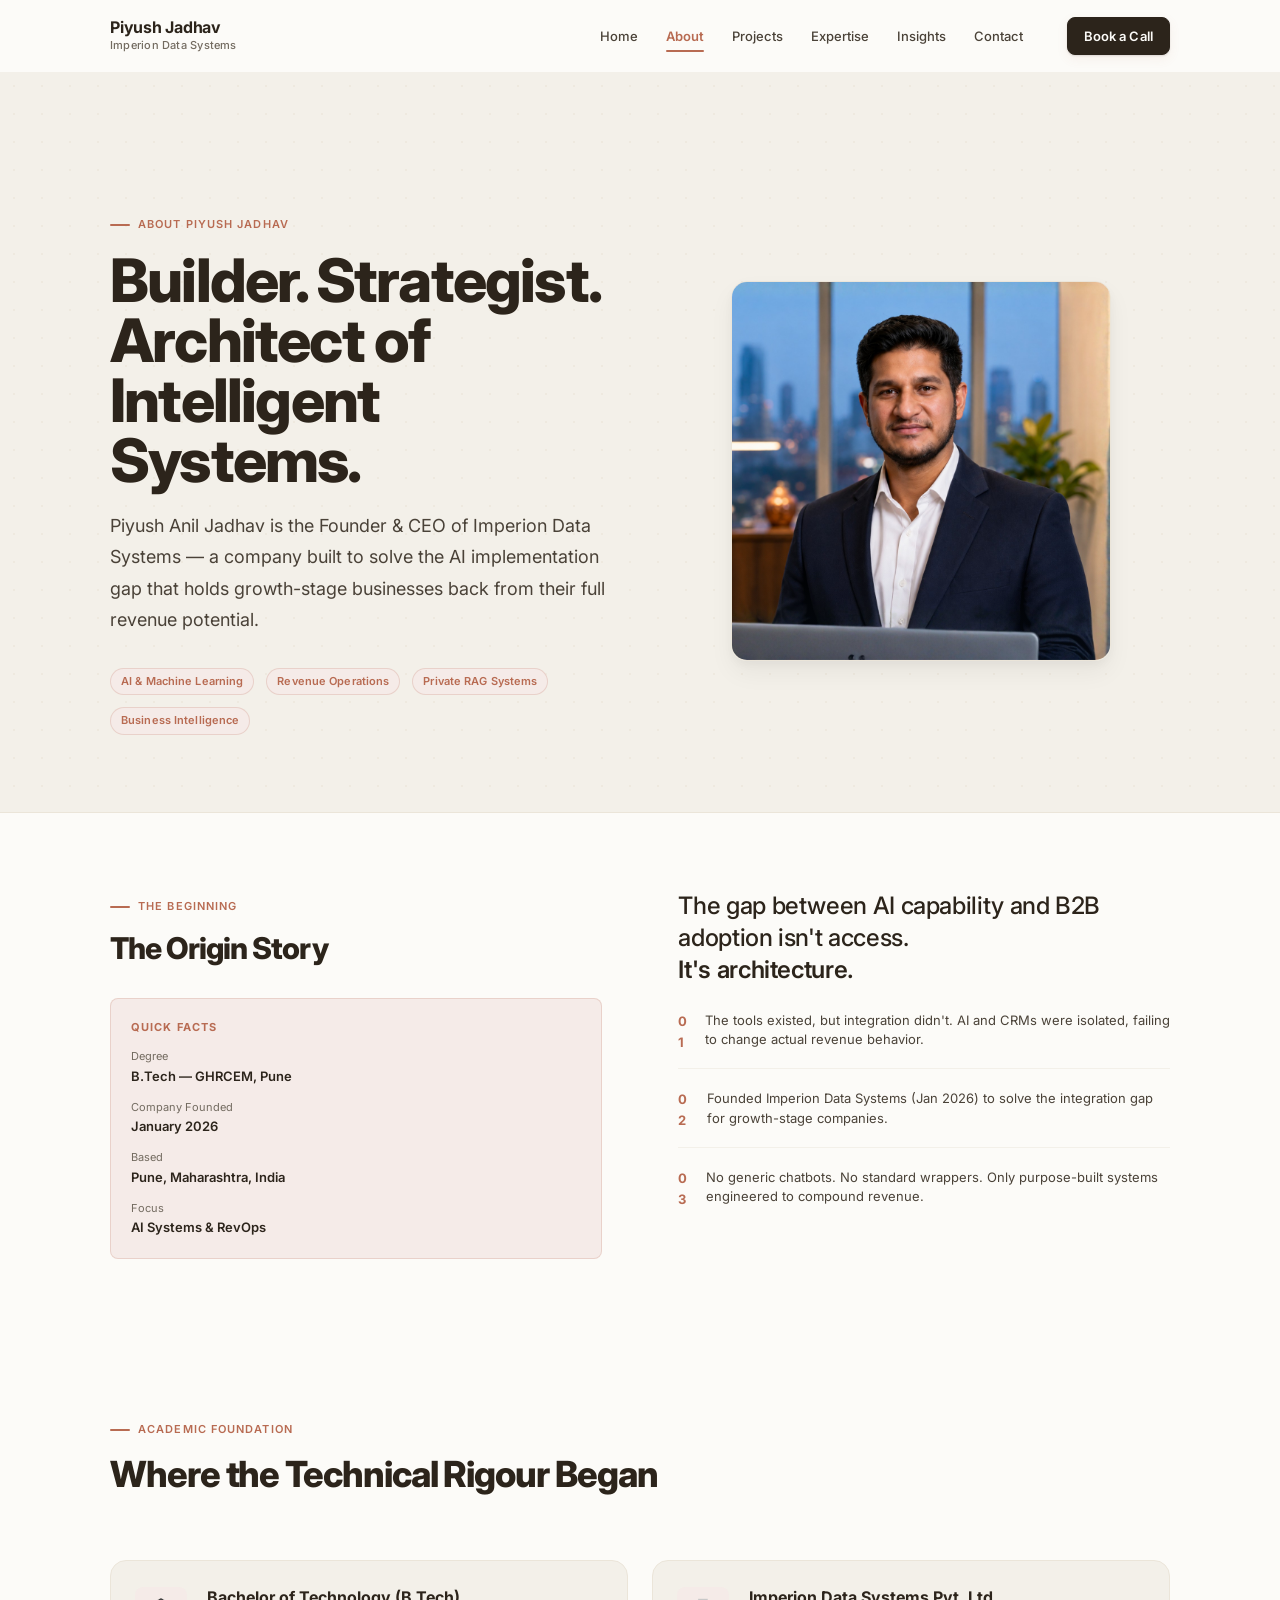
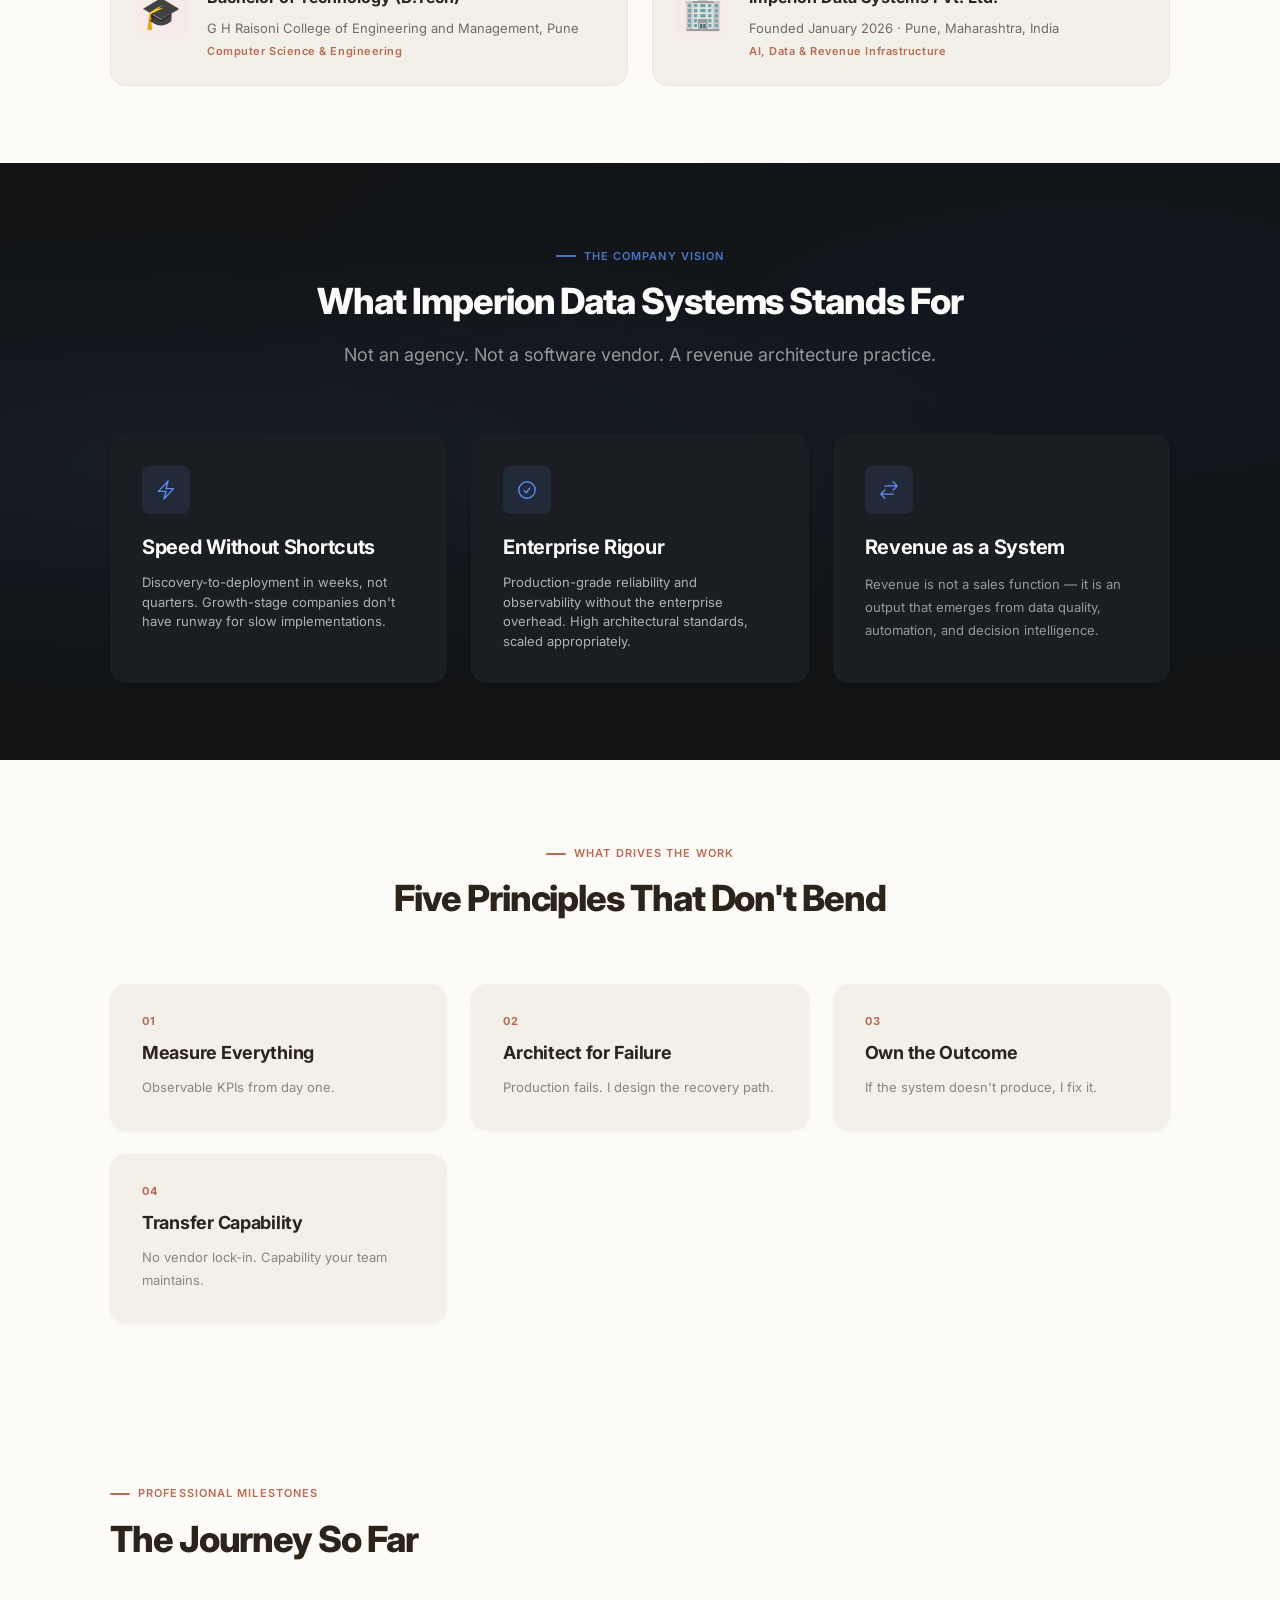
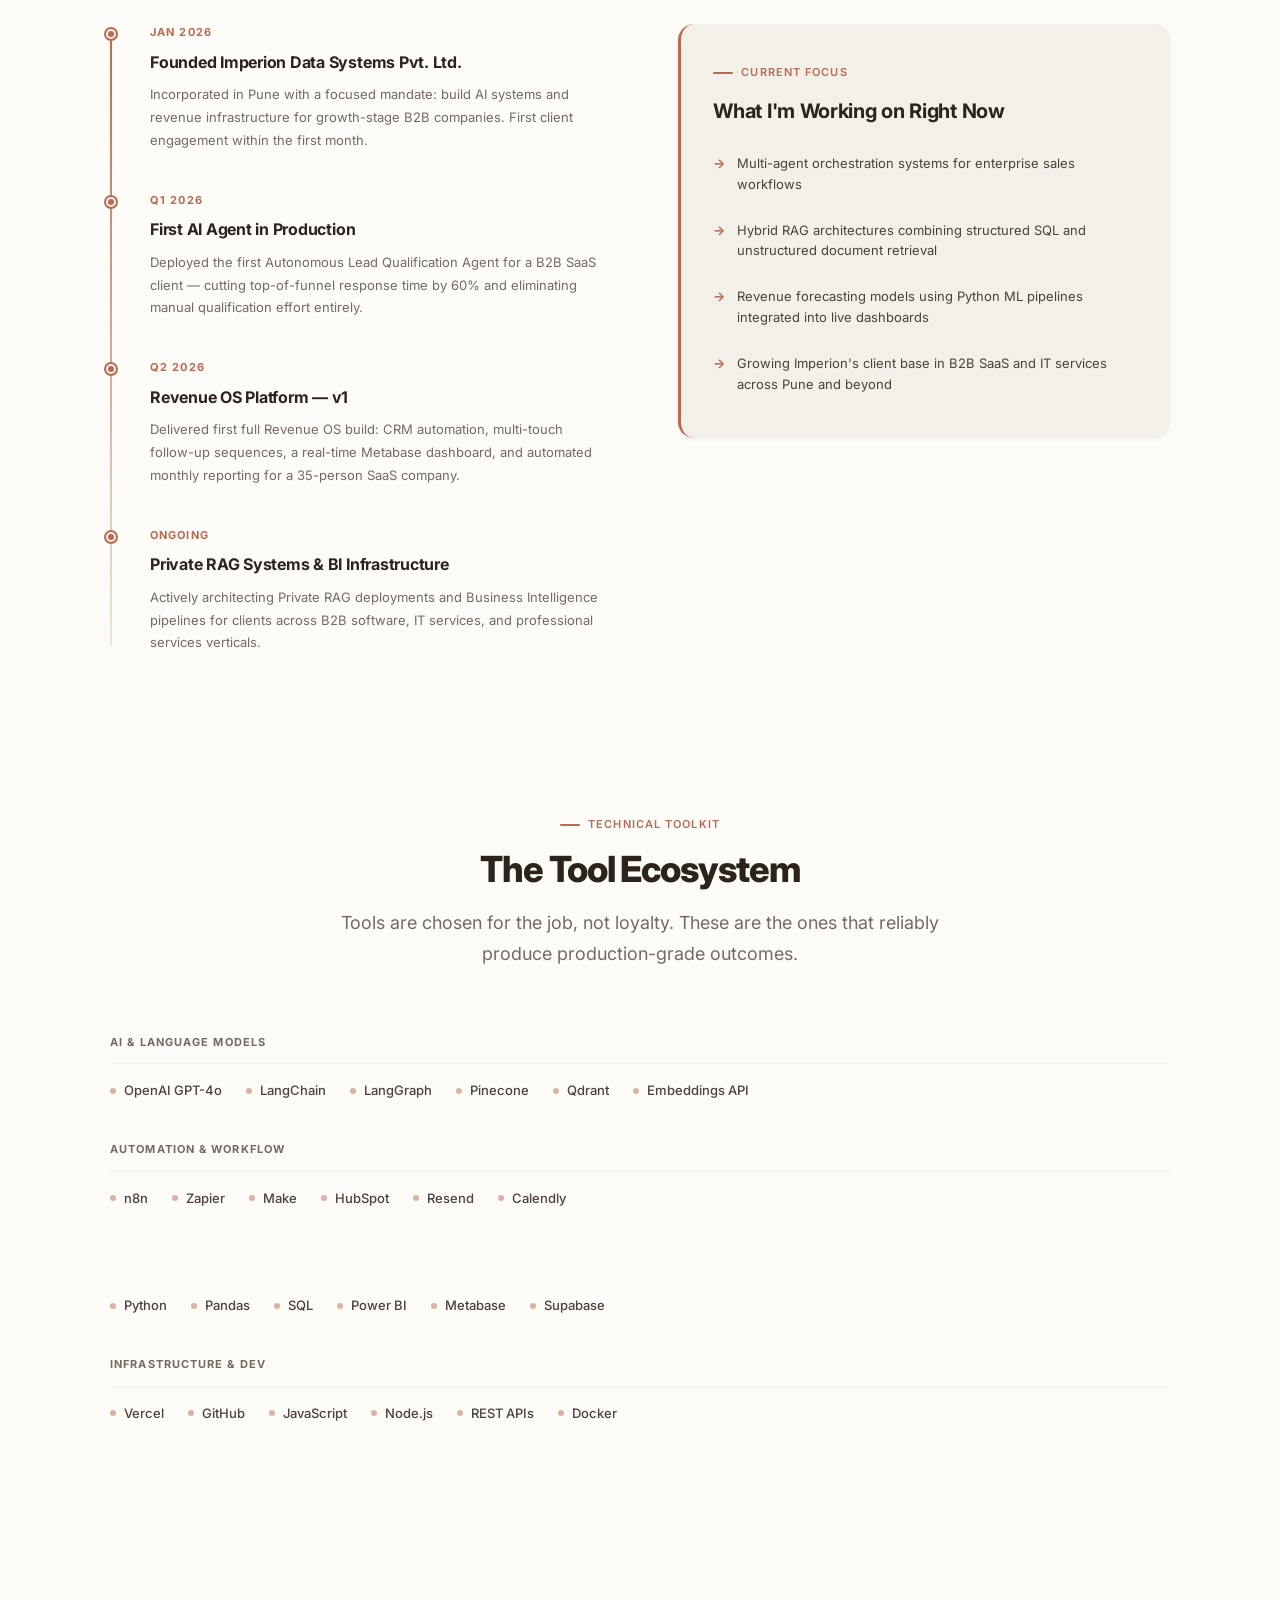
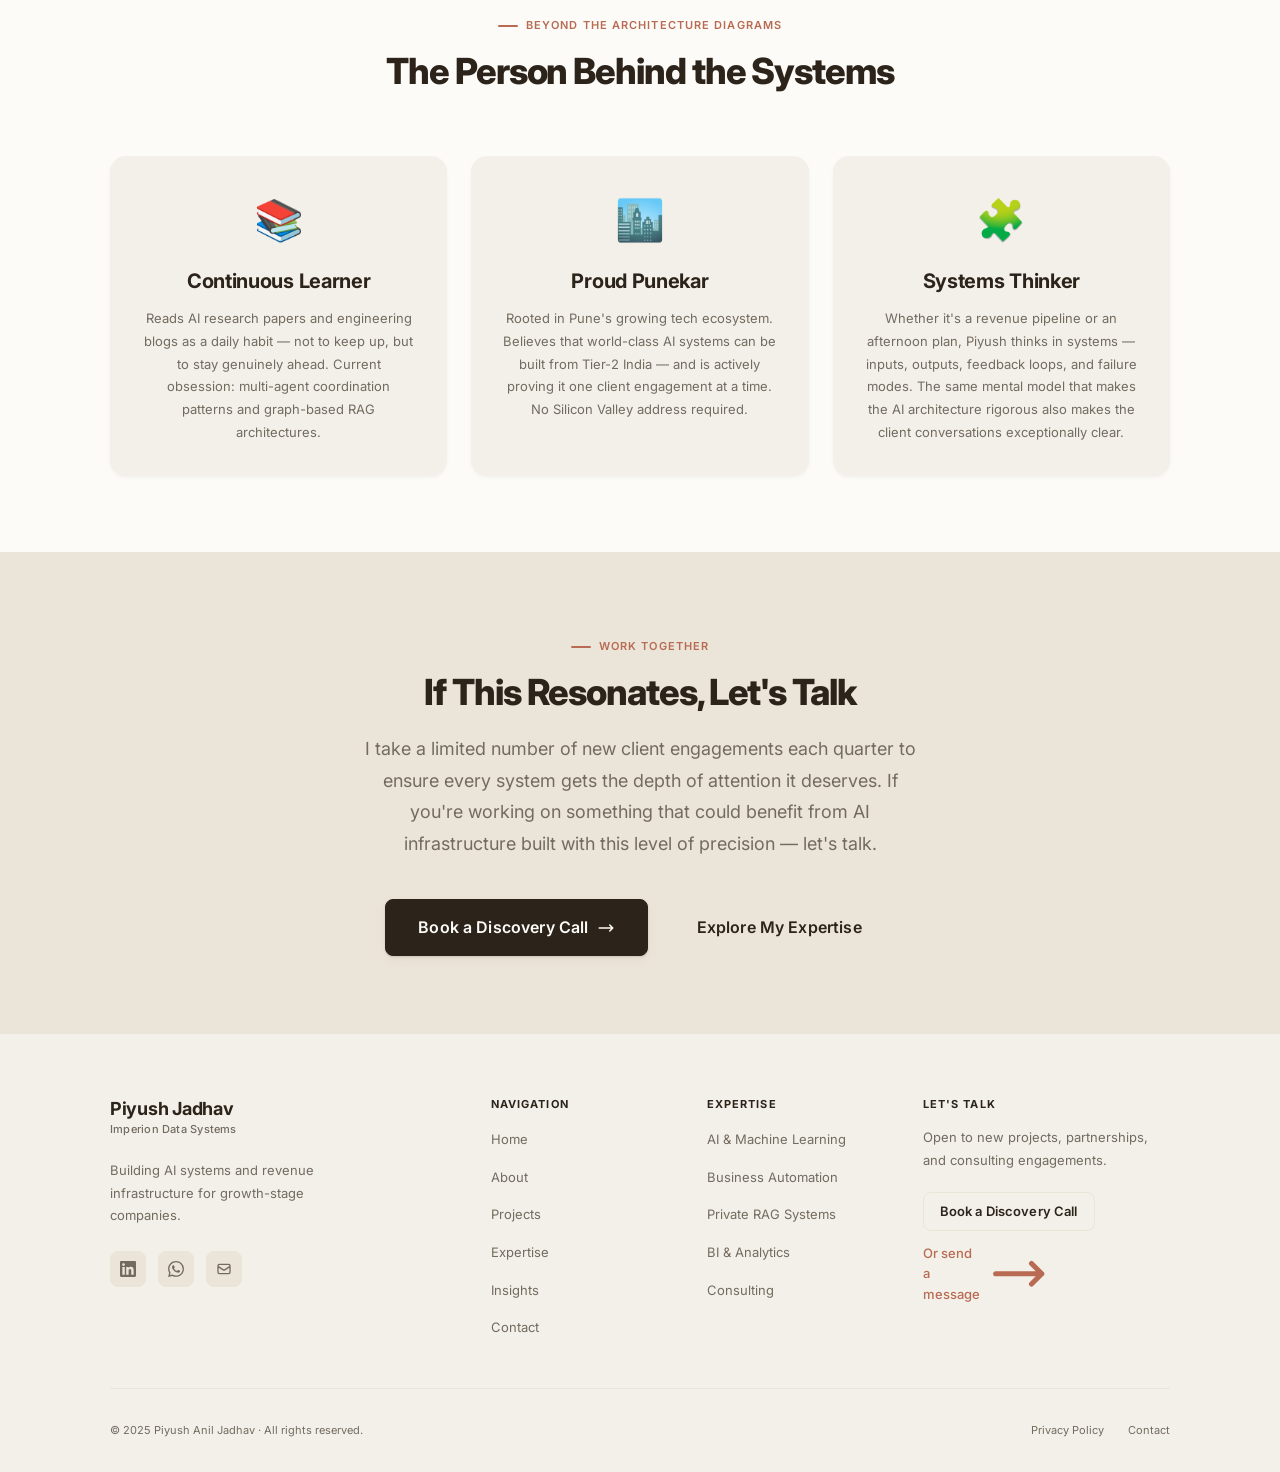
==== about.html @ f4332993 "Initial commit" ====
<!DOCTYPE html>
<html lang="en">
<head>
  <meta charset="UTF-8">
  <meta name="viewport" content="width=device-width, initial-scale=1.0">

  <!-- SEO -->
  <title>About Piyush Jadhav — Founder, Builder, AI Architect | Imperion Data Systems</title>
  <meta name="description" content="Learn about Piyush Anil Jadhav — his journey from B.Tech at GH Raisoni to founding Imperion Data Systems in Pune. His vision, values, and the story behind building AI systems for real business outcomes.">
  <link rel="canonical" href="https://piyushjadhav.com/about">

  <!-- Open Graph -->
  <meta property="og:type"        content="website">
  <meta property="og:title"       content="About Piyush Jadhav — Founder, Builder, AI Architect">
  <meta property="og:description" content="The story behind Imperion Data Systems. Piyush Jadhav's journey, vision, and professional milestones.">
  <meta property="og:image"       content="https://piyushjadhav.com/assets/images/og-image.webp">
  <meta property="og:url"         content="https://piyushjadhav.com/about">

  <!-- Twitter Card -->
  <meta name="twitter:card"        content="summary_large_image">
  <meta name="twitter:title"       content="About Piyush Jadhav — Founder, Builder, AI Architect">
  <meta name="twitter:description" content="The story behind Imperion Data Systems and Piyush Jadhav's journey in AI and revenue systems.">
  <meta name="twitter:image"       content="https://piyushjadhav.com/assets/images/og-image.webp">

  <!-- Structured Data — Person -->
  <script type="application/ld+json">
  {
    "@context": "https://schema.org",
    "@type": "Person",
    "name": "Piyush Anil Jadhav",
    "jobTitle": "Founder & CEO",
    "worksFor": {
      "@type": "Organization",
      "name": "Imperion Data Systems Pvt. Ltd."
    },
    "alumniOf": {
      "@type": "EducationalOrganization",
      "name": "G H Raisoni College of Engineering and Management, Pune"
    },
    "url": "https://piyushjadhav.com/about"
  }
  </script>

  <!-- Google Analytics 4 -->
  <script async src="https://www.googletagmanager.com/gtag/js?id=G-XXXXXXXXXX"></script>
  <script>
    window.dataLayer = window.dataLayer || [];
    function gtag(){dataLayer.push(arguments);}
    gtag('js', new Date());
    gtag('config', 'G-XXXXXXXXXX');
  </script>

  

  <!-- Google Fonts -->
  <link rel="preconnect" href="https://fonts.googleapis.com">
  <link rel="preconnect" href="https://fonts.gstatic.com" crossorigin>
  <link href="https://fonts.googleapis.com/css2?family=Inter:wght@400;500;600;700;800&display=swap" rel="stylesheet">

  <!-- Styles -->
  <link rel="stylesheet" href="assets/css/styles.css">
</head>
<body id="page-about">

  <!-- ═══════════════════════════════════════════════════════
       SITE HEADER / NAVIGATION
  ═══════════════════════════════════════════════════════ -->
  <header class="site-header" id="site-header" role="banner">
    <div class="container">
      <nav class="nav" aria-label="Main navigation">

        <a href="index.html" class="nav-logo" aria-label="Piyush Jadhav — Home">
          <span class="nav-logo-name">Piyush Jadhav</span>
          <span class="nav-logo-company">Imperion Data Systems</span>
        </a>

        <div class="nav-menu" id="nav-menu">
          <ul class="nav-links" role="list">
            <li><a href="index.html"     class="nav-link">Home</a></li>
            <li><a href="about.html"     class="nav-link">About</a></li>
            <li><a href="projects.html"  class="nav-link">Projects</a></li>
            <li><a href="expertise.html" class="nav-link">Expertise</a></li>
            <li><a href="insights.html"  class="nav-link">Insights</a></li>
            <li><a href="contact.html"   class="nav-link">Contact</a></li>
          </ul>
          <div class="nav-actions">
            
            <a href="https://calendly.com/info-imperiondatasystem/discovery-call" target="_blank" rel="noopener noreferrer" class="btn btn-primary btn-sm">Book a Call</a>
          </div>
        </div>

        <div class="nav-mobile-controls">
          
          <button class="hamburger" id="hamburger" aria-label="Open navigation menu" aria-expanded="false" aria-controls="nav-overlay" type="button">
            <span class="hamburger-line"></span>
            <span class="hamburger-line"></span>
            <span class="hamburger-line"></span>
          </button>
        </div>

      </nav>
    </div>

    <div class="nav-overlay" id="nav-overlay" role="dialog" aria-modal="true" aria-label="Navigation menu">
      <ul class="nav-overlay-links" role="list">
        <li><a href="index.html"     class="nav-overlay-link">Home</a></li>
        <li><a href="about.html"     class="nav-overlay-link">About</a></li>
        <li><a href="projects.html"  class="nav-overlay-link">Projects</a></li>
        <li><a href="expertise.html" class="nav-overlay-link">Expertise</a></li>
        <li><a href="insights.html"  class="nav-overlay-link">Insights</a></li>
        <li><a href="contact.html"   class="nav-overlay-link">Contact</a></li>
      </ul>
      <div class="nav-overlay-actions">
        <a href="https://calendly.com/info-imperiondatasystem/discovery-call" target="_blank" rel="noopener noreferrer" class="btn btn-primary w-full" style="justify-content: center;">Book a Discovery Call</a>
        <a href="contact.html" class="btn btn-outline w-full" style="justify-content: center;">Send a Message</a>
        <div class="nav-overlay-social">
          <a href="#LINKEDIN_PLACEHOLDER" target="_blank" rel="noopener noreferrer" class="social-link" aria-label="LinkedIn">
            <svg xmlns="http://www.w3.org/2000/svg" viewBox="0 0 24 24" fill="currentColor" aria-hidden="true"><path d="M20.447 20.452h-3.554v-5.569c0-1.328-.027-3.037-1.852-3.037-1.853 0-2.136 1.445-2.136 2.939v5.667H9.351V9h3.414v1.561h.046c.477-.9 1.637-1.85 3.37-1.85 3.601 0 4.267 2.37 4.267 5.455v6.286zM5.337 7.433a2.062 2.062 0 0 1-2.063-2.065 2.064 2.064 0 1 1 2.063 2.065zm1.782 13.019H3.555V9h3.564v11.452zM22.225 0H1.771C.792 0 0 .774 0 1.729v20.542C0 23.227.792 24 1.771 24h20.451C23.2 24 24 23.227 24 22.271V1.729C24 .774 23.2 0 22.222 0h.003z"/></svg>
          </a>
          <a href="https://wa.me/918308755482" target="_blank" rel="noopener noreferrer" class="social-link" aria-label="WhatsApp">
            <svg xmlns="http://www.w3.org/2000/svg" viewBox="0 0 24 24" fill="currentColor" aria-hidden="true"><path d="M17.472 14.382c-.297-.149-1.758-.867-2.03-.967-.273-.099-.471-.148-.67.15-.197.297-.767.966-.94 1.164-.173.199-.347.223-.644.075-.297-.15-1.255-.463-2.39-1.475-.883-.788-1.48-1.761-1.653-2.059-.173-.297-.018-.458.13-.606.134-.133.298-.347.446-.52.149-.174.198-.298.298-.497.099-.198.05-.371-.025-.52-.075-.149-.669-1.612-.916-2.207-.242-.579-.487-.5-.669-.51-.173-.008-.371-.01-.57-.01-.198 0-.52.074-.792.372-.272.297-1.04 1.016-1.04 2.479 0 1.462 1.065 2.875 1.213 3.074.149.198 2.096 3.2 5.077 4.487.709.306 1.262.489 1.694.625.712.227 1.36.195 1.871.118.571-.085 1.758-.719 2.006-1.413.248-.694.248-1.289.173-1.413-.074-.124-.272-.198-.57-.347m-5.421 7.403h-.004a9.87 9.87 0 0 1-5.031-1.378l-.361-.214-3.741.982.998-3.648-.235-.374a9.86 9.86 0 0 1-1.51-5.26c.001-5.45 4.436-9.884 9.888-9.884 2.64 0 5.122 1.03 6.988 2.898a9.825 9.825 0 0 1 2.893 6.994c-.003 5.45-4.437 9.884-9.885 9.884m8.413-18.297A11.815 11.815 0 0 0 12.05 0C5.495 0 .16 5.335.157 11.892c0 2.096.547 4.142 1.588 5.945L.057 24l6.305-1.654a11.882 11.882 0 0 0 5.683 1.448h.005c6.554 0 11.89-5.335 11.893-11.893a11.821 11.821 0 0 0-3.48-8.413Z"/></svg>
          </a>
          <a href="mailto:PLACEHOLDER@imperiondata.com" class="social-link" aria-label="Email">
            <svg xmlns="http://www.w3.org/2000/svg" fill="none" viewBox="0 0 24 24" stroke="currentColor" stroke-width="2" aria-hidden="true"><path stroke-linecap="round" stroke-linejoin="round" d="M3 8l7.89 5.26a2 2 0 002.22 0L21 8M5 19h14a2 2 0 002-2V7a2 2 0 00-2-2H5a2 2 0 00-2 2v10a2 2 0 002 2z"/></svg>
          </a>
        </div>
      </div>
    </div>
  </header>


  <!-- ═══════════════════════════════════════════════════════
       MAIN CONTENT — ABOUT PAGE
  ═══════════════════════════════════════════════════════ -->
  <main class="page-main" id="main-content">

    <!-- §1 ─ ABOUT HERO ──────────────────────────────────── -->
    <section class="page-hero" id="about-hero" aria-labelledby="about-hero-heading">
      <div class="hero-bg-grid" aria-hidden="true"></div>
      <div class="container hero-content">
        <div class="split" style="align-items: center; gap: clamp(2.5rem, 5vw, 5rem);">
          <div class="reveal" style="flex: 1.2;">
            <span class="eyebrow">About Piyush Jadhav</span>
            <h1 class="display-heading" id="about-hero-heading">
              Builder. Strategist.<br>Architect of Intelligent Systems.
            </h1>
            <p style="font-size: var(--text-lg); color: var(--clr-text-body); line-height: var(--leading-relaxed); max-width: 54ch; margin-top: var(--space-5);">
              Piyush Anil Jadhav is the Founder &amp; CEO of Imperion Data Systems — a company built to solve the AI implementation gap that holds growth-stage businesses back from their full revenue potential.
            </p>
            <div style="display: flex; gap: var(--space-3); flex-wrap: wrap; margin-top: var(--space-8);">
              <span class="tag tag-accent">AI &amp; Machine Learning</span>
              <span class="tag tag-accent">Revenue Operations</span>
              <span class="tag tag-accent">Private RAG Systems</span>
              <span class="tag tag-accent">Business Intelligence</span>
            </div>
          </div>
          <div class="reveal-right" style="display: flex; justify-content: center; flex-shrink: 0;">
            <div class="founder-photo-about">
              <img
                src="founder_piyush.webp"
                alt="Piyush Anil Jadhav, Founder and CEO of Imperion Data Systems"
                style="width: 100%; height: auto; display: block; object-fit: cover; object-position: top center;"
                width="380"
                height="460"
                loading="eager"
              >
            </div>
          </div>
        </div>
      </div>
    </section>
    <!-- END §1 ABOUT HERO -->


    <!-- §2 ─ ORIGIN STORY ────────────────────────────────── -->
    <section class="section" id="origin-story" aria-labelledby="origin-heading">
      <div class="container">
        <div class="split" style="align-items: flex-start; gap: clamp(3rem, 6vw, 7rem);">

          <div class="reveal" style="flex: 0 0 220px; display: flex; flex-direction: column; gap: var(--space-8);">
            <div>
              <span class="eyebrow">The Beginning</span>
              <h2 class="section-heading" id="origin-heading" style="font-size: var(--text-3xl);">The Origin Story</h2>
            </div>
            <div style="background-color: var(--clr-accent-light); border: 1px solid var(--clr-accent-border); border-radius: var(--radius-md); padding: var(--space-5);">
              <div style="font-size: var(--text-xs); font-weight: var(--weight-bold); text-transform: uppercase; letter-spacing: var(--tracking-wider); color: var(--clr-accent); margin-bottom: var(--space-3);">Quick Facts</div>
              <div style="display: flex; flex-direction: column; gap: var(--space-3);">
                <div><div style="font-size: var(--text-xs); color: var(--clr-text-muted);">Degree</div><div style="font-size: var(--text-sm); font-weight: var(--weight-semibold); color: var(--clr-text-primary);">B.Tech — GHRCEM, Pune</div></div>
                <div><div style="font-size: var(--text-xs); color: var(--clr-text-muted);">Company Founded</div><div style="font-size: var(--text-sm); font-weight: var(--weight-semibold); color: var(--clr-text-primary);">January 2026</div></div>
                <div><div style="font-size: var(--text-xs); color: var(--clr-text-muted);">Based</div><div style="font-size: var(--text-sm); font-weight: var(--weight-semibold); color: var(--clr-text-primary);">Pune, Maharashtra, India</div></div>
                <div><div style="font-size: var(--text-xs); color: var(--clr-text-muted);">Focus</div><div style="font-size: var(--text-sm); font-weight: var(--weight-semibold); color: var(--clr-text-primary);">AI Systems &amp; RevOps</div></div>
              </div>
            </div>
          </div>

          <div class="reveal-right" style="flex: 1;">
            <h3 style="font-size: var(--text-2xl); font-weight: var(--weight-medium); margin-bottom: var(--space-6); line-height: var(--leading-snug); color: var(--clr-text-primary);">
              The gap between AI capability and B2B adoption isn't access. <br><strong>It's architecture.</strong>
            </h3>
            <ul style="list-style: none; padding: 0; display: flex; flex-direction: column; gap: var(--space-5);">
              <li style="display: flex; gap: var(--space-4); align-items: flex-start; padding-bottom: var(--space-4); border-bottom: 1px solid var(--clr-border-subtle);">
                <span style="color: var(--clr-accent); font-weight: var(--weight-bold); font-size: var(--text-sm);">01</span>
                <span style="font-size: var(--text-sm); color: var(--clr-text-body); line-height: 1.5;">The tools existed, but integration didn't. AI and CRMs were isolated, failing to change actual revenue behavior.</span>
              </li>
              <li style="display: flex; gap: var(--space-4); align-items: flex-start; padding-bottom: var(--space-4); border-bottom: 1px solid var(--clr-border-subtle);">
                <span style="color: var(--clr-accent); font-weight: var(--weight-bold); font-size: var(--text-sm);">02</span>
                <span style="font-size: var(--text-sm); color: var(--clr-text-body); line-height: 1.5;">Founded Imperion Data Systems (Jan 2026) to solve the integration gap for growth-stage companies.</span>
              </li>
              <li style="display: flex; gap: var(--space-4); align-items: flex-start;">
                <span style="color: var(--clr-accent); font-weight: var(--weight-bold); font-size: var(--text-sm);">03</span>
                <span style="font-size: var(--text-sm); color: var(--clr-text-body); line-height: 1.5;">No generic chatbots. No standard wrappers. Only purpose-built systems engineered to compound revenue.</span>
              </li>
            </ul>
          </div>

        </div>
      </div>
    </section>
    <!-- END §2 ORIGIN STORY -->


    <!-- §3 ─ ACADEMIC FOUNDATION ─────────────────────────── -->
    <section class="section" id="education" aria-labelledby="education-heading">
      <div class="container">
        <div class="section-header reveal">
          <span class="eyebrow">Academic Foundation</span>
          <h2 class="section-heading" id="education-heading">Where the Technical Rigour Began</h2>
        </div>
        <div class="grid grid-2" style="margin-top: var(--space-10);">
          <div class="credential-card reveal reveal-delay-1">
            <div class="credential-icon">🎓</div>
            <div>
              <div class="credential-name">Bachelor of Technology (B.Tech)</div>
              <div class="credential-issuer">G H Raisoni College of Engineering and Management, Pune</div>
              <div class="credential-year">Computer Science &amp; Engineering</div>
            </div>
          </div>
          <div class="credential-card reveal reveal-delay-2">
            <div class="credential-icon">🏢</div>
            <div>
              <div class="credential-name">Imperion Data Systems Pvt. Ltd.</div>
              <div class="credential-issuer">Founded January 2026 &middot; Pune, Maharashtra, India</div>
              <div class="credential-year">AI, Data &amp; Revenue Infrastructure</div>
            </div>
          </div>
        </div>
      </div>
    </section>
    <!-- END §3 ACADEMIC FOUNDATION -->


    <!-- §4 ─ IMPERION VISION ─────────────────────────────── -->
    <section class="section section-dark" id="imperion-vision" aria-labelledby="vision-heading">
      <div class="container" style="position: relative; z-index: 1;">
        <div class="section-header centered reveal">
          <span class="eyebrow">The Company Vision</span>
          <h2 class="section-heading" id="vision-heading" style="color: #FCFBF9;">What Imperion Data Systems Stands For</h2>
          <p class="section-subheading" style="color: rgba(255,255,255,0.55);">Not an agency. Not a software vendor. A revenue architecture practice.</p>
        </div>
        <div class="grid grid-3" style="margin-top: var(--space-12);">
          <div class="card card-dark reveal reveal-delay-1">
            <div class="card-icon" aria-hidden="true" style="background-color: rgba(91,141,239,0.12); color: #5B8DEF;">
              <svg xmlns="http://www.w3.org/2000/svg" fill="none" viewBox="0 0 24 24" stroke="currentColor" stroke-width="1.5"><path stroke-linecap="round" stroke-linejoin="round" d="M3.75 13.5l10.5-11.25L12 10.5h8.25L9.75 21.75 12 13.5H3.75z"/></svg>
            </div>
            <h3 class="card-title" style="color: #FCFBF9;">Speed Without Shortcuts</h3>
            <p class="card-body" style="color: rgba(255,255,255,0.65); font-size: var(--text-sm); line-height: 1.5;">
              Discovery-to-deployment in weeks, not quarters. Growth-stage companies don't have runway for slow implementations.
            </p>
          </div>
          <div class="card card-dark reveal reveal-delay-2">
            <div class="card-icon" aria-hidden="true" style="background-color: rgba(91,141,239,0.12); color: #5B8DEF;">
              <svg xmlns="http://www.w3.org/2000/svg" fill="none" viewBox="0 0 24 24" stroke="currentColor" stroke-width="1.5"><path stroke-linecap="round" stroke-linejoin="round" d="M9 12.75L11.25 15 15 9.75M21 12a9 9 0 11-18 0 9 9 0 0118 0z"/></svg>
            </div>
            <h3 class="card-title" style="color: #FCFBF9;">Enterprise Rigour</h3>
            <p class="card-body" style="color: rgba(255,255,255,0.65); font-size: var(--text-sm); line-height: 1.5;">
              Production-grade reliability and observability without the enterprise overhead. High architectural standards, scaled appropriately.
            </p>
          </div>
          <div class="card card-dark reveal reveal-delay-3">
            <div class="card-icon" aria-hidden="true" style="background-color: rgba(91,141,239,0.12); color: #5B8DEF;">
              <svg xmlns="http://www.w3.org/2000/svg" fill="none" viewBox="0 0 24 24" stroke="currentColor" stroke-width="1.5"><path stroke-linecap="round" stroke-linejoin="round" d="M7.5 21L3 16.5m0 0L7.5 12M3 16.5h13.5m0-13.5L21 7.5m0 0L16.5 12M21 7.5H7.5"/></svg>
            </div>
            <h3 class="card-title" style="color: #FCFBF9;">Revenue as a System</h3>
            <p class="card-body" style="color: rgba(255,255,255,0.55);">
              Revenue is not a sales function — it is an output that emerges from data quality, automation, and decision intelligence.
            </p>
          </div>
        </div>
      </div>
    </section>
    <!-- END §4 IMPERION VISION -->


    <!-- §5 ─ CORE VALUES ─────────────────────────────────── -->
    <section class="section" id="values" aria-labelledby="values-heading">
      <div class="container">
        <div class="section-header centered reveal">
          <span class="eyebrow">What Drives the Work</span>
          <h2 class="section-heading" id="values-heading">Five Principles That Don't Bend</h2>
        </div>
        <div class="grid grid-auto" style="margin-top: var(--space-12);">
          <div class="diff-card reveal reveal-delay-1">
            <div class="diff-number">01</div>
            <h3 class="diff-title">Measure Everything</h3>
            <p class="diff-desc" style="font-size: var(--text-sm); opacity: 0.8;">Observable KPIs from day one.</p>
          </div>
          <div class="diff-card reveal reveal-delay-2">
            <div class="diff-number">02</div>
            <h3 class="diff-title">Architect for Failure</h3>
            <p class="diff-desc" style="font-size: var(--text-sm); opacity: 0.8;">Production fails. I design the recovery path.</p>
          </div>
          <div class="diff-card reveal reveal-delay-3">
            <div class="diff-number">03</div>
            <h3 class="diff-title">Own the Outcome</h3>
            <p class="diff-desc" style="font-size: var(--text-sm); opacity: 0.8;">If the system doesn't produce, I fix it.</p>
          </div>
          <div class="diff-card reveal reveal-delay-4">
            <div class="diff-number">04</div>
            <h3 class="diff-title">Transfer Capability</h3>
            <p class="diff-desc" style="font-size: var(--text-sm); opacity: 0.8;">No vendor lock-in. Capability your team maintains.</p>
          </div>
        </div>
      </div>
    </section>
    <!-- END §5 CORE VALUES -->


    <!-- §6 ─ TIMELINE ────────────────────────────────────── -->
    <section class="section" id="timeline" aria-labelledby="timeline-heading">
      <div class="container">
        <div class="section-header reveal">
          <span class="eyebrow">Professional Milestones</span>
          <h2 class="section-heading" id="timeline-heading">The Journey So Far</h2>
        </div>
        <div class="split" style="gap: clamp(3rem, 6vw, 8rem); align-items: flex-start; margin-top: var(--space-12);">
          <div class="reveal" style="flex: 1;">
            <div class="timeline">
              <div class="timeline-item">
                <span class="timeline-dot" aria-hidden="true"></span>
                <div class="timeline-date">Jan 2026</div>
                <div class="timeline-title">Founded Imperion Data Systems Pvt. Ltd.</div>
                <p class="timeline-desc">Incorporated in Pune with a focused mandate: build AI systems and revenue infrastructure for growth-stage B2B companies. First client engagement within the first month.</p>
              </div>
              <div class="timeline-item">
                <span class="timeline-dot" aria-hidden="true"></span>
                <div class="timeline-date">Q1 2026</div>
                <div class="timeline-title">First AI Agent in Production</div>
                <p class="timeline-desc">Deployed the first Autonomous Lead Qualification Agent for a B2B SaaS client — cutting top-of-funnel response time by 60% and eliminating manual qualification effort entirely.</p>
              </div>
              <div class="timeline-item">
                <span class="timeline-dot" aria-hidden="true"></span>
                <div class="timeline-date">Q2 2026</div>
                <div class="timeline-title">Revenue OS Platform — v1</div>
                <p class="timeline-desc">Delivered first full Revenue OS build: CRM automation, multi-touch follow-up sequences, a real-time Metabase dashboard, and automated monthly reporting for a 35-person SaaS company.</p>
              </div>
              <div class="timeline-item">
                <span class="timeline-dot" aria-hidden="true"></span>
                <div class="timeline-date">Ongoing</div>
                <div class="timeline-title">Private RAG Systems &amp; BI Infrastructure</div>
                <p class="timeline-desc">Actively architecting Private RAG deployments and Business Intelligence pipelines for clients across B2B software, IT services, and professional services verticals.</p>
              </div>
            </div>
          </div>
          <div class="reveal-right" style="flex: 1;">
            <div class="card card-accented" style="border-left-color: var(--clr-accent);">
              <span class="eyebrow">Current Focus</span>
              <h3 class="card-title">What I'm Working on Right Now</h3>
              <ul style="list-style: none; margin-top: var(--space-4);">
                <li style="display: flex; align-items: flex-start; gap: var(--space-3); padding: var(--space-3) 0; border-bottom: 1px solid var(--clr-border-subtle); font-size: var(--text-sm); color: var(--clr-text-body);">
                  <span style="color: var(--clr-accent); font-weight: var(--weight-bold);">→</span>
                  Multi-agent orchestration systems for enterprise sales workflows
                </li>
                <li style="display: flex; align-items: flex-start; gap: var(--space-3); padding: var(--space-3) 0; border-bottom: 1px solid var(--clr-border-subtle); font-size: var(--text-sm); color: var(--clr-text-body);">
                  <span style="color: var(--clr-accent); font-weight: var(--weight-bold);">→</span>
                  Hybrid RAG architectures combining structured SQL and unstructured document retrieval
                </li>
                <li style="display: flex; align-items: flex-start; gap: var(--space-3); padding: var(--space-3) 0; border-bottom: 1px solid var(--clr-border-subtle); font-size: var(--text-sm); color: var(--clr-text-body);">
                  <span style="color: var(--clr-accent); font-weight: var(--weight-bold);">→</span>
                  Revenue forecasting models using Python ML pipelines integrated into live dashboards
                </li>
                <li style="display: flex; align-items: flex-start; gap: var(--space-3); padding: var(--space-3) 0; font-size: var(--text-sm); color: var(--clr-text-body);">
                  <span style="color: var(--clr-accent); font-weight: var(--weight-bold);">→</span>
                  Growing Imperion's client base in B2B SaaS and IT services across Pune and beyond
                </li>
              </ul>
            </div>
          </div>
        </div>
      </div>
    </section>
    <!-- END §6 TIMELINE -->


    <!-- §7 ─ SKILLS & TOOL ECOSYSTEM ─────────────────────── -->
    <section class="section" id="skills" aria-labelledby="skills-heading">
      <div class="container">
        <div class="section-header centered reveal">
          <span class="eyebrow">Technical Toolkit</span>
          <h2 class="section-heading" id="skills-heading">The Tool Ecosystem</h2>
          <p class="section-subheading">Tools are chosen for the job, not loyalty. These are the ones that reliably produce production-grade outcomes.</p>
        </div>
        <div style="margin-top: var(--space-12);">

          <div class="tech-group-heading reveal">AI &amp; Language Models</div>
          <div class="tech-grid reveal">
            <div class="tech-item"><div class="tech-item-icon">🤖</div><div class="tech-item-name">OpenAI GPT-4o</div></div>
            <div class="tech-item"><div class="tech-item-icon">🦜</div><div class="tech-item-name">LangChain</div></div>
            <div class="tech-item"><div class="tech-item-icon">🔗</div><div class="tech-item-name">LangGraph</div></div>
            <div class="tech-item"><div class="tech-item-icon">📌</div><div class="tech-item-name">Pinecone</div></div>
            <div class="tech-item"><div class="tech-item-icon">🌲</div><div class="tech-item-name">Qdrant</div></div>
            <div class="tech-item"><div class="tech-item-icon">🧠</div><div class="tech-item-name">Embeddings API</div></div>
          </div>

          <div class="tech-group-heading reveal">Automation &amp; Workflow</div>
          <div class="tech-grid reveal">
            <div class="tech-item"><div class="tech-item-icon">⚙️</div><div class="tech-item-name">n8n</div></div>
            <div class="tech-item"><div class="tech-item-icon">🔄</div><div class="tech-item-name">Zapier</div></div>
            <div class="tech-item"><div class="tech-item-icon">🧩</div><div class="tech-item-name">Make</div></div>
            <div class="tech-item"><div class="tech-item-icon">📮</div><div class="tech-item-name">HubSpot</div></div>
            <div class="tech-item"><div class="tech-item-icon">📧</div><div class="tech-item-name">Resend</div></div>
            <div class="tech-item"><div class="tech-item-icon">📅</div><div class="tech-item-name">Calendly</div></div>
          </div>

          <div class="tech-group-heading reveal">Data &amp; Analytics</div>
          <div class="tech-grid reveal">
            <div class="tech-item"><div class="tech-item-icon">🐍</div><div class="tech-item-name">Python</div></div>
            <div class="tech-item"><div class="tech-item-icon">🐼</div><div class="tech-item-name">Pandas</div></div>
            <div class="tech-item"><div class="tech-item-icon">🗃️</div><div class="tech-item-name">SQL</div></div>
            <div class="tech-item"><div class="tech-item-icon">📊</div><div class="tech-item-name">Power BI</div></div>
            <div class="tech-item"><div class="tech-item-icon">📈</div><div class="tech-item-name">Metabase</div></div>
            <div class="tech-item"><div class="tech-item-icon">🐘</div><div class="tech-item-name">Supabase</div></div>
          </div>

          <div class="tech-group-heading reveal">Infrastructure &amp; Dev</div>
          <div class="tech-grid reveal">
            <div class="tech-item"><div class="tech-item-icon">▲</div><div class="tech-item-name">Vercel</div></div>
            <div class="tech-item"><div class="tech-item-icon">🐙</div><div class="tech-item-name">GitHub</div></div>
            <div class="tech-item"><div class="tech-item-icon">🟨</div><div class="tech-item-name">JavaScript</div></div>
            <div class="tech-item"><div class="tech-item-icon">⚡</div><div class="tech-item-name">Node.js</div></div>
            <div class="tech-item"><div class="tech-item-icon">🌐</div><div class="tech-item-name">REST APIs</div></div>
            <div class="tech-item"><div class="tech-item-icon">🐋</div><div class="tech-item-name">Docker</div></div>
          </div>

        </div>
      </div>
    </section>
    <!-- END §7 SKILLS -->


    <!-- §8 ─ BEYOND WORK (Humanizing) ───────────────────── -->
    <section class="section" id="beyond-work" aria-labelledby="beyond-heading">
      <div class="container">
        <div class="section-header centered reveal">
          <span class="eyebrow">Beyond the Architecture Diagrams</span>
          <h2 class="section-heading" id="beyond-heading">The Person Behind the Systems</h2>
        </div>
        <div class="grid grid-3" style="margin-top: var(--space-12);">
          <div class="card reveal reveal-delay-1" style="text-align: center;">
            <div style="font-size: 2.5rem; margin-bottom: var(--space-4);">📚</div>
            <h3 class="card-title">Continuous Learner</h3>
            <p class="card-body">Reads AI research papers and engineering blogs as a daily habit — not to keep up, but to stay genuinely ahead. Current obsession: multi-agent coordination patterns and graph-based RAG architectures.</p>
          </div>
          <div class="card reveal reveal-delay-2" style="text-align: center;">
            <div style="font-size: 2.5rem; margin-bottom: var(--space-4);">🏙️</div>
            <h3 class="card-title">Proud Punekar</h3>
            <p class="card-body">Rooted in Pune's growing tech ecosystem. Believes that world-class AI systems can be built from Tier-2 India — and is actively proving it one client engagement at a time. No Silicon Valley address required.</p>
          </div>
          <div class="card reveal reveal-delay-3" style="text-align: center;">
            <div style="font-size: 2.5rem; margin-bottom: var(--space-4);">🧩</div>
            <h3 class="card-title">Systems Thinker</h3>
            <p class="card-body">Whether it's a revenue pipeline or an afternoon plan, Piyush thinks in systems — inputs, outputs, feedback loops, and failure modes. The same mental model that makes the AI architecture rigorous also makes the client conversations exceptionally clear.</p>
          </div>
        </div>
      </div>
    </section>
    <!-- END §8 BEYOND WORK -->


    <!-- §9 ─ ABOUT CTA ───────────────────────────────────── -->
    <section class="section cta-section" id="about-cta" aria-labelledby="about-cta-heading">
      <div class="container" style="text-align: center; max-width: 680px; margin: 0 auto;">
        <div class="reveal">
          <span class="eyebrow" style="justify-content: center;">Work Together</span>
          <h2 class="section-heading" id="about-cta-heading">If This Resonates, Let's Talk</h2>
          <p style="font-size: var(--text-lg); color: var(--clr-text-muted); line-height: var(--leading-relaxed); max-width: 52ch; margin: var(--space-5) auto var(--space-10);">
            I take a limited number of new client engagements each quarter to ensure every system gets the depth of attention it deserves. If you're working on something that could benefit from AI infrastructure built with this level of precision — let's talk.
          </p>
          <div style="display: flex; gap: var(--space-4); justify-content: center; flex-wrap: wrap;">
            <a href="https://calendly.com/info-imperiondatasystem/discovery-call" target="_blank" rel="noopener noreferrer" class="btn btn-primary btn-lg btn-arrow" id="about-cta-book">
              Book a Discovery Call
              <svg xmlns="http://www.w3.org/2000/svg" fill="none" viewBox="0 0 24 24" stroke="currentColor" stroke-width="2" width="18" height="18" aria-hidden="true"><path stroke-linecap="round" stroke-linejoin="round" d="M17 8l4 4m0 0l-4 4m4-4H3"/></svg>
            </a>
            <a href="expertise.html" class="btn btn-outline btn-lg">Explore My Expertise</a>
          </div>
        </div>
      </div>
    </section>
    <!-- END §9 ABOUT CTA -->

  </main>


  <!-- ═══════════════════════════════════════════════════════
       SITE FOOTER
  ═══════════════════════════════════════════════════════ -->
  <footer class="site-footer" id="site-footer" role="contentinfo">
    <div class="container">
      <div class="footer-grid">
        <div class="footer-brand">
          <a href="index.html" class="footer-logo" aria-label="Piyush Jadhav — Home">
            <span class="footer-logo-name">Piyush Jadhav</span>
            <span class="footer-logo-company">Imperion Data Systems</span>
          </a>
          <p class="footer-tagline">Building AI systems and revenue infrastructure for growth-stage companies.</p>
          <div class="footer-social">
            <a href="#LINKEDIN_PLACEHOLDER" target="_blank" rel="noopener noreferrer" class="social-link" aria-label="LinkedIn">
              <svg xmlns="http://www.w3.org/2000/svg" viewBox="0 0 24 24" fill="currentColor" aria-hidden="true"><path d="M20.447 20.452h-3.554v-5.569c0-1.328-.027-3.037-1.852-3.037-1.853 0-2.136 1.445-2.136 2.939v5.667H9.351V9h3.414v1.561h.046c.477-.9 1.637-1.85 3.37-1.85 3.601 0 4.267 2.37 4.267 5.455v6.286zM5.337 7.433a2.062 2.062 0 0 1-2.063-2.065 2.064 2.064 0 1 1 2.063 2.065zm1.782 13.019H3.555V9h3.564v11.452zM22.225 0H1.771C.792 0 0 .774 0 1.729v20.542C0 23.227.792 24 1.771 24h20.451C23.2 24 24 23.227 24 22.271V1.729C24 .774 23.2 0 22.222 0h.003z"/></svg>
            </a>
            <a href="https://wa.me/918308755482" target="_blank" rel="noopener noreferrer" class="social-link" aria-label="WhatsApp">
              <svg xmlns="http://www.w3.org/2000/svg" viewBox="0 0 24 24" fill="currentColor" aria-hidden="true"><path d="M17.472 14.382c-.297-.149-1.758-.867-2.03-.967-.273-.099-.471-.148-.67.15-.197.297-.767.966-.94 1.164-.173.199-.347.223-.644.075-.297-.15-1.255-.463-2.39-1.475-.883-.788-1.48-1.761-1.653-2.059-.173-.297-.018-.458.13-.606.134-.133.298-.347.446-.52.149-.174.198-.298.298-.497.099-.198.05-.371-.025-.52-.075-.149-.669-1.612-.916-2.207-.242-.579-.487-.5-.669-.51-.173-.008-.371-.01-.57-.01-.198 0-.52.074-.792.372-.272.297-1.04 1.016-1.04 2.479 0 1.462 1.065 2.875 1.213 3.074.149.198 2.096 3.2 5.077 4.487.709.306 1.262.489 1.694.625.712.227 1.36.195 1.871.118.571-.085 1.758-.719 2.006-1.413.248-.694.248-1.289.173-1.413-.074-.124-.272-.198-.57-.347m-5.421 7.403h-.004a9.87 9.87 0 0 1-5.031-1.378l-.361-.214-3.741.982.998-3.648-.235-.374a9.86 9.86 0 0 1-1.51-5.26c.001-5.45 4.436-9.884 9.888-9.884 2.64 0 5.122 1.03 6.988 2.898a9.825 9.825 0 0 1 2.893 6.994c-.003 5.45-4.437 9.884-9.885 9.884m8.413-18.297A11.815 11.815 0 0 0 12.05 0C5.495 0 .16 5.335.157 11.892c0 2.096.547 4.142 1.588 5.945L.057 24l6.305-1.654a11.882 11.882 0 0 0 5.683 1.448h.005c6.554 0 11.89-5.335 11.893-11.893a11.821 11.821 0 0 0-3.48-8.413Z"/></svg>
            </a>
            <a href="mailto:PLACEHOLDER@imperiondata.com" class="social-link" aria-label="Email">
              <svg xmlns="http://www.w3.org/2000/svg" fill="none" viewBox="0 0 24 24" stroke="currentColor" stroke-width="2" aria-hidden="true"><path stroke-linecap="round" stroke-linejoin="round" d="M3 8l7.89 5.26a2 2 0 002.22 0L21 8M5 19h14a2 2 0 002-2V7a2 2 0 00-2-2H5a2 2 0 00-2 2v10a2 2 0 002 2z"/></svg>
            </a>
          </div>
        </div>
        <div class="footer-nav-col">
          <h3 class="footer-col-heading">Navigation</h3>
          <ul class="footer-links" role="list">
            <li><a href="index.html">Home</a></li>
            <li><a href="about.html">About</a></li>
            <li><a href="projects.html">Projects</a></li>
            <li><a href="expertise.html">Expertise</a></li>
            <li><a href="insights.html">Insights</a></li>
            <li><a href="contact.html">Contact</a></li>
          </ul>
        </div>
        <div class="footer-expertise-col">
          <h3 class="footer-col-heading">Expertise</h3>
          <ul class="footer-links" role="list">
            <li><a href="expertise.html#ai-ml">AI &amp; Machine Learning</a></li>
            <li><a href="expertise.html#automation">Business Automation</a></li>
            <li><a href="expertise.html#rag">Private RAG Systems</a></li>
            <li><a href="expertise.html#bi">BI &amp; Analytics</a></li>
            <li><a href="expertise.html#consulting">Consulting</a></li>
          </ul>
        </div>
        <div class="footer-cta-col">
          <h3 class="footer-col-heading">Let's Talk</h3>
          <p class="footer-cta-text">Open to new projects, partnerships, and consulting engagements.</p>
          <a href="https://calendly.com/info-imperiondatasystem/discovery-call" target="_blank" rel="noopener noreferrer" class="btn btn-outline btn-sm">Book a Discovery Call</a>
          <a href="contact.html" class="footer-contact-link">Or send a message <svg xmlns="http://www.w3.org/2000/svg" fill="none" viewBox="0 0 24 24" stroke="currentColor" stroke-width="2" aria-hidden="true"><path stroke-linecap="round" stroke-linejoin="round" d="M17 8l4 4m0 0l-4 4m4-4H3"/></svg></a>
        </div>
      </div>
      <div class="footer-bottom">
        <p class="footer-copyright">&copy; 2025 Piyush Anil Jadhav &middot; All rights reserved.</p>
        <div class="footer-legal">
          <a href="#">Privacy Policy</a>
          <a href="contact.html">Contact</a>
        </div>
      </div>
    </div>
  </footer>

  <div class="toast toast-success" id="toast-success" role="status" aria-live="polite">
    <svg xmlns="http://www.w3.org/2000/svg" fill="none" viewBox="0 0 24 24" stroke="#16A34A" stroke-width="2" width="20" height="20" aria-hidden="true"><path stroke-linecap="round" stroke-linejoin="round" d="M5 13l4 4L19 7"/></svg>
    <span class="toast-message"></span>
  </div>
  <div class="toast toast-error" id="toast-error" role="alert" aria-live="assertive">
    <svg xmlns="http://www.w3.org/2000/svg" fill="none" viewBox="0 0 24 24" stroke="#DC2626" stroke-width="2" width="20" height="20" aria-hidden="true"><path stroke-linecap="round" stroke-linejoin="round" d="M6 18L18 6M6 6l12 12"/></svg>
    <span class="toast-message"></span>
  </div>

  <script src="assets/js/nav.js" defer></script>
  <script src="assets/js/animations.js" defer></script>
</body>
</html>
---- assets/css/styles.css ----
/* ============================================================
   PIYUSH JADHAV — Personal Brand Website
   Master Stylesheet — v1.0
   ============================================================

   TABLE OF CONTENTS
   ─────────────────
   §1  Custom Properties (Design Tokens)
   §2  CSS Reset
   §3  Base Styles
   §4  Typography Scale
   §5  Layout Utilities
   §6  Button System
   §7  Card Component
   §8  Tag / Badge Component
   §9  Form Elements
   §10 Navigation
   §11 Footer
   §12 Scroll Reveal Animations
   §13 Utility Classes
   §14 Responsive Breakpoints
   ============================================================ */


/* ============================================================
   §1  CUSTOM PROPERTIES — DESIGN TOKENS
   ============================================================ */

:root {

  /* Warm Earthy Theme */
  --clr-bg:              #FCFBF8;
  --clr-surface:         #F3F0E9;
  --clr-surface-alt:     #EBE5D9;
  --clr-surface-raised:  #F3F0E9;
  --clr-border:          #EBE5D9;
  --clr-border-subtle:   #F3F0E9;

  --clr-text-primary:    #2C241B;
  --clr-text-body:       #4A4238;
  --clr-text-muted:      #736B60;
  --clr-text-placeholder:#A69F93;
  --clr-text-on-accent:  #FCFBF8;

  /* Warm Terracotta Accent */
  --clr-accent:          #B86B52;
  --clr-accent-hover:    #96543E;
  --clr-accent-mid:      #D48D75;
  --clr-accent-light:    #F5EBE8;
  --clr-accent-glow:     rgba(184, 107, 82, 0.08);
  --clr-accent-border:   rgba(184, 107, 82, 0.20);

  --clr-cta:             #2C241B;
  --clr-cta-hover:       #1A150F;
  --clr-cta-text:        #FCFBF8;

  --clr-dark-hero:       #111315;
  --clr-dark-surface:    #1A1D21;
  --clr-dark-border:     rgba(255, 255, 255, 0.06);

  --clr-success:         #2F7C4E;
  --clr-success-bg:      #EEF6F0;
  --clr-error:           #A83232;
  --clr-error-bg:        #FCEEEE;

  /* --- TYPOGRAPHY --- */
  --font-sans:    'Inter', system-ui, -apple-system, sans-serif;

  --text-xs:      0.6875rem;   /* 11px */
  --text-sm:      0.8125rem;   /* 13px */
  --text-base:    1rem;        /* 16px */
  --text-lg:      1.125rem;    /* 18px */
  --text-xl:      1.25rem;     /* 20px */
  --text-2xl:     1.5rem;      /* 24px */
  --text-3xl:     1.875rem;    /* 30px */
  --text-4xl:     2.25rem;     /* 36px */
  --text-5xl:     3rem;        /* 48px */
  --text-6xl:     3.75rem;     /* 60px */
  --text-7xl:     4.5rem;      /* 72px */

  --leading-none:     1;
  --leading-tight:    1.15;
  --leading-snug:     1.35;
  --leading-normal:   1.6;
  --leading-relaxed:  1.75;

  --tracking-tight:   -0.03em;
  --tracking-snug:    -0.015em;
  --tracking-normal:  0;
  --tracking-wide:    0.05em;
  --tracking-wider:   0.1em;

  --weight-regular:   400;
  --weight-medium:    500;
  --weight-semibold:  600;
  --weight-bold:      700;
  --weight-extrabold: 800;

  /* --- SPACING (Increased for whitespace) --- */
  --space-1:   0.25rem;
  --space-2:   0.5rem;
  --space-3:   0.75rem;
  --space-4:   1rem;
  --space-5:   1.25rem;
  --space-6:   1.5rem;
  --space-8:   2rem;
  --space-10:  2.5rem;
  --space-12:  3rem;
  --space-14:  3.5rem;
  --space-16:  4rem;
  --space-20:  5rem;
  --space-24:  6rem;
  --space-28:  7rem;
  --space-32:  8rem;

  /* --- SHADOWS (Extremely subtle/minimal) --- */
  --shadow-xs:     0 1px 2px rgba(0, 0, 0, 0.02);
  --shadow-sm:     0 2px 4px rgba(0, 0, 0, 0.03), 0 1px 2px rgba(0, 0, 0, 0.02);
  --shadow-md:     0 4px 8px rgba(0, 0, 0, 0.04), 0 2px 4px rgba(0, 0, 0, 0.02);
  --shadow-lg:     0 12px 24px rgba(0, 0, 0, 0.05), 0 4px 8px rgba(0, 0, 0, 0.03);
  --shadow-xl:     0 24px 48px rgba(0, 0, 0, 0.06), 0 8px 16px rgba(0, 0, 0, 0.04);
  --shadow-accent: 0 4px 16px rgba(74, 107, 117, 0.10);
  --shadow-nav:    0 1px 0 var(--clr-border), 0 4px 16px rgba(0, 0, 0, 0.03);

  /* --- BORDER RADIUS (Rounded/premium edges) --- */
  --radius-sm:   4px;
  --radius-md:   8px;
  --radius-lg:   16px;
  --radius-xl:   24px;
  --radius-2xl:  32px;
  --radius-full: 9999px;

  /* --- TRANSITIONS --- */
  --ease-out:       cubic-bezier(0.16, 1, 0.3, 1);
  --ease-in-out:    cubic-bezier(0.4, 0, 0.2, 1);
  --ease-spring:    cubic-bezier(0.34, 1.56, 0.64, 1);

  --duration-fast:  150ms;
  --duration-base:  250ms;
  --duration-slow:  400ms;
  --duration-theme: 350ms;

  --transition-fast:  var(--duration-fast) var(--ease-out);
  --transition-base:  var(--duration-base) var(--ease-out);
  --transition-slow:  var(--duration-slow) var(--ease-out);

  /* --- LAYOUT --- */
  --container-max:   1140px;
  --container-pad:   clamp(1.5rem, 5vw, 2.5rem); /* Increased side padding */
  --nav-height:      72px;
  --section-pad:     clamp(5rem, 10vw, 8rem); /* Increased vertical whitespace */
  --section-pad-sm:  clamp(3rem, 6vw, 5rem);
}




/* ============================================================
   §2  CSS RESET
   ============================================================ */

*,
*::before,
*::after {
  box-sizing: border-box;
  margin: 0;
  padding: 0;
}

html {
  font-size: 16px;
  scroll-behavior: smooth;
  -webkit-text-size-adjust: 100%;
  tab-size: 4;
}

html,
body {
  margin: 0;
  padding: 0;
  width: 100%;
  min-height: 100vh;
  overflow-x: hidden;
}

body {
  min-height: 100vh;
  line-height: var(--leading-normal);
  font-family: var(--font-sans);
  font-weight: var(--weight-regular);
  color: var(--clr-text-body);
  background-color: var(--clr-bg);
  -webkit-font-smoothing: antialiased;
  -moz-osx-font-smoothing: grayscale;
  transition:
    background-color var(--duration-theme) var(--ease-in-out),
    color var(--duration-theme) var(--ease-in-out);
}

img,
video,
svg {
  display: block;
  max-width: 100%;
}

img {
  height: auto;
}

input,
button,
textarea,
select {
  font: inherit;
  color: inherit;
}

button {
  cursor: pointer;
  border: none;
  background: none;
}

a {
  color: inherit;
  text-decoration: none;
}

ul,
ol {
  list-style: none;
}

h1, h2, h3, h4, h5, h6 {
  font-weight: var(--weight-bold);
  line-height: var(--leading-tight);
  color: var(--clr-text-primary);
  letter-spacing: var(--tracking-snug);
}

p {
  color: var(--clr-text-body);
  line-height: var(--leading-relaxed);
}

strong {
  font-weight: var(--weight-semibold);
  color: var(--clr-text-primary);
}

::selection {
  background-color: var(--clr-accent-light);
  color: var(--clr-accent);
}

[data-theme="dark"] ::selection {
  background-color: var(--clr-accent-light);
  color: var(--clr-accent-hover);
}

/* Focus visible */
:focus-visible {
  outline: 2px solid var(--clr-accent);
  outline-offset: 3px;
  border-radius: var(--radius-sm);
}


/* ============================================================
   §3  BASE STYLES
   ============================================================ */

/* Smooth color transitions for all themed elements */
*,
*::before,
*::after {
  transition-property: background-color, border-color, color, box-shadow;
  transition-duration: var(--duration-theme);
  transition-timing-function: var(--ease-in-out);
}

/* But NOT for transitions that should remain fast/responsive */
a,
button,
.btn,
.card,
.nav-link,
.theme-toggle,
.hamburger,
.hamburger-line {
  transition-property: background-color, border-color, color, box-shadow,
                       transform, opacity, width, height;
  transition-duration: var(--duration-base);
  transition-timing-function: var(--ease-out);
}


/* ============================================================
   §4  TYPOGRAPHY SCALE
   ============================================================ */

.text-xs      { font-size: var(--text-xs); }
.text-sm      { font-size: var(--text-sm); }
.text-base    { font-size: var(--text-base); }
.text-lg      { font-size: var(--text-lg); }
.text-xl      { font-size: var(--text-xl); }
.text-2xl     { font-size: var(--text-2xl); }
.text-3xl     { font-size: var(--text-3xl); }
.text-4xl     { font-size: var(--text-4xl); }
.text-5xl     { font-size: var(--text-5xl); }
.text-6xl     { font-size: var(--text-6xl); }

.font-regular   { font-weight: var(--weight-regular); }
.font-medium    { font-weight: var(--weight-medium); }
.font-semibold  { font-weight: var(--weight-semibold); }
.font-bold      { font-weight: var(--weight-bold); }
.font-extrabold { font-weight: var(--weight-extrabold); }

.leading-tight   { line-height: var(--leading-tight); }
.leading-snug    { line-height: var(--leading-snug); }
.leading-normal  { line-height: var(--leading-normal); }
.leading-relaxed { line-height: var(--leading-relaxed); }

.tracking-tight  { letter-spacing: var(--tracking-tight); }
.tracking-normal { letter-spacing: var(--tracking-normal); }
.tracking-wide   { letter-spacing: var(--tracking-wide); }
.tracking-wider  { letter-spacing: var(--tracking-wider); }

/* Eyebrow label — used above H1s throughout the site */
.eyebrow {
  display: inline-flex;
  align-items: center;
  gap: var(--space-2);
  font-size: var(--text-xs);
  font-weight: var(--weight-semibold);
  letter-spacing: var(--tracking-wider);
  text-transform: uppercase;
  color: var(--clr-accent);
  margin-bottom: var(--space-4);
}

.eyebrow::before {
  content: '';
  display: inline-block;
  width: 20px;
  height: 2px;
  background-color: var(--clr-accent);
  border-radius: var(--radius-full);
}

/* Section heading pattern */
.section-heading {
  font-size: clamp(var(--text-3xl), 4vw, var(--text-4xl));
  font-weight: var(--weight-extrabold);
  letter-spacing: var(--tracking-tight);
  color: var(--clr-text-primary);
  line-height: var(--leading-tight);
}

.section-subheading {
  font-size: clamp(var(--text-base), 1.5vw, var(--text-lg));
  color: var(--clr-text-muted);
  line-height: var(--leading-relaxed);
  margin-top: var(--space-4);
  max-width: 60ch;
}

/* Display — for hero H1s */
.display-heading {
  font-size: clamp(var(--text-4xl), 5.5vw, var(--text-6xl));
  font-weight: var(--weight-extrabold);
  letter-spacing: var(--tracking-tight);
  line-height: var(--leading-none);
  color: var(--clr-text-primary);
}

/* Prose content (about page, insights) */
.prose {
  max-width: 68ch;
  font-size: var(--text-lg);
  line-height: var(--leading-relaxed);
  color: var(--clr-text-body);
}

.prose p + p {
  margin-top: var(--space-5);
}


/* ============================================================
   §5  LAYOUT UTILITIES
   ============================================================ */

/* Container */
.container {
  width: 100%;
  max-width: var(--container-max);
  margin-left: auto;
  margin-right: auto;
  padding-left: var(--container-pad);
  padding-right: var(--container-pad);
}

/* Section wrappers */
.section {
  padding-top: var(--section-pad);
  padding-bottom: var(--section-pad);
}

.section-sm {
  padding-top: var(--section-pad-sm);
  padding-bottom: var(--section-pad-sm);
}

/* Section header group — heading + subheading */
.section-header {
  margin-bottom: clamp(2.5rem, 5vw, 4rem);
}

.section-header.centered {
  text-align: center;
}

.section-header.centered .section-subheading {
  margin-left: auto;
  margin-right: auto;
}

/* Grid helpers */
.grid {
  display: grid;
  gap: var(--space-6);
}

.grid > * {
  min-width: 0;
  word-break: break-word;
}

.grid-2 {
  grid-template-columns: repeat(2, 1fr);
}

.grid-3 {
  grid-template-columns: repeat(3, 1fr);
}

.grid-4 {
  grid-template-columns: repeat(4, 1fr);
}

.grid-auto {
  grid-template-columns: repeat(auto-fill, minmax(280px, 1fr));
}

/* Flex helpers */
.flex         { display: flex; }
.flex > *     { min-width: 0; }
.flex-col     { flex-direction: column; }
.items-center { align-items: center; }
.items-start  { align-items: flex-start; }
.justify-between { justify-content: space-between; }
.justify-center  { justify-content: center; }
.flex-wrap    { flex-wrap: wrap; }
.gap-2        { gap: var(--space-2); }
.gap-3        { gap: var(--space-3); }
.gap-4        { gap: var(--space-4); }
.gap-6        { gap: var(--space-6); }
.gap-8        { gap: var(--space-8); }

/* Split layout — two columns, specific to hero/about sections */
.split {
  display: grid;
  grid-template-columns: 1fr 1fr;
  gap: clamp(2rem, 5vw, 5rem);
  align-items: center;
}

.split > * {
  min-width: 0;
  word-break: break-word;
}

.split-55-45 {
  grid-template-columns: 55fr 45fr;
}

.split-45-55 {
  grid-template-columns: 45fr 55fr;
}


/* ============================================================
   §6  BUTTON SYSTEM
   ============================================================ */

.btn {
  display: inline-flex;
  align-items: center;
  justify-content: center;
  gap: var(--space-2);
  padding: 0.75rem 1.5rem;
  font-size: var(--text-sm);
  font-weight: var(--weight-semibold);
  letter-spacing: 0.01em;
  border-radius: var(--radius-md);
  border: 1.5px solid transparent;
  text-decoration: none;
  white-space: nowrap;
  cursor: pointer;
  transition:
    background-color var(--transition-base),
    border-color var(--transition-base),
    color var(--transition-base),
    transform var(--transition-fast),
    box-shadow var(--transition-base);
  position: relative;
  overflow: hidden;
}

.btn:active {
  transform: translateY(1px) scale(0.98);
}

/* Primary button */
.btn-primary {
  background-color: var(--clr-cta);
  border-color: var(--clr-cta);
  color: var(--clr-cta-text);
  box-shadow: 0 1px 2px rgba(0,0,0,0.12), 0 4px 12px var(--clr-accent-glow);
}

.btn-primary:hover {
  background-color: var(--clr-cta-hover);
  border-color: var(--clr-cta-hover);
  box-shadow: 0 2px 4px rgba(0,0,0,0.16), 0 8px 24px var(--clr-accent-glow);
  transform: translateY(-1px);
}

/* Outline button */
.btn-outline {
  background-color: transparent;
  border-color: var(--clr-border);
  color: var(--clr-text-primary);
}

.btn-outline:hover {
  background-color: var(--clr-surface-alt);
  border-color: var(--clr-accent-border);
  color: var(--clr-accent);
  transform: translateY(-1px);
}

/* Ghost button */
.btn-ghost {
  background-color: transparent;
  border-color: transparent;
  color: var(--clr-accent);
  padding-left: var(--space-2);
  padding-right: var(--space-2);
}

.btn-ghost:hover {
  background-color: var(--clr-accent-light);
  color: var(--clr-accent-hover);
}

/* Outline on dark (used on dark sections/hero) */
.btn-outline-light {
  background-color: transparent;
  border-color: rgba(255, 255, 255, 0.30);
  color: #FCFBF9;
}

.btn-outline-light:hover {
  background-color: rgba(255, 255, 255, 0.10);
  border-color: rgba(255, 255, 255, 0.60);
  transform: translateY(-1px);
}

/* Sizes */
.btn-sm {
  padding: 0.5rem 1rem;
  font-size: var(--text-sm);
  border-radius: var(--radius-md);
}

.btn-lg {
  padding: 0.9rem 2rem;
  font-size: var(--text-base);
}

.btn-xl {
  padding: 1.1rem 2.5rem;
  font-size: var(--text-lg);
}

/* Arrow icon helper */
.btn-arrow {
  display: inline-flex;
  align-items: center;
  gap: var(--space-2);
}

.btn-arrow svg {
  transition: transform var(--transition-base);
}

.btn-arrow:hover svg {
  transform: translateX(3px);
}


/* ============================================================
   §7  CARD COMPONENT
   ============================================================ */

.card {
  background-color: var(--clr-surface);
  border: 0;
  border-radius: var(--radius-lg);
  padding: var(--space-8);
  box-shadow: var(--shadow-sm);
  transition:
    box-shadow var(--transition-base),
    background-color var(--transition-base),
    transform var(--transition-base);
}

.card-sm {
  padding: var(--space-6);
}

.card-lg {
  padding: clamp(2rem, 4vw, 3rem);
}

/* Hover lift — used on interactive cards */
.card-hover:hover {
  box-shadow: var(--shadow-md);
  background-color: var(--clr-surface);
  transform: translateY(-4px);
}

/* Bordered accent — left border style */
.card-accented {
  border-left: 3px solid var(--clr-accent);
}

/* Filled card — uses surface-alt */
.card-filled {
  background-color: var(--clr-surface-alt);
  border: 0;
}

/* Dark card — for use inside dark sections */
.card-dark {
  background-color: var(--clr-dark-surface);
  border: 0;
  color: var(--clr-text-on-accent);
}

/* Card header */
.card-icon {
  width: 48px;
  height: 48px;
  background-color: var(--clr-accent-light);
  border-radius: var(--radius-md);
  display: flex;
  align-items: center;
  justify-content: center;
  margin-bottom: var(--space-5);
  color: var(--clr-accent);
  flex-shrink: 0;
}

.card-icon svg {
  width: 22px;
  height: 22px;
}

.card-icon.card-icon-lg {
  width: 64px;
  height: 64px;
  border-radius: var(--radius-lg);
}

.card-icon.card-icon-lg svg {
  width: 30px;
  height: 30px;
}

.card-title {
  font-size: var(--text-xl);
  font-weight: var(--weight-bold);
  color: var(--clr-text-primary);
  margin-bottom: var(--space-3);
  line-height: var(--leading-snug);
  letter-spacing: var(--tracking-snug);
}

.card-body {
  font-size: var(--text-sm);
  color: var(--clr-text-muted);
  line-height: var(--leading-relaxed);
}

.card-body + .card-tags {
  margin-top: var(--space-5);
}

.card-footer {
  margin-top: var(--space-6);
  padding-top: var(--space-6);
  border-top: 1px solid var(--clr-border);
  display: flex;
  align-items: center;
  justify-content: space-between;
}

/* Stat card */
.stat-card {
  text-align: center;
  padding: var(--space-8) var(--space-6);
}

.stat-number {
  font-size: clamp(var(--text-4xl), 5vw, var(--text-5xl));
  font-weight: var(--weight-extrabold);
  color: var(--clr-text-primary);
  letter-spacing: var(--tracking-tight);
  line-height: 1;
  display: block;
}

.stat-label {
  font-size: var(--text-sm);
  color: var(--clr-text-muted);
  margin-top: var(--space-2);
  font-weight: var(--weight-medium);
}


/* ============================================================
   §8  TAG / BADGE COMPONENT
   ============================================================ */

.tag {
  display: inline-flex;
  align-items: center;
  padding: 0.25rem 0.625rem;
  font-size: var(--text-xs);
  font-weight: var(--weight-semibold);
  border-radius: var(--radius-full);
  background-color: var(--clr-surface-alt);
  color: var(--clr-text-muted);
  border: 1px solid var(--clr-border);
  letter-spacing: 0.01em;
  white-space: nowrap;
  transition: background-color var(--transition-base), color var(--transition-base);
}

.tag-accent {
  background-color: var(--clr-accent-light);
  color: var(--clr-accent);
  border-color: var(--clr-accent-border);
}

.tag-dark {
  background-color: rgba(255,255,255,0.10);
  color: rgba(255,255,255,0.80);
  border-color: rgba(255,255,255,0.15);
}

.tags-row {
  display: flex;
  flex-wrap: wrap;
  gap: var(--space-2);
}

/* Badge — more prominent, for categories */
.badge {
  display: inline-flex;
  align-items: center;
  gap: var(--space-1);
  padding: 0.25rem 0.75rem;
  font-size: var(--text-xs);
  font-weight: var(--weight-bold);
  letter-spacing: var(--tracking-wide);
  text-transform: uppercase;
  border-radius: var(--radius-full);
  background-color: var(--clr-accent-light);
  color: var(--clr-accent);
}

.badge::before {
  content: '';
  display: inline-block;
  width: 6px;
  height: 6px;
  border-radius: 50%;
  background-color: var(--clr-accent);
  animation: pulse-dot 2s ease-in-out infinite;
}

@keyframes pulse-dot {
  0%, 100% { opacity: 1; transform: scale(1); }
  50%       { opacity: 0.5; transform: scale(0.85); }
}


/* ============================================================
   §9  FORM ELEMENTS
   ============================================================ */

.form-group {
  display: flex;
  flex-direction: column;
  gap: var(--space-2);
}

.form-label {
  font-size: var(--text-sm);
  font-weight: var(--weight-semibold);
  color: var(--clr-text-primary);
}

.form-label .required {
  color: var(--clr-error);
  margin-left: 2px;
}

.form-input,
.form-textarea,
.form-select {
  width: 100%;
  padding: 0.75rem 1rem;
  font-size: var(--text-base);
  font-family: var(--font-sans);
  color: var(--clr-text-primary);
  background-color: var(--clr-surface);
  border: 1.5px solid var(--clr-border);
  border-radius: var(--radius-md);
  outline: none;
  transition:
    border-color var(--transition-base),
    box-shadow var(--transition-base),
    background-color var(--transition-base);
  -webkit-appearance: none;
  appearance: none;
}

.form-input::placeholder,
.form-textarea::placeholder {
  color: var(--clr-text-placeholder);
}

.form-input:hover,
.form-textarea:hover {
  border-color: var(--clr-accent-border);
}

.form-input:focus,
.form-textarea:focus,
.form-select:focus {
  border-color: var(--clr-accent);
  box-shadow: 0 0 0 3px var(--clr-accent-glow);
  outline: none;
}

.form-textarea {
  resize: vertical;
  min-height: 140px;
  line-height: var(--leading-relaxed);
}

.form-select {
  background-image: url("data:image/svg+xml,%3Csvg xmlns='http://www.w3.org/2000/svg' fill='none' viewBox='0 0 24 24' stroke='%236B7897'%3E%3Cpath stroke-linecap='round' stroke-linejoin='round' stroke-width='2' d='M19 9l-7 7-7-7'/%3E%3C/svg%3E");
  background-repeat: no-repeat;
  background-position: right 12px center;
  background-size: 16px;
  padding-right: 2.5rem;
  cursor: pointer;
}

/* Honeypot field — hidden from humans, visible to bots */
.form-honeypot {
  position: absolute;
  left: -9999px;
  top: -9999px;
  opacity: 0;
  pointer-events: none;
  tabindex: -1;
}

/* Error state */
.form-input.is-error,
.form-textarea.is-error {
  border-color: var(--clr-error);
  box-shadow: 0 0 0 3px rgba(220, 38, 38, 0.10);
}

.form-error-msg {
  font-size: var(--text-xs);
  color: var(--clr-error);
  margin-top: var(--space-1);
}

/* Toast notifications */
.toast {
  position: fixed;
  bottom: 2rem;
  right: 2rem;
  z-index: 9999;
  padding: var(--space-4) var(--space-6);
  background-color: var(--clr-surface);
  border: 1px solid var(--clr-border);
  border-radius: var(--radius-lg);
  box-shadow: var(--shadow-xl);
  font-size: var(--text-sm);
  font-weight: var(--weight-medium);
  display: flex;
  align-items: center;
  gap: var(--space-3);
  transform: translateY(8px);
  opacity: 0;
  pointer-events: none;
  transition:
    transform var(--transition-base),
    opacity var(--transition-base);
  max-width: 380px;
}

.toast.is-visible {
  transform: translateY(0);
  opacity: 1;
  pointer-events: auto;
}

.toast-success {
  border-left: 3px solid var(--clr-success);
}

.toast-error {
  border-left: 3px solid var(--clr-error);
}


/* ============================================================
   §10 NAVIGATION
   ============================================================ */

.site-header {
  position: fixed;
  top: 0;
  left: 0;
  right: 0;
  z-index: 1000;
  height: var(--nav-height);
  background-color: transparent;
  transition:
    background-color var(--duration-theme) var(--ease-in-out),
    box-shadow var(--transition-base),
    height var(--transition-slow);
}

/* Scrolled state — added via JS */
.site-header.is-scrolled {
  background-color: var(--clr-bg);
  box-shadow: 0 1px 0 var(--clr-border), 0 4px 12px rgba(0, 0, 0, 0.03);
}

.site-header {
  --nav-text: var(--clr-text-body);
  --nav-text-hover: var(--clr-text-primary);
  --nav-logo-sub: var(--clr-text-muted);
  --nav-toggle-bg: var(--clr-surface-alt);
  --nav-toggle-bg-hover: var(--clr-accent-light);
  --nav-active-color: var(--clr-accent);
}



/* Inner nav row */
.nav {
  display: flex;
  align-items: center;
  justify-content: space-between;
  height: var(--nav-height);
  gap: var(--space-8);
}

/* Logo */
.nav-logo {
  display: flex;
  flex-direction: column;
  text-decoration: none;
  flex-shrink: 0;
  transition: opacity var(--transition-base);
}

.nav-logo:hover {
  opacity: 0.80;
}

.nav-logo-name {
  font-size: var(--text-base);
  font-weight: var(--weight-bold);
  color: var(--nav-text-hover, var(--clr-text-primary));
  letter-spacing: var(--tracking-snug);
  line-height: 1.2;
  transition: color var(--duration-theme) var(--ease-in-out);
}

.nav-logo-company {
  font-size: var(--text-xs);
  color: var(--nav-logo-sub, var(--clr-text-muted));
  letter-spacing: 0.02em;
  font-weight: var(--weight-medium);
  transition: color var(--duration-theme) var(--ease-in-out);
}

/* Nav menu (links + actions) */
.nav-menu {
  display: flex;
  align-items: center;
  gap: var(--space-8);
  flex: 1;
  justify-content: flex-end;
}

/* Links list */
.nav-links {
  display: flex;
  align-items: center;
  gap: var(--space-1);
  list-style: none;
}

.nav-link {
  display: inline-flex;
  align-items: center;
  padding: 0.375rem 0.75rem;
  font-size: var(--text-sm);
  font-weight: var(--weight-medium);
  color: var(--nav-text, var(--clr-text-body));
  border-radius: var(--radius-md);
  text-decoration: none;
  position: relative;
  transition:
    color var(--transition-base),
    background-color var(--transition-base);
}

.nav-link::after {
  content: '';
  position: absolute;
  bottom: 0px;
  left: 50%;
  transform: translateX(-50%);
  width: 0;
  height: 2px;
  background-color: var(--nav-active-color, var(--clr-accent));
  border-radius: var(--radius-full);
  transition: width var(--transition-base);
}

.nav-link:hover {
  color: var(--nav-text-hover, var(--clr-text-primary));
  background-color: rgba(0, 0, 0, 0.03);
}

[data-theme="dark"] .nav-link:hover {
  background-color: rgba(255, 255, 255, 0.05);
}

.nav-link.is-active {
  color: var(--nav-active-color, var(--clr-accent));
  font-weight: var(--weight-semibold);
}

.nav-link.is-active::after {
  width: calc(100% - 1.5rem);
}

/* Nav right actions group */
.nav-actions {
  display: flex;
  align-items: center;
  gap: var(--space-3);
}

/* Theme toggle button */
.theme-toggle {
  display: flex;
  align-items: center;
  justify-content: center;
  width: 36px;
  height: 36px;
  border-radius: var(--radius-md);
  background-color: var(--nav-toggle-bg, var(--clr-surface-alt));
  border: 1px solid var(--clr-border);
  color: var(--clr-text-muted);
  cursor: pointer;
  transition:
    background-color var(--transition-base),
    border-color var(--transition-base),
    color var(--transition-base),
    transform var(--transition-fast);
  flex-shrink: 0;
}

.theme-toggle:hover {
  background-color: var(--nav-toggle-bg-hover, var(--clr-accent-light));
  border-color: var(--clr-accent-border);
  color: var(--clr-accent);
  transform: scale(1.05);
}

.theme-toggle svg {
  width: 16px;
  height: 16px;
  transition: transform var(--transition-slow), opacity var(--transition-base);
}

/* Show/hide icons based on theme */
.icon-sun  { display: none; }
.icon-moon { display: block; }

[data-theme="dark"] .icon-sun  { display: block; }
[data-theme="dark"] .icon-moon { display: none; }

/* Hamburger */
.hamburger {
  display: none;
  flex-direction: column;
  justify-content: center;
  align-items: center;
  gap: 5px;
  width: 40px;
  height: 40px;
  border-radius: var(--radius-md);
  background-color: transparent;
  cursor: pointer;
  flex-shrink: 0;
  padding: var(--space-2);
  transition: background-color var(--transition-base);
}

.hamburger:hover {
  background-color: var(--clr-surface-alt);
}

.hamburger-line {
  display: block;
  width: 22px;
  height: 1.5px;
  background-color: var(--nav-text-hover, var(--clr-text-primary));
  border-radius: var(--radius-full);
  transform-origin: center;
  transition:
    transform var(--transition-base),
    opacity var(--transition-base),
    width var(--transition-base);
}

/* Hamburger → X animation */
.hamburger.is-open .hamburger-line:nth-child(1) {
  transform: translateY(6.5px) rotate(45deg);
}

.hamburger.is-open .hamburger-line:nth-child(2) {
  opacity: 0;
  width: 0;
}

.hamburger.is-open .hamburger-line:nth-child(3) {
  transform: translateY(-6.5px) rotate(-45deg);
}

/* Mobile nav actions */
.nav-mobile-controls {
  display: none;
  align-items: center;
  gap: var(--space-2);
}

/* Mobile overlay menu */
.nav-overlay {
  position: fixed;
  inset: 0;
  z-index: 999;
  background-color: var(--clr-surface);
  display: flex;
  flex-direction: column;
  padding: var(--space-24) var(--container-pad) var(--space-12);
  transform: translateX(100%);
  opacity: 0;
  transition:
    transform var(--transition-slow),
    opacity var(--transition-base);
  overflow-y: auto;
}

.nav-overlay.is-open {
  transform: translateX(0);
  opacity: 1;
}

/* Body scroll lock when mobile menu open */
body.nav-open {
  overflow: hidden;
}

.nav-overlay-links {
  display: flex;
  flex-direction: column;
  gap: var(--space-2);
  list-style: none;
  margin-bottom: var(--space-8);
}

.nav-overlay-link {
  font-size: var(--text-3xl);
  font-weight: var(--weight-bold);
  color: var(--clr-text-primary);
  letter-spacing: var(--tracking-tight);
  text-decoration: none;
  line-height: 1.2;
  padding: var(--space-3) 0;
  border-bottom: 1px solid var(--clr-border-subtle);
  display: block;
  transition:
    color var(--transition-base),
    padding-left var(--transition-base);
}

.nav-overlay-link:hover,
.nav-overlay-link.is-active {
  color: var(--clr-accent);
  padding-left: var(--space-4);
}

.nav-overlay-actions {
  display: flex;
  flex-direction: column;
  gap: var(--space-3);
  margin-top: auto;
  padding-top: var(--space-8);
}

.nav-overlay-social {
  display: flex;
  gap: var(--space-4);
  margin-top: var(--space-4);
}

/* Staggered animation for overlay links */
.nav-overlay-link {
  opacity: 0;
  transform: translateX(20px);
  transition:
    color var(--transition-base),
    padding-left var(--transition-base),
    opacity var(--transition-slow),
    transform var(--transition-slow);
}

.nav-overlay.is-open .nav-overlay-link {
  opacity: 1;
  transform: translateX(0);
}

.nav-overlay.is-open .nav-overlay-link:nth-child(1) { transition-delay: 80ms; }
.nav-overlay.is-open .nav-overlay-link:nth-child(2) { transition-delay: 130ms; }
.nav-overlay.is-open .nav-overlay-link:nth-child(3) { transition-delay: 180ms; }
.nav-overlay.is-open .nav-overlay-link:nth-child(4) { transition-delay: 230ms; }
.nav-overlay.is-open .nav-overlay-link:nth-child(5) { transition-delay: 280ms; }
.nav-overlay.is-open .nav-overlay-link:nth-child(6) { transition-delay: 330ms; }


/* ============================================================
   §11 FOOTER
   ============================================================ */

.site-footer {
  background-color: var(--clr-surface);
  border-top: 1px solid var(--clr-border);
  padding-top: var(--space-16);
  padding-bottom: var(--space-8);
}

.footer-grid {
  display: grid;
  grid-template-columns: 2fr 1fr 1fr 1.5fr;
  gap: clamp(2rem, 4vw, 4rem);
  padding-bottom: var(--space-12);
  border-bottom: 1px solid var(--clr-border);
  margin-bottom: var(--space-8);
}

/* Brand column */
.footer-logo {
  display: flex;
  flex-direction: column;
  text-decoration: none;
  margin-bottom: var(--space-5);
  width: fit-content;
}

.footer-logo-name {
  font-size: var(--text-lg);
  font-weight: var(--weight-bold);
  color: var(--clr-text-primary);
  letter-spacing: var(--tracking-snug);
  line-height: 1.2;
}

.footer-logo-company {
  font-size: var(--text-xs);
  color: var(--clr-text-muted);
  letter-spacing: 0.02em;
  font-weight: var(--weight-medium);
  margin-top: 2px;
}

.footer-tagline {
  font-size: var(--text-sm);
  color: var(--clr-text-muted);
  line-height: var(--leading-relaxed);
  max-width: 30ch;
  margin-bottom: var(--space-6);
}

.footer-social {
  display: flex;
  gap: var(--space-3);
}

.social-link {
  display: flex;
  align-items: center;
  justify-content: center;
  width: 36px;
  height: 36px;
  border-radius: var(--radius-md);
  background-color: var(--clr-surface-alt);
  border: 1px solid var(--clr-border);
  color: var(--clr-text-muted);
  transition:
    background-color var(--transition-base),
    border-color var(--transition-base),
    color var(--transition-base),
    transform var(--transition-base);
  text-decoration: none;
}

.social-link:hover {
  background-color: var(--clr-accent-light);
  border-color: var(--clr-accent-border);
  color: var(--clr-accent);
  transform: translateY(-2px);
}

.social-link svg {
  width: 16px;
  height: 16px;
}

/* Nav columns */
.footer-col-heading {
  font-size: var(--text-xs);
  font-weight: var(--weight-bold);
  letter-spacing: var(--tracking-wider);
  text-transform: uppercase;
  color: var(--clr-text-primary);
  margin-bottom: var(--space-4);
}

.footer-links {
  display: flex;
  flex-direction: column;
  gap: var(--space-3);
  list-style: none;
}

.footer-links a {
  font-size: var(--text-sm);
  color: var(--clr-text-muted);
  text-decoration: none;
  transition: color var(--transition-base);
}

.footer-links a:hover {
  color: var(--clr-accent);
}

/* CTA column */
.footer-cta-text {
  font-size: var(--text-sm);
  color: var(--clr-text-muted);
  line-height: var(--leading-relaxed);
  margin-bottom: var(--space-5);
}

.footer-contact-link {
  display: inline-flex;
  align-items: center;
  gap: var(--space-2);
  font-size: var(--text-sm);
  color: var(--clr-accent);
  text-decoration: none;
  margin-top: var(--space-3);
  font-weight: var(--weight-medium);
  transition: gap var(--transition-base), color var(--transition-base);
}

.footer-contact-link:hover {
  gap: var(--space-3);
  color: var(--clr-accent-hover);
}

/* Bottom bar */
.footer-bottom {
  display: flex;
  align-items: center;
  justify-content: space-between;
  flex-wrap: wrap;
  gap: var(--space-4);
}

.footer-copyright {
  font-size: var(--text-xs);
  color: var(--clr-text-muted);
}

.footer-legal {
  display: flex;
  gap: var(--space-6);
}

.footer-legal a {
  font-size: var(--text-xs);
  color: var(--clr-text-muted);
  text-decoration: none;
  transition: color var(--transition-base);
}

.footer-legal a:hover {
  color: var(--clr-text-body);
}

/* Page offset for fixed nav */
.page-main {
  padding-top: var(--nav-height);
}


/* ============================================================
   §12 SCROLL REVEAL ANIMATIONS
   ============================================================ */

/* Base state — invisible */
.reveal {
  opacity: 0;
  transform: translateY(12px);
  transition:
    opacity var(--duration-slow) var(--ease-out),
    transform var(--duration-slow) var(--ease-out);
}

/* Visible state — added by JS IntersectionObserver */
.reveal.is-visible {
  opacity: 1;
  transform: translateY(0);
}

/* Delay variants for staggered groups */
.reveal-delay-1 { transition-delay: 60ms; }
.reveal-delay-2 { transition-delay: 120ms; }
.reveal-delay-3 { transition-delay: 180ms; }
.reveal-delay-4 { transition-delay: 240ms; }
.reveal-delay-5 { transition-delay: 300ms; }
.reveal-delay-6 { transition-delay: 360ms; }

/* Slide from left */
.reveal-left {
  opacity: 0;
  transform: translateX(-12px);
  transition:
    opacity var(--duration-slow) var(--ease-out),
    transform var(--duration-slow) var(--ease-out);
}

.reveal-left.is-visible {
  opacity: 1;
  transform: translateX(0);
}

/* Slide from right */
.reveal-right {
  opacity: 0;
  transform: translateX(12px);
  transition:
    opacity var(--duration-slow) var(--ease-out),
    transform var(--duration-slow) var(--ease-out);
}

.reveal-right.is-visible {
  opacity: 1;
  transform: translateX(0);
}

/* Fade only (no translate) */
.reveal-fade {
  opacity: 0;
  transition: opacity var(--duration-slow) var(--ease-out);
}

.reveal-fade.is-visible {
  opacity: 1;
}

/* Scale in */
.reveal-scale {
  opacity: 0;
  transform: scale(0.98);
  transition:
    opacity var(--duration-slow) var(--ease-out),
    transform var(--duration-slow) var(--ease-spring);
}

.reveal-scale.is-visible {
  opacity: 1;
  transform: scale(1);
}

/* Respect reduced motion */
@media (prefers-reduced-motion: reduce) {
  .reveal,
  .reveal-left,
  .reveal-right,
  .reveal-fade,
  .reveal-scale {
    opacity: 1;
    transform: none;
    transition: none;
  }
}


/* ============================================================
   §13 UTILITY CLASSES
   ============================================================ */

/* Display */
.block         { display: block; }
.inline-block  { display: inline-block; }
.hidden        { display: none; }
.sr-only {
  position: absolute;
  width: 1px; height: 1px;
  padding: 0; margin: -1px;
  overflow: hidden; clip: rect(0,0,0,0);
  white-space: nowrap; border: 0;
}

/* Text colors */
.text-primary   { color: var(--clr-text-primary); }
.text-body      { color: var(--clr-text-body); }
.text-muted     { color: var(--clr-text-muted); }
.text-accent    { color: var(--clr-accent); }
.text-white     { color: #FCFBF9; }

/* Text alignment */
.text-left    { text-align: left; }
.text-center  { text-align: center; }
.text-right   { text-align: right; }

/* Background colors */
.bg-surface     { background-color: var(--clr-surface); }
.bg-surface-alt { background-color: var(--clr-surface-alt); }
.bg-accent      { background-color: var(--clr-accent); }
.bg-dark-hero   { background-color: var(--clr-dark-hero); }

/* Borders */
.border-top    { border-top: 1px solid var(--clr-border); }
.border-bottom { border-bottom: 1px solid var(--clr-border); }

/* Spacing */
.mt-4  { margin-top: var(--space-4); }
.mt-6  { margin-top: var(--space-6); }
.mt-8  { margin-top: var(--space-8); }
.mt-12 { margin-top: var(--space-12); }
.mb-4  { margin-bottom: var(--space-4); }
.mb-6  { margin-bottom: var(--space-6); }
.mb-8  { margin-bottom: var(--space-8); }
.mb-12 { margin-bottom: var(--space-12); }
.pt-4  { padding-top: var(--space-4); }
.pt-8  { padding-top: var(--space-8); }

/* Width */
.w-full   { width: 100%; }
.max-w-xs { max-width: 20rem; }
.max-w-sm { max-width: 28rem; }
.max-w-md { max-width: 36rem; }
.max-w-lg { max-width: 48rem; }
.max-w-prose { max-width: 68ch; }

/* Overflow */
.overflow-hidden { overflow: hidden; }

/* Divider */
.divider {
  border: none;
  border-top: 1px solid var(--clr-border);
  margin: var(--space-8) 0;
}

/* Dot grid background (subtle, used on hero) */
.bg-dot-grid {
  background-image: radial-gradient(
    circle,
    var(--clr-border) 1px,
    transparent 1px
  );
  background-size: 28px 28px;
}

/* Gradient text */
.gradient-text {
  background: linear-gradient(135deg, var(--clr-accent) 0%, var(--clr-accent-mid) 100%);
  -webkit-background-clip: text;
  -webkit-text-fill-color: transparent;
  background-clip: text;
}

[data-theme="dark"] .gradient-text {
  background: linear-gradient(135deg, var(--clr-accent) 0%, #93C5FD 100%);
  -webkit-background-clip: text;
  -webkit-text-fill-color: transparent;
  background-clip: text;
}

/* Process step number style */
.step-number {
  display: inline-flex;
  align-items: center;
  justify-content: center;
  width: 40px;
  height: 40px;
  border-radius: 50%;
  background-color: var(--clr-accent-light);
  color: var(--clr-accent);
  font-size: var(--text-sm);
  font-weight: var(--weight-bold);
  flex-shrink: 0;
  letter-spacing: 0;
}

/* Link arrow */
.link-arrow {
  display: inline-flex;
  align-items: center;
  gap: var(--space-2);
  font-size: var(--text-sm);
  font-weight: var(--weight-semibold);
  color: var(--clr-accent);
  text-decoration: none;
  transition: gap var(--transition-base), color var(--transition-base);
}

.link-arrow:hover {
  gap: var(--space-3);
  color: var(--clr-accent-hover);
}

.link-arrow svg {
  width: 14px;
  height: 14px;
  transition: transform var(--transition-base);
}

.link-arrow:hover svg {
  transform: translateX(2px);
}


/* ============================================================
   §14 RESPONSIVE BREAKPOINTS
   ============================================================ */

/* 1024px — Tablet landscape / small desktop */
@media (max-width: 1024px) {
  .grid-4 {
    grid-template-columns: repeat(2, 1fr);
  }

  .footer-grid {
    grid-template-columns: 1fr 1fr;
    gap: var(--space-10);
  }

  .footer-brand {
    grid-column: 1 / -1;
  }
}

/* 768px — Tablet portrait */
@media (max-width: 768px) {

  /* Navigation — switch to hamburger */
  .nav-menu {
    display: none;
  }

  .nav-mobile-controls {
    display: flex;
  }

  .hamburger {
    display: flex;
  }

  /* Grid adjustments */
  .grid-3 {
    grid-template-columns: repeat(2, 1fr);
  }

  .split,
  .split-55-45,
  .split-45-55 {
    grid-template-columns: 1fr;
  }

  /* Footer */
  .footer-grid {
    grid-template-columns: 1fr 1fr;
    gap: var(--space-8);
  }

  .footer-bottom {
    flex-direction: column;
    align-items: flex-start;
    gap: var(--space-3);
  }
}

/* 560px — Large phone */
@media (max-width: 560px) {

  .grid-2,
  .grid-3 {
    grid-template-columns: 1fr;
  }

  /* Footer collapses to single column */
  .footer-grid {
    grid-template-columns: 1fr;
    gap: var(--space-8);
  }

  .footer-bottom {
    flex-direction: column;
    align-items: flex-start;
  }

  /* Typography scale */
  .display-heading {
    font-size: var(--text-4xl);
  }

  .section-heading {
    font-size: var(--text-2xl);
  }

  /* Cards full padding reduction */
  .card {
    padding: var(--space-6);
  }

  .card-lg {
    padding: var(--space-6);
  }

  /* Toast position */
  .toast {
    bottom: 1rem;
    right: 1rem;
    left: 1rem;
    max-width: none;
  }
}

/* 400px — Small phones */
@media (max-width: 400px) {
  :root {
    --nav-height: 64px;
  }
}


/* ============================================================
   PHASE 2 — PAGE-SPECIFIC COMPONENT STYLES
   ============================================================ */


/* ─── HERO SECTION ─────────────────────────────────────── */

.hero {
  padding-top: calc(var(--nav-height) + clamp(2rem, 4vw, 4rem));
  padding-bottom: clamp(4rem, 8vw, 6rem);
  position: relative;
  overflow: hidden;
}

.hero-bg-grid {
  position: absolute;
  inset: 0;
  background-image: radial-gradient(circle, var(--clr-border) 1px, transparent 1px);
  background-size: 28px 28px;
  pointer-events: none;
  z-index: 0;
  opacity: 0.6;
}

[data-theme="dark"] .hero-bg-grid {
  opacity: 0.25;
}

.hero-content {
  position: relative;
  z-index: 1;
}

/* Page hero (non-home interior pages) */
.page-hero {
  padding-top: calc(var(--nav-height) + clamp(3rem, 5vw, 5rem));
  padding-bottom: clamp(3rem, 6vw, 5rem);
  position: relative;
  overflow: hidden;
  background-color: var(--clr-surface);
  border-bottom: 1px solid var(--clr-border);
}

.section {
  padding: clamp(4rem, 6vw, 6rem) 0;
  position: relative;
  background-color: var(--clr-bg);
  transition: background-color var(--transition-base);
}


.hero-dark-bg {
  background-color: var(--clr-dark-hero);
  border-bottom-color: rgba(255,255,255,0.06);
}

.hero-dark-bg .eyebrow {
  color: rgba(91,141,239,0.85);
}

.hero-dark-bg .eyebrow::before {
  background-color: rgba(91,141,239,0.85);
}

.hero-dark-bg .section-heading,
.hero-dark-bg .display-heading {
  color: #FCFBF9;
}

.hero-dark-bg .section-subheading {
  color: rgba(255,255,255,0.55);
}


/* ─── TYPEWRITER ────────────────────────────────────────── */

.typewriter-line {
  display: flex;
  align-items: center;
  gap: 0.5ch;
  margin: var(--space-5) 0 var(--space-8);
  font-size: clamp(var(--text-lg), 2vw, var(--text-xl));
  font-weight: var(--weight-semibold);
  min-height: 1.8em;
}

.typewriter-static {
  color: var(--clr-text-muted);
  font-weight: var(--weight-regular);
}

.typewriter-target {
  color: var(--clr-accent);
}

.typewriter-cursor {
  display: inline-block;
  width: 2px;
  height: 1.1em;
  background-color: var(--clr-accent);
  margin-left: 1px;
  vertical-align: middle;
  flex-shrink: 0;
  animation: blink-cursor 0.85s step-end infinite;
}

@keyframes blink-cursor {
  0%, 100% { opacity: 1; }
  50%       { opacity: 0; }
}

@media (prefers-reduced-motion: reduce) {
  .typewriter-cursor { animation: none; opacity: 1; }
}


/* ─── FOUNDER PHOTO ─────────────────────────────────────── */

.founder-photo-wrap {
  position: relative;
  display: flex;
  justify-content: center;
  align-items: flex-start;
  padding: 1rem 1.5rem 1.5rem 0;
}

.founder-photo-frame {
  position: relative;
  border-radius: var(--radius-xl);
  overflow: hidden;
  border: 1px solid var(--clr-border);
  box-shadow: var(--shadow-xl);
  max-width: 420px;
  width: 100%;
}

.founder-photo-frame::before {
  content: '';
  position: absolute;
  top: 0;
  left: 0;
  width: 3px;
  height: 45%;
  background: linear-gradient(to bottom, var(--clr-accent), transparent);
  z-index: 2;
  border-radius: 0 0 3px 0;
}

.founder-photo {
  width: 100%;
  height: auto;
  display: block;
  object-fit: cover;
  object-position: top center;
}

.founder-badge {
  position: absolute;
  background-color: var(--clr-surface);
  border: 1px solid var(--clr-border);
  border-radius: var(--radius-full);
  padding: 0.375rem 0.875rem;
  font-size: var(--text-xs);
  font-weight: var(--weight-semibold);
  color: var(--clr-text-primary);
  box-shadow: var(--shadow-lg);
  display: flex;
  align-items: center;
  gap: var(--space-2);
  white-space: nowrap;
  z-index: 3;
}

.founder-badge-dot {
  width: 7px;
  height: 7px;
  border-radius: 50%;
  background-color: var(--clr-accent);
  flex-shrink: 0;
}

.founder-badge.badge-tl { top: -4px;   left: -12px; }
.founder-badge.badge-tr { top:  48px;  right: -8px; }
.founder-badge.badge-br { bottom: 28px; right: -8px; }

.founder-photo-about {
  border-radius: var(--radius-lg);
  overflow: hidden;
  border: 1px solid var(--clr-border);
  box-shadow: var(--shadow-lg);
  max-width: 380px;
  width: 100%;
  position: relative;
}

.founder-photo-about::after {
  content: '';
  position: absolute;
  bottom: 0;
  left: 0;
  right: 0;
  height: 30%;
  background: linear-gradient(to top, rgba(27,58,107,0.15), transparent);
  pointer-events: none;
}


/* ─── TRUST STRIP ───────────────────────────────────────── */

.trust-strip {
  padding: var(--space-6) 0;
  background-color: var(--clr-surface);
  border-top: 1px solid var(--clr-border);
  border-bottom: 1px solid var(--clr-border);
}

.trust-strip-inner {
  display: flex;
  align-items: center;
  justify-content: space-between;
  gap: var(--space-8);
  flex-wrap: wrap;
}

.trust-tech {
  display: flex;
  align-items: center;
  gap: var(--space-2);
  flex-wrap: wrap;
}

.trust-tech-label {
  font-size: var(--text-xs);
  font-weight: var(--weight-semibold);
  letter-spacing: var(--tracking-wide);
  text-transform: uppercase;
  color: var(--clr-text-muted);
  white-space: nowrap;
  margin-right: var(--space-1);
}

.trust-tech-item {
  font-size: var(--text-xs);
  font-weight: var(--weight-semibold);
  color: var(--clr-text-body);
  padding: 0.2rem 0.6rem;
  border-radius: var(--radius-full);
  background-color: var(--clr-surface-alt);
  border: 1px solid var(--clr-border);
}

.trust-divider {
  width: 1px;
  height: 36px;
  background-color: var(--clr-border);
  flex-shrink: 0;
}

.trust-stats {
  display: flex;
  align-items: center;
  gap: var(--space-8);
}

.trust-stat { text-align: center; }

.trust-stat-number {
  display: block;
  font-size: var(--text-2xl);
  font-weight: var(--weight-extrabold);
  color: var(--clr-text-primary);
  letter-spacing: var(--tracking-tight);
  line-height: 1;
}

.trust-stat-label {
  font-size: var(--text-xs);
  color: var(--clr-text-muted);
  font-weight: var(--weight-medium);
  margin-top: 3px;
  white-space: nowrap;
}


/* ─── PROCESS FLOW ──────────────────────────────────────── */

.process-flow {
  display: grid;
  grid-template-columns: repeat(4, 1fr);
  gap: 0;
  position: relative;
}

.process-flow::before {
  content: '';
  position: absolute;
  top: 27px;
  left: calc(12.5% + 24px);
  right: calc(12.5% + 24px);
  height: 1px;
  background: repeating-linear-gradient(
    to right,
    var(--clr-border) 0,
    var(--clr-border) 6px,
    transparent 6px,
    transparent 14px
  );
  z-index: 0;
}

.process-step {
  display: flex;
  flex-direction: column;
  align-items: center;
  text-align: center;
  padding: 0 var(--space-4);
  position: relative;
  z-index: 1;
}

.process-step-num {
  width: 54px;
  height: 54px;
  border-radius: 50%;
  background-color: var(--clr-surface);
  border: 1.5px solid var(--clr-border);
  display: flex;
  align-items: center;
  justify-content: center;
  font-size: var(--text-sm);
  font-weight: var(--weight-bold);
  color: var(--clr-accent);
  margin-bottom: var(--space-5);
  flex-shrink: 0;
  transition:
    background-color var(--transition-base),
    border-color var(--transition-base),
    color var(--transition-base),
    box-shadow var(--transition-base);
}

.process-step:hover .process-step-num {
  background-color: var(--clr-accent);
  border-color: var(--clr-accent);
  color: #FCFBF9;
  box-shadow: var(--shadow-accent);
}

.process-step-title {
  font-size: var(--text-base);
  font-weight: var(--weight-bold);
  color: var(--clr-text-primary);
  margin-bottom: var(--space-3);
  letter-spacing: var(--tracking-snug);
}

.process-step-desc {
  font-size: var(--text-sm);
  color: var(--clr-text-muted);
  line-height: var(--leading-relaxed);
  max-width: 22ch;
  margin: 0 auto;
}


/* ─── TESTIMONIAL ───────────────────────────────────────── */

.testimonial-card {
  border-left: 3px solid var(--clr-accent);
  padding-left: calc(var(--space-8) - 3px);
}

.testimonial-quote {
  font-size: var(--text-base);
  font-style: italic;
  color: var(--clr-text-body);
  line-height: var(--leading-relaxed);
  margin-bottom: var(--space-5);
}

.testimonial-name {
  font-size: var(--text-sm);
  font-weight: var(--weight-semibold);
  color: var(--clr-text-primary);
}

.testimonial-role {
  font-size: var(--text-xs);
  color: var(--clr-text-muted);
  margin-top: 3px;
}


/* ─── PHILOSOPHY / DARK SECTION ─────────────────────────── */

.section-dark {
  background-color: var(--clr-dark-hero);
  color: rgba(255,255,255,0.85);
  position: relative;
  overflow: hidden;
}

.section-dark::before {
  content: '';
  position: absolute;
  inset: 0;
  background-image:
    radial-gradient(ellipse at 15% 50%, rgba(91,141,239,0.08) 0%, transparent 55%),
    radial-gradient(ellipse at 85% 30%, rgba(27,58,107,0.12) 0%, transparent 55%);
  pointer-events: none;
  z-index: 0;
}

.section-dark .eyebrow {
  color: rgba(91,141,239,0.80);
}

.section-dark .eyebrow::before {
  background-color: rgba(91,141,239,0.80);
}

.philosophy-quote {
  font-size: clamp(var(--text-xl), 2.5vw, var(--text-3xl));
  font-weight: var(--weight-bold);
  color: #FCFBF9;
  line-height: var(--leading-snug);
  letter-spacing: var(--tracking-snug);
  max-width: 26ch;
  position: relative;
  z-index: 1;
}

.philosophy-attribution {
  font-size: var(--text-sm);
  color: rgba(255,255,255,0.40);
  margin-top: var(--space-4);
  font-style: normal;
  display: block;
}

.philosophy-pillars {
  display: flex;
  gap: var(--space-10);
  align-items: center;
  margin-top: var(--space-14);
  padding-top: var(--space-10);
  border-top: 1px solid rgba(255,255,255,0.07);
  position: relative;
  z-index: 1;
}

.philosophy-pillar { flex: 1; }

.philosophy-pillar-title {
  font-size: var(--text-base);
  font-weight: var(--weight-bold);
  color: #FCFBF9;
  letter-spacing: var(--tracking-wide);
  text-transform: uppercase;
  margin-bottom: var(--space-2);
}

.philosophy-pillar-desc {
  font-size: var(--text-sm);
  color: rgba(255,255,255,0.45);
  line-height: var(--leading-relaxed);
}

.philosophy-pillar-divider {
  width: 1px;
  height: 48px;
  background-color: rgba(255,255,255,0.10);
  flex-shrink: 0;
}


/* ─── VERTICAL TIMELINE ─────────────────────────────────── */

.timeline {
  position: relative;
  padding-left: var(--space-10);
}

.timeline::before {
  content: '';
  position: absolute;
  left: 0;
  top: 8px;
  bottom: 8px;
  width: 1.5px;
  background: linear-gradient(to bottom, var(--clr-accent), var(--clr-border));
}

.timeline-item {
  position: relative;
  padding-bottom: var(--space-10);
}

.timeline-item:last-child { padding-bottom: 0; }

.timeline-dot {
  position: absolute;
  left: calc(-1 * var(--space-10) - 4px);
  top: 5px;
  width: 10px;
  height: 10px;
  border-radius: 50%;
  background-color: var(--clr-accent);
  border: 2px solid var(--clr-surface);
  box-shadow: 0 0 0 2px var(--clr-accent);
}

.timeline-date {
  font-size: var(--text-xs);
  font-weight: var(--weight-bold);
  letter-spacing: var(--tracking-wider);
  text-transform: uppercase;
  color: var(--clr-accent);
  margin-bottom: var(--space-2);
}

.timeline-title {
  font-size: var(--text-base);
  font-weight: var(--weight-bold);
  color: var(--clr-text-primary);
  margin-bottom: var(--space-2);
  letter-spacing: var(--tracking-snug);
}

.timeline-desc {
  font-size: var(--text-sm);
  color: var(--clr-text-muted);
  line-height: var(--leading-relaxed);
}


/* ─── FILTER TABS ───────────────────────────────────────── */

.filter-tabs {
  display: flex;
  gap: var(--space-2);
  flex-wrap: wrap;
}

.filter-tab {
  display: inline-flex;
  align-items: center;
  padding: 0.4rem 0.875rem;
  font-size: var(--text-sm);
  font-weight: var(--weight-medium);
  border-radius: var(--radius-full);
  border: 1px solid rgba(255,255,255,0.15);
  background-color: rgba(255,255,255,0.06);
  color: rgba(255,255,255,0.65);
  cursor: pointer;
  transition:
    background-color var(--transition-base),
    border-color var(--transition-base),
    color var(--transition-base);
  font-family: var(--font-sans);
}

.filter-tab:hover {
  border-color: rgba(255,255,255,0.35);
  color: #FCFBF9;
  background-color: rgba(255,255,255,0.10);
}

.filter-tab.is-active {
  background-color: #FCFBF9;
  border-color: #FCFBF9;
  color: var(--clr-dark-hero);
  font-weight: var(--weight-semibold);
}

/* Light variant for non-dark backgrounds */
.filter-tabs.filter-tabs-light .filter-tab {
  border-color: var(--clr-border);
  background-color: transparent;
  color: var(--clr-text-muted);
}

.filter-tabs.filter-tabs-light .filter-tab:hover {
  border-color: var(--clr-accent-border);
  color: var(--clr-accent);
  background-color: var(--clr-accent-light);
}

.filter-tabs.filter-tabs-light .filter-tab.is-active {
  background-color: var(--clr-accent);
  border-color: var(--clr-accent);
  color: #FCFBF9;
}


/* ─── ACCORDION ─────────────────────────────────────────── */

.accordion {
  border: 1px solid var(--clr-border);
  border-radius: var(--radius-lg);
  overflow: hidden;
  background-color: var(--clr-surface);
  box-shadow: var(--shadow-sm);
}

.accordion-item {
  border-bottom: 1px solid var(--clr-border);
}

.accordion-item:last-child { border-bottom: none; }

.accordion-trigger {
  width: 100%;
  display: flex;
  align-items: center;
  justify-content: space-between;
  padding: var(--space-5) var(--space-6);
  background: none;
  border: none;
  cursor: pointer;
  text-align: left;
  gap: var(--space-4);
  color: var(--clr-text-primary);
  font-size: var(--text-base);
  font-weight: var(--weight-semibold);
  font-family: var(--font-sans);
  transition: background-color var(--transition-base), color var(--transition-base);
}

.accordion-trigger:hover {
  background-color: var(--clr-surface-alt);
}

.accordion-icon {
  width: 18px;
  height: 18px;
  color: var(--clr-text-muted);
  flex-shrink: 0;
  transition: transform var(--transition-base), color var(--transition-base);
}

.accordion-item.is-open .accordion-icon {
  transform: rotate(180deg);
  color: var(--clr-accent);
}

.accordion-item.is-open .accordion-trigger {
  color: var(--clr-accent);
}

.accordion-content {
  max-height: 0;
  overflow: hidden;
  transition: max-height 0.45s var(--ease-out);
}

.accordion-item.is-open .accordion-content {
  max-height: 800px;
}

.accordion-body {
  padding: 0 var(--space-6) var(--space-6);
  font-size: var(--text-sm);
  color: var(--clr-text-body);
  line-height: var(--leading-relaxed);
}

.accordion-body p + p { margin-top: var(--space-3); }

.accordion-list {
  list-style: none;
  margin-top: var(--space-4);
}

.accordion-list li {
  display: flex;
  align-items: flex-start;
  gap: var(--space-3);
  padding: var(--space-2) 0;
  border-bottom: 1px solid var(--clr-border-subtle);
}

.accordion-list li:last-child { border-bottom: none; }

.accordion-list li::before {
  content: '→';
  color: var(--clr-accent);
  font-weight: var(--weight-semibold);
  flex-shrink: 0;
  margin-top: 1px;
  font-size: var(--text-xs);
}


/* ─── ARTICLE CARDS ─────────────────────────────────────── */

.article-card {
  display: flex;
  flex-direction: column;
  overflow: hidden;
  border-radius: var(--radius-lg);
}

.article-cover {
  width: 100%;
  aspect-ratio: 16/9;
  overflow: hidden;
  background-color: var(--clr-surface-alt);
  flex-shrink: 0;
  position: relative;
}

.article-cover-art {
  width: 100%;
  height: 100%;
  display: flex;
  align-items: center;
  justify-content: center;
  padding: var(--space-8);
}

.article-cover-art svg {
  width: 48px;
  height: 48px;
  color: var(--clr-accent);
  opacity: 0.4;
}



.article-body {
  padding: var(--space-5) var(--space-6) var(--space-6);
  display: flex;
  flex-direction: column;
  flex: 1;
  background-color: var(--clr-surface);
  border: 1px solid var(--clr-border);
  border-top: none;
  border-radius: 0 0 var(--radius-lg) var(--radius-lg);
}

.article-title {
  font-size: var(--text-base);
  font-weight: var(--weight-bold);
  color: var(--clr-text-primary);
  line-height: var(--leading-snug);
  margin: var(--space-3) 0 var(--space-3);
  letter-spacing: var(--tracking-snug);
}

.article-excerpt {
  font-size: var(--text-sm);
  color: var(--clr-text-muted);
  line-height: var(--leading-relaxed);
  flex: 1;
}

.article-meta {
  display: flex;
  align-items: center;
  gap: var(--space-2);
  font-size: var(--text-xs);
  color: var(--clr-text-muted);
  margin-top: var(--space-4);
  padding-top: var(--space-4);
  border-top: 1px solid var(--clr-border-subtle);
}

.article-meta-dot {
  width: 3px;
  height: 3px;
  border-radius: 50%;
  background-color: var(--clr-border);
}

/* Featured article */
.featured-article {
  display: grid;
  grid-template-columns: 1fr 1fr;
  border-radius: var(--radius-xl);
  overflow: hidden;
  border: 1px solid var(--clr-border);
}

.featured-article-cover {
  min-height: 360px;
  display: flex;
  align-items: center;
  justify-content: center;
  background: linear-gradient(135deg, var(--clr-dark-hero) 0%, #1B3A6B 50%, #2D5FA3 100%);
  position: relative;
  padding: var(--space-12);
  overflow: hidden;
}

.featured-article-cover svg {
  width: 80px;
  height: 80px;
  color: rgba(255,255,255,0.12);
}

.featured-article-body {
  padding: var(--space-10) var(--space-10);
  background-color: var(--clr-surface);
  display: flex;
  flex-direction: column;
  justify-content: center;
}

.featured-label {
  display: inline-flex;
  align-items: center;
  gap: var(--space-2);
  font-size: var(--text-xs);
  font-weight: var(--weight-bold);
  letter-spacing: var(--tracking-wider);
  text-transform: uppercase;
  color: var(--clr-accent);
  margin-bottom: var(--space-4);
}

.featured-label::before {
  content: '';
  display: inline-block;
  width: 20px;
  height: 2px;
  background-color: var(--clr-accent);
  border-radius: var(--radius-full);
}

.featured-article-title {
  font-size: clamp(var(--text-xl), 2vw, var(--text-3xl));
  font-weight: var(--weight-extrabold);
  color: var(--clr-text-primary);
  line-height: var(--leading-snug);
  letter-spacing: var(--tracking-tight);
  margin-bottom: var(--space-4);
}


/* ─── CASE STUDY FEATURED ───────────────────────────────── */

.case-study-featured {
  border-radius: var(--radius-xl);
  overflow: hidden;
  border: 1px solid var(--clr-border);
  display: grid;
  grid-template-columns: 1fr 1fr;
  box-shadow: var(--shadow-lg);
}

.case-study-cover {
  background: linear-gradient(145deg, var(--clr-dark-hero) 0%, #1B3A6B 60%, #163260 100%);
  display: flex;
  flex-direction: column;
  align-items: center;
  justify-content: center;
  padding: var(--space-12);
  min-height: 440px;
  position: relative;
  overflow: hidden;
}

.case-study-cover::after {
  content: '';
  position: absolute;
  inset: 0;
  background-image: radial-gradient(circle at 30% 70%, rgba(91,141,239,0.12) 0%, transparent 60%);
  pointer-events: none;
}

.case-study-diagram {
  position: relative;
  z-index: 1;
  width: 100%;
  max-width: 220px;
}

.case-study-content {
  padding: var(--space-10) var(--space-10);
  background-color: var(--clr-surface);
  display: flex;
  flex-direction: column;
  justify-content: center;
}

.case-study-challenge {
  margin-top: var(--space-5);
  margin-bottom: var(--space-4);
}

.case-study-challenge-label {
  font-size: var(--text-xs);
  font-weight: var(--weight-bold);
  text-transform: uppercase;
  letter-spacing: var(--tracking-wider);
  color: var(--clr-text-muted);
  margin-bottom: var(--space-2);
}

.case-study-solution-list {
  list-style: none;
  margin-top: var(--space-4);
  margin-bottom: var(--space-6);
}

.case-study-solution-list li {
  display: flex;
  align-items: flex-start;
  gap: var(--space-3);
  padding: var(--space-2) 0;
  font-size: var(--text-sm);
  color: var(--clr-text-body);
  border-bottom: 1px solid var(--clr-border-subtle);
}

.case-study-solution-list li:last-child { border-bottom: none; }

.case-study-solution-list li::before {
  content: '✓';
  color: var(--clr-accent);
  font-weight: var(--weight-bold);
  flex-shrink: 0;
  font-size: var(--text-xs);
  margin-top: 2px;
}

.outcome-box {
  background-color: var(--clr-accent-light);
  border: 1px solid var(--clr-accent-border);
  border-radius: var(--radius-md);
  padding: var(--space-5);
}

.outcome-label {
  font-size: var(--text-xs);
  font-weight: var(--weight-bold);
  text-transform: uppercase;
  letter-spacing: var(--tracking-wider);
  color: var(--clr-accent);
  margin-bottom: var(--space-4);
}

.outcome-metrics {
  display: flex;
  gap: var(--space-5);
  flex-wrap: wrap;
}

.metric-item {}

.metric-value {
  font-size: var(--text-2xl);
  font-weight: var(--weight-extrabold);
  color: var(--clr-accent);
  letter-spacing: var(--tracking-tight);
  display: block;
  line-height: 1;
}

.metric-label {
  font-size: var(--text-xs);
  color: var(--clr-text-muted);
  margin-top: 3px;
}


/* ─── PROJECT CARDS ─────────────────────────────────────── */

.project-card { display: flex; flex-direction: column; }

.project-card-header {
  display: flex;
  align-items: flex-start;
  justify-content: space-between;
  margin-bottom: var(--space-4);
  gap: var(--space-3);
}

.project-stat-pill {
  font-size: var(--text-xs);
  font-weight: var(--weight-bold);
  color: var(--clr-accent);
  background-color: var(--clr-accent-light);
  border: 1px solid var(--clr-accent-border);
  padding: 0.2rem 0.6rem;
  border-radius: var(--radius-full);
  white-space: nowrap;
  flex-shrink: 0;
}

.project-card-footer {
  margin-top: auto;
  padding-top: var(--space-5);
  border-top: 1px solid var(--clr-border-subtle);
  display: flex;
  align-items: center;
  justify-content: space-between;
}


/* ─── TECH ICON GRID ─────────────────────────────────────── */

.tech-group-heading {
  font-size: var(--text-xs);
  font-weight: var(--weight-bold);
  letter-spacing: var(--tracking-wider);
  text-transform: uppercase;
  color: var(--clr-text-muted);
  margin-bottom: var(--space-3);
  padding-bottom: var(--space-2);
  border-bottom: 1px solid var(--clr-border);
}

.tech-grid {
  display: flex;
  flex-wrap: wrap;
  gap: var(--space-3) var(--space-6);
  margin-bottom: var(--space-8);
}

.tech-item {
  display: flex;
  align-items: center;
  gap: var(--space-2);
  cursor: default;
  color: var(--clr-text-body);
}

.tech-item::before {
  content: "";
  display: block;
  width: 6px;
  height: 6px;
  background-color: var(--clr-accent);
  border-radius: 50%;
  opacity: 0.5;
}

.tech-item-icon {
  display: none;
}

.tech-item-name {
  font-size: var(--text-sm);
  font-weight: var(--weight-medium);
  color: var(--clr-text-body);
}


/* ─── SKILL GROUPS ──────────────────────────────────────── */

.skill-group { margin-bottom: var(--space-6); }

.skill-group-label {
  font-size: var(--text-xs);
  font-weight: var(--weight-bold);
  letter-spacing: var(--tracking-wider);
  text-transform: uppercase;
  color: var(--clr-text-muted);
  margin-bottom: var(--space-3);
}


/* ─── COMPETENCY CARD ───────────────────────────────────── */

.competency-card {
  padding: var(--space-8);
  border: 1px solid var(--clr-border);
  border-radius: var(--radius-lg);
  background-color: var(--clr-surface);
  transition: box-shadow var(--transition-base), border-color var(--transition-base), transform var(--transition-base);
}

.competency-card:hover {
  box-shadow: var(--shadow-lg);
  border-color: var(--clr-accent-border);
  transform: translateY(-3px);
}

.competency-card-title {
  font-size: var(--text-xl);
  font-weight: var(--weight-bold);
  color: var(--clr-text-primary);
  margin: var(--space-5) 0 var(--space-3);
  letter-spacing: var(--tracking-snug);
}

.competency-card-desc {
  font-size: var(--text-sm);
  color: var(--clr-text-body);
  line-height: var(--leading-relaxed);
  margin-bottom: var(--space-3);
}

.competency-card-enables {
  font-size: var(--text-sm);
  color: var(--clr-text-muted);
  font-style: italic;
  line-height: var(--leading-relaxed);
  margin-bottom: var(--space-5);
}

.competency-card-enables strong {
  font-style: normal;
  color: var(--clr-text-body);
  font-weight: var(--weight-semibold);
}


/* ─── ENGAGEMENT TIER CARDS ─────────────────────────────── */

.tier-card {
  position: relative;
  overflow: hidden;
  padding: var(--space-8);
  border: 1px solid var(--clr-border);
  border-radius: var(--radius-xl);
  background-color: var(--clr-surface);
  transition: box-shadow var(--transition-base), border-color var(--transition-base), transform var(--transition-base);
}

.tier-card:hover {
  box-shadow: var(--shadow-lg);
  transform: translateY(-3px);
}

.tier-card.tier-featured {
  border-color: var(--clr-accent-border);
  box-shadow: var(--shadow-accent);
}

.tier-featured-badge {
  position: absolute;
  top: 0;
  right: 0;
  background-color: var(--clr-accent);
  color: #FCFBF9;
  font-size: 10px;
  font-weight: var(--weight-bold);
  letter-spacing: 0.08em;
  text-transform: uppercase;
  padding: 0.3rem 0.875rem;
  border-bottom-left-radius: var(--radius-md);
}

.tier-icon {
  font-size: 2.25rem;
  line-height: 1;
  margin-bottom: var(--space-4);
}

.tier-name {
  font-size: var(--text-xl);
  font-weight: var(--weight-bold);
  color: var(--clr-text-primary);
  margin-bottom: var(--space-1);
  letter-spacing: var(--tracking-snug);
}

.tier-duration {
  font-size: var(--text-sm);
  color: var(--clr-accent);
  font-weight: var(--weight-semibold);
  margin-bottom: var(--space-5);
}

.tier-desc {
  font-size: var(--text-sm);
  color: var(--clr-text-muted);
  line-height: var(--leading-relaxed);
  margin-bottom: var(--space-5);
}

.tier-deliverables {
  list-style: none;
  margin-bottom: var(--space-8);
}

.tier-deliverables li {
  display: flex;
  align-items: flex-start;
  gap: var(--space-2);
  font-size: var(--text-sm);
  color: var(--clr-text-body);
  padding: var(--space-2) 0;
  border-bottom: 1px solid var(--clr-border-subtle);
}

.tier-deliverables li:last-child { border-bottom: none; }

.tier-deliverables li::before {
  content: '✓';
  color: var(--clr-accent);
  font-weight: var(--weight-bold);
  flex-shrink: 0;
  font-size: var(--text-xs);
  margin-top: 2px;
}


/* ─── CONTACT ───────────────────────────────────────────── */

.contact-info-card {
  display: flex;
  align-items: flex-start;
  gap: var(--space-4);
  padding: var(--space-5) var(--space-6);
  border: 1px solid var(--clr-border);
  border-radius: var(--radius-md);
  background-color: var(--clr-surface);
  transition: border-color var(--transition-base), box-shadow var(--transition-base);
  text-decoration: none;
}

.contact-info-card:hover {
  border-color: var(--clr-accent-border);
  box-shadow: var(--shadow-md);
}

.contact-info-icon {
  width: 44px;
  height: 44px;
  border-radius: var(--radius-md);
  background-color: var(--clr-accent-light);
  display: flex;
  align-items: center;
  justify-content: center;
  color: var(--clr-accent);
  flex-shrink: 0;
}

.contact-info-icon svg { width: 20px; height: 20px; }

.contact-info-label {
  font-size: var(--text-xs);
  font-weight: var(--weight-bold);
  letter-spacing: var(--tracking-wide);
  text-transform: uppercase;
  color: var(--clr-text-muted);
  margin-bottom: 3px;
}

.contact-info-value {
  font-size: var(--text-base);
  font-weight: var(--weight-semibold);
  color: var(--clr-text-primary);
}

.form-grid-2 {
  display: grid;
  grid-template-columns: 1fr 1fr;
  gap: var(--space-5);
}

.calendly-container {
  background-color: var(--clr-surface);
  border: 1px solid var(--clr-border);
  border-radius: var(--radius-xl);
  overflow: hidden;
  min-height: 680px;
}

.calendly-inner-widget {
  width: 100%;
  min-height: 680px;
  border: none;
}


/* ─── NEWSLETTER ────────────────────────────────────────── */

.newsletter-strip {
  background: linear-gradient(135deg, var(--clr-accent-light) 0%, var(--clr-surface) 100%);
  border: 1px solid var(--clr-accent-border);
  border-radius: var(--radius-xl);
  padding: clamp(2rem, 4vw, 3.5rem);
  text-align: center;
}

.newsletter-form {
  display: flex;
  gap: var(--space-3);
  max-width: 440px;
  margin: var(--space-6) auto 0;
}

.newsletter-input {
  flex: 1;
  padding: 0.75rem 1rem;
  border-radius: var(--radius-md);
  border: 1.5px solid var(--clr-accent-border);
  background-color: var(--clr-surface);
  font-size: var(--text-sm);
  font-family: var(--font-sans);
  color: var(--clr-text-primary);
  outline: none;
  transition: border-color var(--transition-base), box-shadow var(--transition-base);
}

.newsletter-input::placeholder { color: var(--clr-text-placeholder); }

.newsletter-input:focus {
  border-color: var(--clr-accent);
  box-shadow: 0 0 0 3px var(--clr-accent-glow);
}


/* ─── INFO STRIP ────────────────────────────────────────── */

.info-strip {
  display: grid;
  grid-template-columns: repeat(3, 1fr);
  gap: var(--space-4);
  background-color: var(--clr-surface-alt);
  border-radius: var(--radius-xl);
  padding: var(--space-8);
  border: 1px solid var(--clr-border);
}

.info-strip-item {
  display: flex;
  align-items: flex-start;
  gap: var(--space-4);
}

.info-strip-icon {
  width: 40px;
  height: 40px;
  border-radius: var(--radius-md);
  background-color: var(--clr-surface);
  border: 1px solid var(--clr-border);
  display: flex;
  align-items: center;
  justify-content: center;
  color: var(--clr-accent);
  flex-shrink: 0;
}

.info-strip-icon svg { width: 18px; height: 18px; }

.info-strip-label {
  font-size: var(--text-xs);
  font-weight: var(--weight-bold);
  letter-spacing: var(--tracking-wide);
  text-transform: uppercase;
  color: var(--clr-text-muted);
  margin-bottom: 3px;
}

.info-strip-value {
  font-size: var(--text-sm);
  font-weight: var(--weight-semibold);
  color: var(--clr-text-primary);
}


/* ─── IMPACT METRICS BAR ────────────────────────────────── */

.impact-bar {
  background-color: var(--clr-dark-hero);
  padding: var(--space-12) 0;
}

.impact-grid {
  display: grid;
  grid-template-columns: repeat(4, 1fr);
  gap: var(--space-4);
}

.impact-item {
  text-align: center;
  position: relative;
}

.impact-item:not(:last-child)::after {
  content: '';
  position: absolute;
  right: 0;
  top: 50%;
  transform: translateY(-50%);
  width: 1px;
  height: 44px;
  background-color: rgba(255,255,255,0.08);
}

.impact-number {
  display: block;
  font-size: clamp(var(--text-4xl), 4vw, var(--text-5xl));
  font-weight: var(--weight-extrabold);
  color: #FCFBF9;
  letter-spacing: var(--tracking-tight);
  line-height: 1;
}

.impact-suffix { color: var(--clr-accent); }

.impact-label {
  font-size: var(--text-sm);
  color: rgba(255,255,255,0.45);
  margin-top: var(--space-3);
  font-weight: var(--weight-medium);
}


/* ─── CTA SECTION ───────────────────────────────────────── */

.cta-section {
  background-color: var(--clr-surface-alt);
  border-top: 1px solid var(--clr-border);
}

.cta-section-dark {
  background-color: var(--clr-dark-hero);
  border-top-color: rgba(255,255,255,0.06);
}


/* ─── PROSE SECTION (About origin story) ────────────────── */

.prose-article {
  max-width: 68ch;
}

.prose-article p {
  font-size: var(--text-lg);
  line-height: var(--leading-relaxed);
  color: var(--clr-text-body);
}

.prose-article p + p { margin-top: var(--space-6); }

.prose-article .drop-cap::first-letter {
  font-size: 3.5rem;
  font-weight: var(--weight-extrabold);
  line-height: 0.8;
  float: left;
  margin: 0.1em var(--space-3) 0 0;
  color: var(--clr-accent);
}

.narrative-rule {
  width: 3px;
  background: linear-gradient(to bottom, var(--clr-accent), transparent);
  border-radius: var(--radius-full);
  flex-shrink: 0;
  align-self: stretch;
  min-height: 100%;
}


/* ─── CREDENTIAL CARD ───────────────────────────────────── */

.credential-card {
  display: flex;
  align-items: flex-start;
  gap: var(--space-5);
  padding: var(--space-6);
  border: 1px solid var(--clr-border);
  border-radius: var(--radius-lg);
  background-color: var(--clr-surface);
}

.credential-icon {
  width: 52px;
  height: 52px;
  border-radius: var(--radius-md);
  background-color: var(--clr-accent-light);
  display: flex;
  align-items: center;
  justify-content: center;
  color: var(--clr-accent);
  flex-shrink: 0;
  font-size: 1.5rem;
}

.credential-name {
  font-size: var(--text-base);
  font-weight: var(--weight-bold);
  color: var(--clr-text-primary);
  margin-bottom: 3px;
}

.credential-issuer {
  font-size: var(--text-sm);
  color: var(--clr-text-muted);
}

.credential-year {
  font-size: var(--text-xs);
  color: var(--clr-accent);
  font-weight: var(--weight-semibold);
  margin-top: var(--space-1);
}


/* ─── DIFFERENTIATION CARD ───────────────────────────────── */

.diff-card {
  padding: var(--space-8);
  border: 1px solid var(--clr-border);
  border-radius: var(--radius-lg);
  background-color: var(--clr-surface);
}

.diff-number {
  font-size: var(--text-5xl);
  font-weight: var(--weight-extrabold);
  color: var(--clr-accent-light);
  letter-spacing: var(--tracking-tight);
  line-height: 1;
  margin-bottom: var(--space-4);
}

[data-theme="dark"] .diff-number {
  color: rgba(91,141,239,0.15);
}

.diff-title {
  font-size: var(--text-xl);
  font-weight: var(--weight-bold);
  color: var(--clr-text-primary);
  margin-bottom: var(--space-3);
  letter-spacing: var(--tracking-snug);
}

.diff-desc {
  font-size: var(--text-sm);
  color: var(--clr-text-body);
  line-height: var(--leading-relaxed);
}


/* ─── PROCESS METHODOLOGY (Horizontal 5-step) ───────────── */

.methodology-flow {
  display: flex;
  align-items: flex-start;
  gap: 0;
  overflow-x: auto;
  padding-bottom: var(--space-4);
}

.methodology-step {
  flex: 1;
  min-width: 140px;
  display: flex;
  flex-direction: column;
  align-items: center;
  text-align: center;
  position: relative;
  padding: 0 var(--space-3);
}

.methodology-step:not(:last-child)::after {
  content: '→';
  position: absolute;
  right: calc(-1 * var(--space-4));
  top: 16px;
  font-size: var(--text-lg);
  color: var(--clr-border);
  font-weight: var(--weight-bold);
}

.methodology-num {
  width: 36px;
  height: 36px;
  border-radius: 50%;
  background-color: var(--clr-accent);
  color: #FCFBF9;
  display: flex;
  align-items: center;
  justify-content: center;
  font-size: var(--text-sm);
  font-weight: var(--weight-bold);
  margin-bottom: var(--space-3);
  flex-shrink: 0;
}

.methodology-title {
  font-size: var(--text-sm);
  font-weight: var(--weight-bold);
  color: var(--clr-text-primary);
  margin-bottom: var(--space-2);
}

.methodology-desc {
  font-size: var(--text-xs);
  color: var(--clr-text-muted);
  line-height: var(--leading-relaxed);
}


/* ─── COMPANY UPDATES ───────────────────────────────────── */

.update-item {
  display: flex;
  gap: var(--space-5);
  padding: var(--space-5) 0;
  border-bottom: 1px solid var(--clr-border-subtle);
}

.update-item:last-child { border-bottom: none; }

.update-date {
  font-size: var(--text-xs);
  font-weight: var(--weight-bold);
  letter-spacing: var(--tracking-wide);
  text-transform: uppercase;
  color: var(--clr-accent);
  white-space: nowrap;
  flex-shrink: 0;
  min-width: 64px;
  margin-top: 2px;
}

.update-title {
  font-size: var(--text-base);
  font-weight: var(--weight-semibold);
  color: var(--clr-text-primary);
  margin-bottom: var(--space-1);
}

.update-desc {
  font-size: var(--text-sm);
  color: var(--clr-text-muted);
  line-height: var(--leading-relaxed);
}


/* ─── PHASE 2 RESPONSIVE ADDITIONS ─────────────────────── */

@media (max-width: 1024px) {
  .case-study-featured { grid-template-columns: 1fr; }
  .case-study-cover    { min-height: 200px; padding: var(--space-8); }
  .featured-article    { grid-template-columns: 1fr; }
  .featured-article-cover { min-height: 200px; }
  .impact-grid { grid-template-columns: repeat(2, 1fr); }
  .impact-item:not(:last-child)::after { display: none; }
  .process-flow { grid-template-columns: repeat(2, 1fr); gap: var(--space-8); }
  .process-flow::before { display: none; }
  .info-strip { grid-template-columns: 1fr; gap: var(--space-4); }
  .methodology-flow { gap: var(--space-2); }
  .methodology-step:not(:last-child)::after { right: calc(-1 * var(--space-2)); }
}

@media (max-width: 768px) {
  .process-flow { grid-template-columns: 1fr 1fr; }
  .philosophy-pillars { flex-direction: column; gap: var(--space-6); }
  .philosophy-pillar-divider { display: none; }
  .trust-strip-inner { flex-direction: column; align-items: flex-start; gap: var(--space-4); }
  .trust-divider { display: none; }
  .newsletter-form { flex-direction: column; }
  .form-grid-2 { grid-template-columns: 1fr; }
  .methodology-flow { flex-direction: column; gap: var(--space-6); }
  .methodology-step:not(:last-child)::after { display: none; }
  .outcome-metrics { gap: var(--space-4); }
}

@media (max-width: 560px) {
  .process-flow { grid-template-columns: 1fr; }
  .impact-grid  { grid-template-columns: repeat(2, 1fr); }
  .founder-badge { display: none; }
  .trust-stats   { gap: var(--space-5); }
}


/* ============================================================
   §15  PHASE 2 NEW COMPONENTS
   ============================================================ */


/* ─── PROSE ARTICLE (Insights Page) ─────────────────────── */

.prose-article {
  font-size: var(--text-base);
  line-height: var(--leading-relaxed);
  color: var(--clr-text-body);
}

.prose-article p { margin-bottom: var(--space-6); }
.prose-article p:last-child { margin-bottom: 0; }

.prose-article h3 {
  font-size: var(--text-xl);
  font-weight: var(--weight-bold);
  color: var(--clr-text-primary);
  margin-top: var(--space-8);
  margin-bottom: var(--space-4);
  letter-spacing: var(--tracking-snug);
  line-height: var(--leading-snug);
}

.prose-article h3:first-child { margin-top: 0; }

.prose-article em {
  font-style: italic;
  color: var(--clr-text-primary);
}


/* ─── CREDENTIAL CARDS (About / Expertise) ──────────────── */

.credential-card {
  display: flex;
  align-items: flex-start;
  gap: var(--space-5);
  padding: var(--space-6);
  background-color: var(--clr-surface);
  border: 1px solid var(--clr-border);
  border-radius: var(--radius-lg);
  transition: box-shadow var(--transition-base), border-color var(--transition-base);
}

.credential-card:hover {
  box-shadow: var(--shadow-md);
  border-color: var(--clr-accent-border);
}

.credential-icon {
  font-size: 2rem;
  flex-shrink: 0;
  line-height: 1;
  margin-top: 2px;
}

.credential-name {
  font-size: var(--text-base);
  font-weight: var(--weight-bold);
  color: var(--clr-text-primary);
  margin-bottom: var(--space-2);
}

.credential-issuer {
  font-size: var(--text-sm);
  color: var(--clr-text-muted);
  margin-bottom: var(--space-1);
}

.credential-year {
  font-size: var(--text-xs);
  color: var(--clr-accent);
  font-weight: var(--weight-semibold);
  letter-spacing: var(--tracking-wide);
}


/* ─── DIFF CARDS (What Makes Imperion Different) ─────────── */

.diff-card {
  background-color: var(--clr-surface);
  border: 0;
  box-shadow: var(--shadow-sm);
  border-radius: var(--radius-lg);
  padding: var(--space-8);
  transition: box-shadow var(--transition-base), transform var(--transition-base);
}

.diff-card:hover {
  box-shadow: var(--shadow-md);
  transform: translateY(-2px);
}

.diff-number {
  font-size: var(--text-xs);
  font-weight: var(--weight-bold);
  letter-spacing: var(--tracking-wider);
  color: var(--clr-accent);
  margin-bottom: var(--space-4);
}

.diff-title {
  font-size: var(--text-lg);
  font-weight: var(--weight-bold);
  color: var(--clr-text-primary);
  margin-bottom: var(--space-3);
  letter-spacing: var(--tracking-snug);
}

.diff-desc {
  font-size: var(--text-sm);
  color: var(--clr-text-muted);
  line-height: var(--leading-relaxed);
}


/* ─── COMPETENCY CARDS (Expertise Page) ─────────────────── */

.competency-card {
  background-color: var(--clr-surface);
  border: 0;
  box-shadow: var(--shadow-sm);
  border-radius: var(--radius-xl);
  padding: clamp(1.5rem, 3vw, 2.5rem);
  transition: box-shadow var(--transition-base), transform var(--transition-base);
}

.competency-card:hover {
  box-shadow: var(--shadow-md);
  transform: translateY(-4px);
}

.competency-card-title {
  font-size: var(--text-xl);
  font-weight: var(--weight-extrabold);
  color: var(--clr-text-primary);
  letter-spacing: var(--tracking-snug);
  margin-bottom: var(--space-4);
}

.competency-card-desc {
  font-size: var(--text-sm);
  color: var(--clr-text-body);
  line-height: var(--leading-relaxed);
  margin-bottom: var(--space-4);
}

.competency-card-enables {
  font-size: var(--text-sm);
  color: var(--clr-text-muted);
  line-height: var(--leading-relaxed);
  margin-bottom: var(--space-5);
  padding: var(--space-4);
  background-color: var(--clr-surface-alt);
  border-radius: var(--radius-md);
  border-left: 3px solid var(--clr-accent-border);
}

.competency-card-enables strong {
  color: var(--clr-accent);
  font-weight: var(--weight-semibold);
}


/* ─── ARTICLE COMPONENTS (Insights Page) ────────────────── */

.article-coming-soon {
  opacity: 0.6;
  pointer-events: none;
  user-select: none;
}

.article-featured-meta,
.article-card-meta {
  display: flex;
  align-items: center;
  gap: var(--space-3);
  margin-bottom: var(--space-4);
  flex-wrap: wrap;
}

.article-featured-title {
  font-size: clamp(var(--text-2xl), 3vw, var(--text-3xl));
  font-weight: var(--weight-extrabold);
  color: var(--clr-text-primary);
  letter-spacing: var(--tracking-snug);
  line-height: var(--leading-snug);
  margin-bottom: var(--space-5);
}

.article-featured-excerpt {
  font-size: var(--text-lg);
  color: var(--clr-text-body);
  line-height: var(--leading-relaxed);
  border-left: 3px solid var(--clr-accent-border);
  padding-left: var(--space-5);
  font-style: italic;
}

.article-date {
  font-size: var(--text-xs);
  font-weight: var(--weight-medium);
  color: var(--clr-text-muted);
}

.article-read-time {
  font-size: var(--text-xs);
  color: var(--clr-text-muted);
}

.article-featured {
  background-color: var(--clr-surface);
  border: 1px solid var(--clr-border);
  border-radius: var(--radius-xl);
  padding: clamp(1.5rem, 4vw, 3rem);
  border-top: 4px solid var(--clr-accent);
}


/* ─── CONTACT INFO BLOCK (Contact Page) ─────────────────── */

.contact-info-block {
  display: flex;
  flex-direction: column;
  gap: var(--space-5);
}

.contact-info-item {
  display: flex;
  align-items: flex-start;
  gap: var(--space-4);
}

.contact-info-icon {
  width: 40px;
  height: 40px;
  background-color: var(--clr-accent-light);
  border-radius: var(--radius-md);
  display: flex;
  align-items: center;
  justify-content: center;
  color: var(--clr-accent);
  flex-shrink: 0;
}

.contact-info-icon svg {
  width: 18px;
  height: 18px;
}

.contact-info-label {
  font-size: var(--text-xs);
  font-weight: var(--weight-semibold);
  letter-spacing: var(--tracking-wider);
  text-transform: uppercase;
  color: var(--clr-text-muted);
  margin-bottom: var(--space-1);
}

.contact-info-value {
  font-size: var(--text-base);
  font-weight: var(--weight-semibold);
  color: var(--clr-text-primary);
  text-decoration: none;
  transition: color var(--transition-base);
}

.contact-info-value:hover {
  color: var(--clr-accent);
}


/* ─── AVAILABILITY CARD (Contact Page) ──────────────────── */

.availability-card {
  background: linear-gradient(135deg, #0D1B2A 0%, #132338 100%);
  border: 1px solid rgba(91, 141, 239, 0.2);
  border-radius: var(--radius-xl);
  padding: clamp(1.5rem, 3vw, 2.5rem);
  box-shadow: 0 8px 32px rgba(7, 12, 20, 0.4);
}

.availability-header {
  display: flex;
  align-items: center;
  gap: var(--space-3);
  margin-bottom: var(--space-5);
}

.availability-dot {
  width: 10px;
  height: 10px;
  border-radius: 50%;
  background-color: #16A34A;
  flex-shrink: 0;
  box-shadow: 0 0 0 3px rgba(22, 163, 74, 0.2);
  animation: pulse-dot 2s ease-in-out infinite;
}

@keyframes pulse-dot {
  0%, 100% { box-shadow: 0 0 0 3px rgba(22, 163, 74, 0.2); }
  50%       { box-shadow: 0 0 0 6px rgba(22, 163, 74, 0); }
}

.availability-status {
  font-size: var(--text-xs);
  font-weight: var(--weight-semibold);
  letter-spacing: var(--tracking-wider);
  text-transform: uppercase;
  color: #16A34A;
}


/* ─── CALENDLY EMBED WRAPPER ─────────────────────────────── */

.calendly-embed-wrapper {
  border-radius: var(--radius-xl);
  overflow: hidden;
  border: 1px solid var(--clr-border);
  box-shadow: var(--shadow-md);
}


/* ─── CONTACT FORM ADDITIONS ─────────────────────────────── */

.form-row {
  display: grid;
  grid-template-columns: 1fr 1fr;
  gap: var(--space-5);
}

.form-consent {
  display: flex;
  align-items: flex-start;
  gap: var(--space-3);
  margin-bottom: var(--space-6);
}

.form-consent input[type="checkbox"] {
  flex-shrink: 0;
  margin-top: 2px;
  width: 16px;
  height: 16px;
  accent-color: var(--clr-accent);
}

.form-status-message {
  margin-top: var(--space-4);
  padding: var(--space-4);
  border-radius: var(--radius-md);
  font-size: var(--text-sm);
  font-weight: var(--weight-medium);
  display: none;
}

.form-status-message.is-success {
  display: block;
  background-color: var(--clr-success-bg);
  color: var(--clr-success);
  border: 1px solid rgba(22, 163, 74, 0.2);
}

.form-status-message.is-error {
  display: block;
  background-color: var(--clr-error-bg);
  color: var(--clr-error);
  border: 1px solid rgba(220, 38, 38, 0.2);
}


/* ─── TECH GROUP HEADING ─────────────────────────────────── */

.tech-group-heading {
  font-size: var(--text-xs);
  font-weight: var(--weight-bold);
  letter-spacing: var(--tracking-wider);
  text-transform: uppercase;
  color: var(--clr-text-muted);
  margin-bottom: var(--space-4);
  margin-top: var(--space-10);
  padding-bottom: var(--space-3);
  border-bottom: 1px solid var(--clr-border-subtle);
}

.tech-group-heading:first-child { margin-top: 0; }


/* ─── NEWSLETTER STRIP REFINEMENTS ──────────────────────── */

.newsletter-input-row {
  display: flex;
  border-radius: var(--radius-md);
  overflow: hidden;
  border: 1px solid rgba(255, 255, 255, 0.15);
}

.newsletter-input {
  flex: 1;
  border: none !important;
  border-radius: 0 !important;
  background-color: rgba(255, 255, 255, 0.08) !important;
  color: #FCFBF9 !important;
  padding: 0.75rem 1rem;
}

.newsletter-input::placeholder { color: rgba(255, 255, 255, 0.35); }
.newsletter-input:focus { outline: none; background-color: rgba(255,255,255,0.12) !important; }

.newsletter-btn {
  border-radius: 0 !important;
  border: none;
  white-space: nowrap;
  flex-shrink: 0;
}


/* ─── GRADIENT TEXT ──────────────────────────────────────── */

.gradient-text {
  background: linear-gradient(135deg, var(--clr-accent) 0%, var(--clr-accent-mid) 100%);
  -webkit-background-clip: text;
  -webkit-text-fill-color: transparent;
  background-clip: text;
}


/* ─── LINK ARROW ─────────────────────────────────────────── */

.link-arrow {
  display: inline-flex;
  align-items: center;
  gap: var(--space-2);
  font-size: var(--text-sm);
  font-weight: var(--weight-semibold);
  color: var(--clr-accent);
  text-decoration: none;
  transition: gap var(--transition-base), color var(--transition-base);
}

.link-arrow svg { transition: transform var(--transition-base); }

.link-arrow:hover { color: var(--clr-accent-hover); }
.link-arrow:hover svg { transform: translateX(4px); }


/* ─── VISUALLY HIDDEN (accessibility) ───────────────────── */

.visually-hidden {
  position: absolute;
  width: 1px;
  height: 1px;
  padding: 0;
  margin: -1px;
  overflow: hidden;
  clip: rect(0, 0, 0, 0);
  white-space: nowrap;
  border: 0;
}


/* ─── PHASE 2 RESPONSIVE ADDITIONS ─────────────────────── */

@media (max-width: 900px) {
  .form-row { grid-template-columns: 1fr; }
  .competency-card > div { flex-direction: column; }
}

@media (max-width: 768px) {
  .article-featured { padding: var(--space-6); }
  .article-featured-excerpt { padding-left: var(--space-3); }
  .newsletter-input-row { flex-direction: column; border: none; border-radius: var(--radius-md); }
  .newsletter-input { border-radius: var(--radius-md) !important; border: 1px solid rgba(255,255,255,0.15) !important; }
  .newsletter-btn { border-radius: var(--radius-md) !important; }
  .contact-info-block { gap: var(--space-4); }
  .availability-card { padding: var(--space-6); }
}
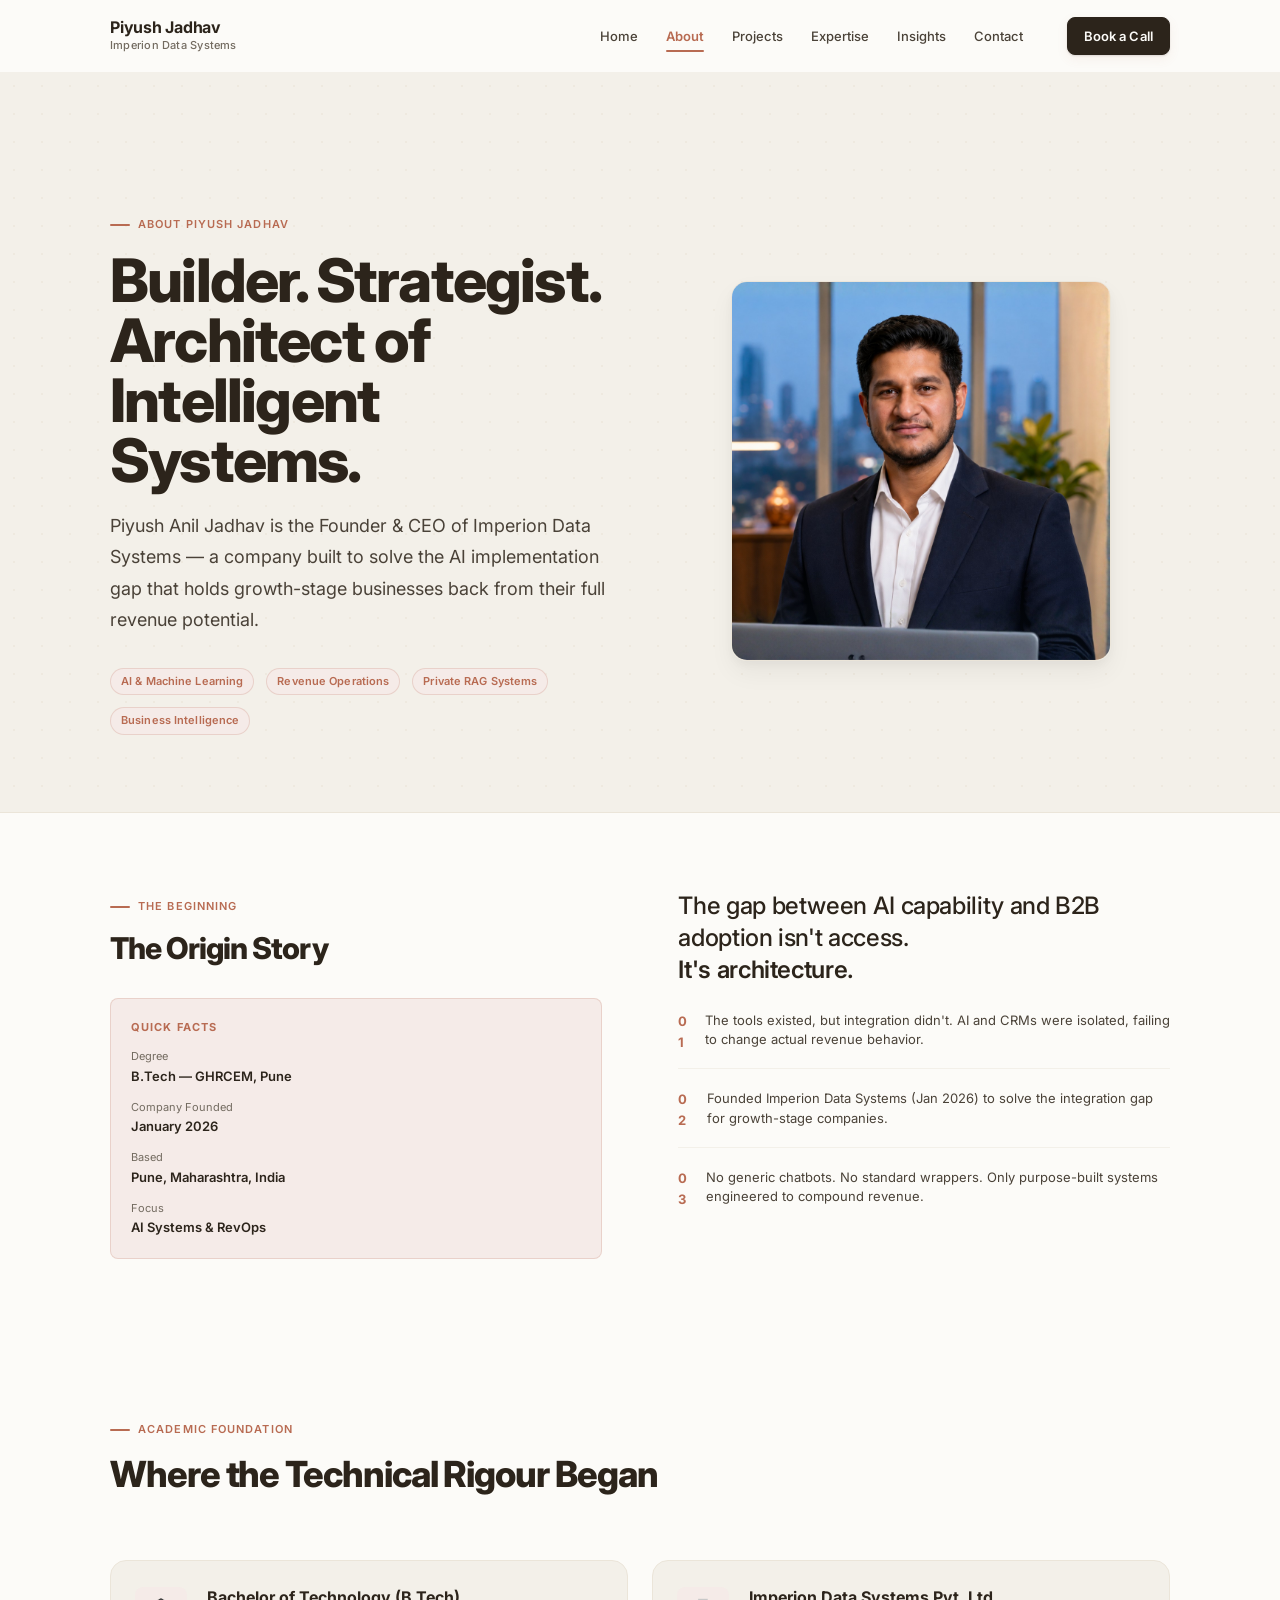
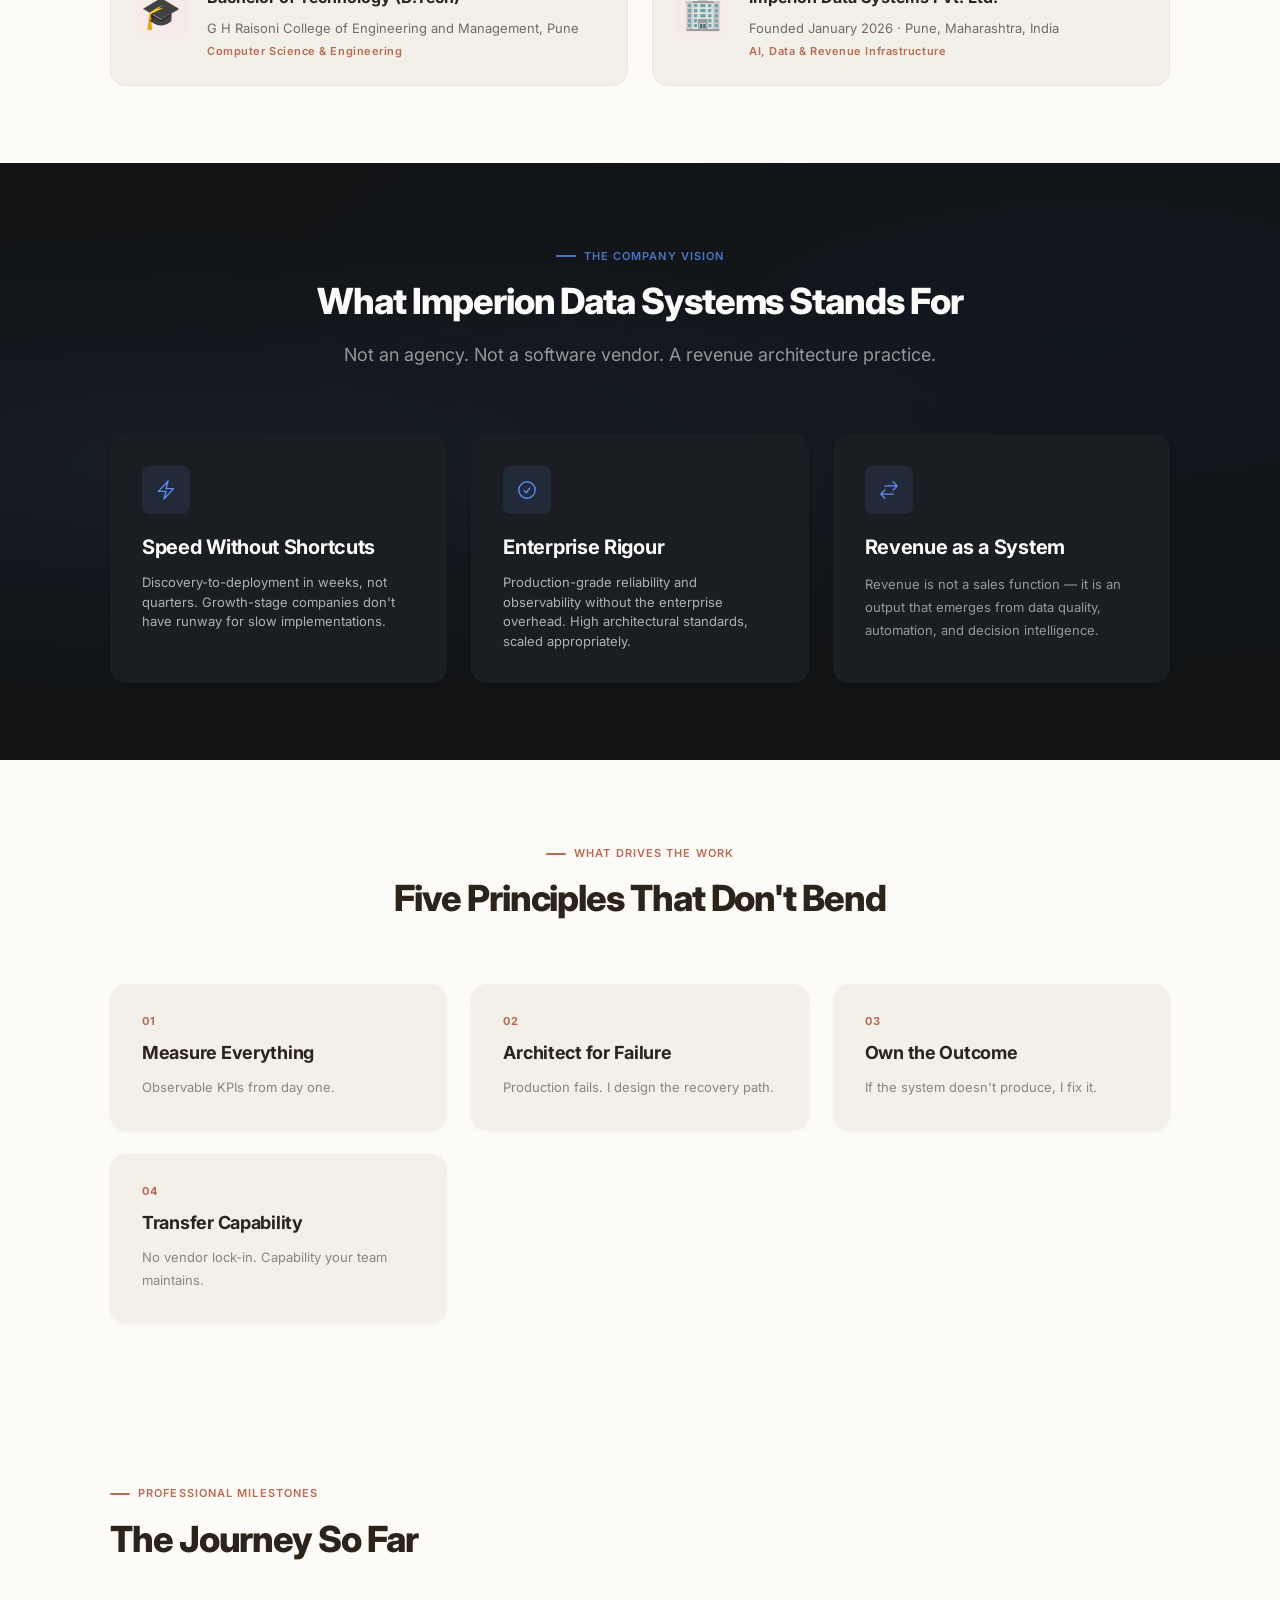
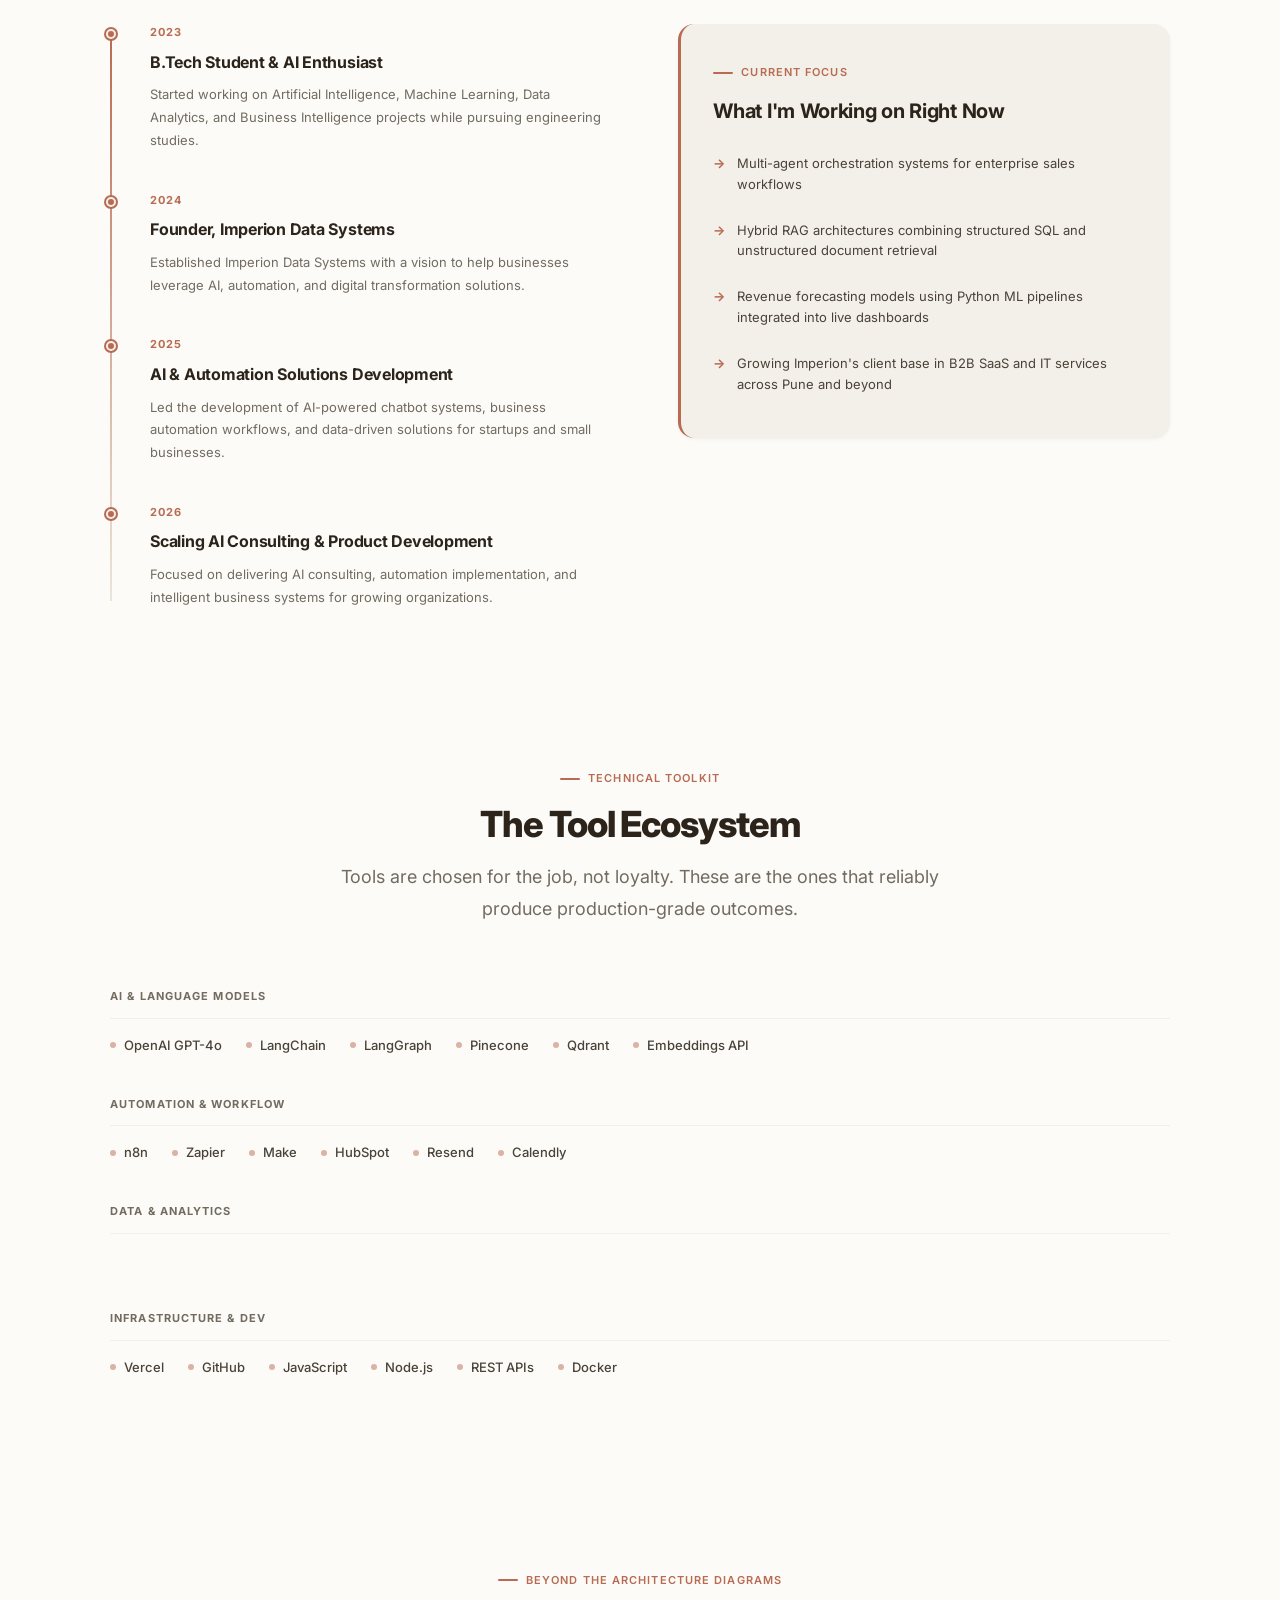
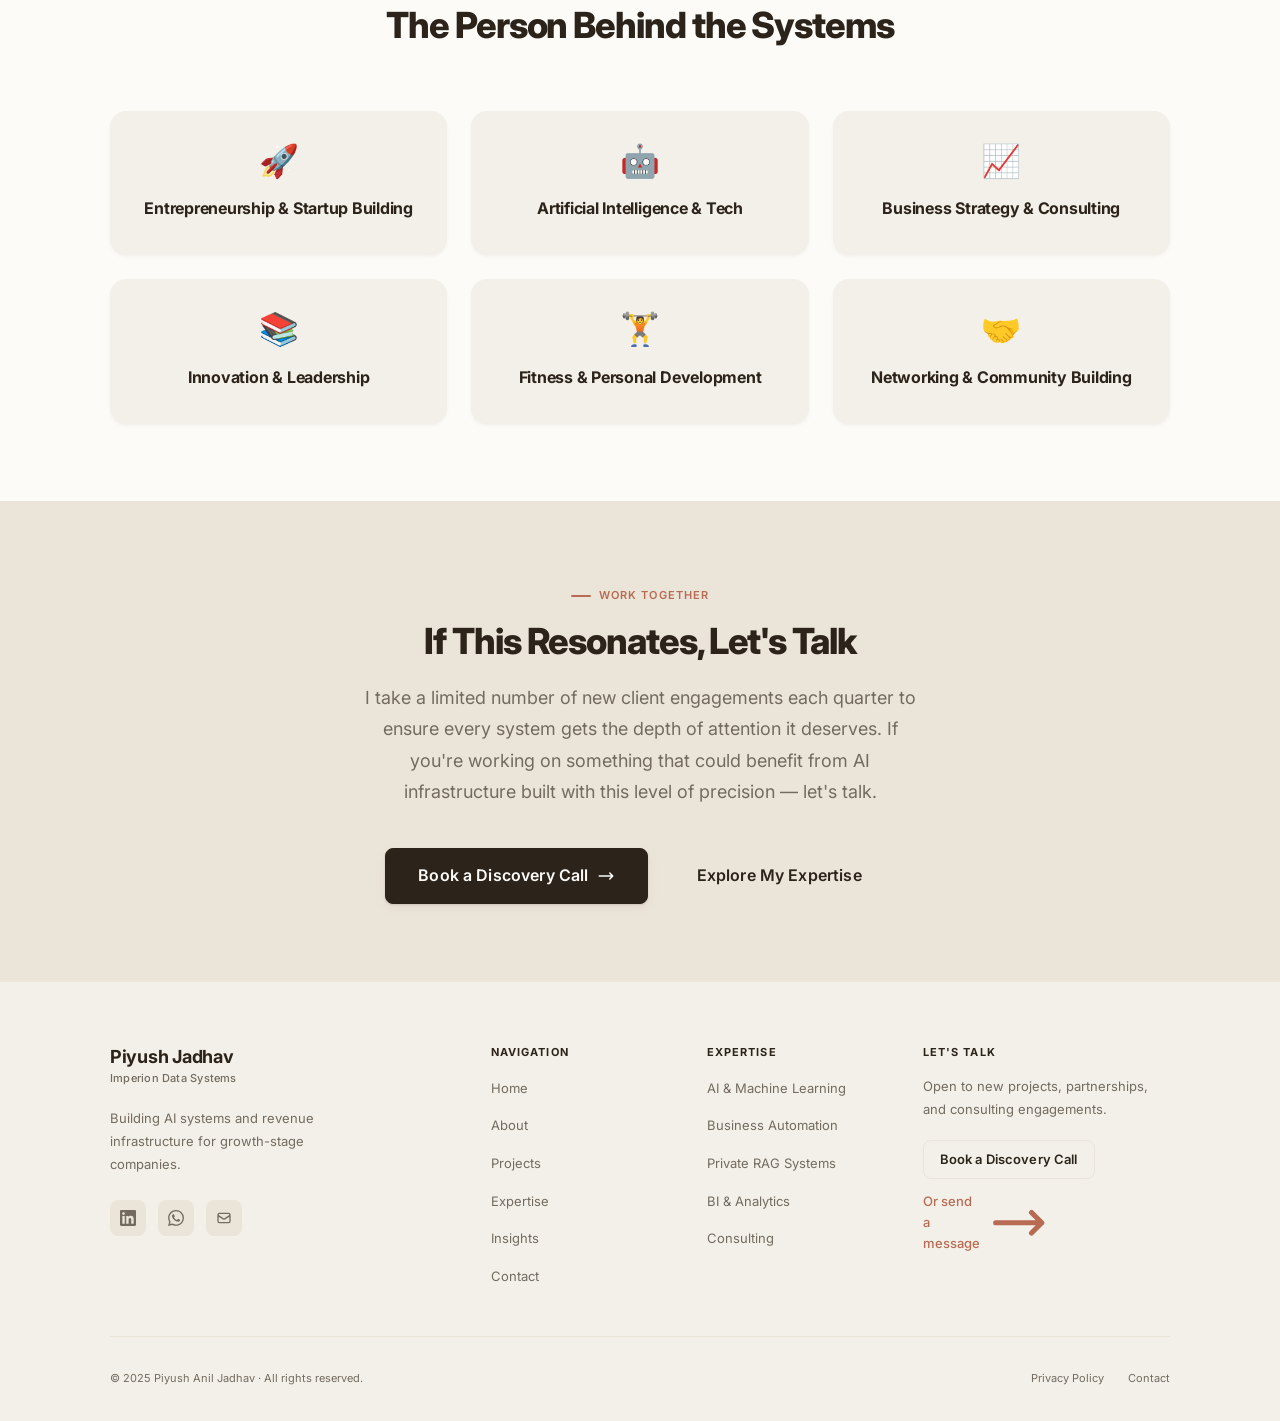
==== commit 47c61011: "Update website content with founder's real data and fix placeholders" ====
--- a/about.html
+++ b/about.html
@@ -42,12 +42,12 @@
   </script>
 
   <!-- Google Analytics 4 -->
-  <script async src="https://www.googletagmanager.com/gtag/js?id=G-XXXXXXXXXX"></script>
+  <!-- <script async src="https://www.googletagmanager.com/gtag/js?id=G-XXXXXXXXXX"></script> -->
   <script>
     window.dataLayer = window.dataLayer || [];
     function gtag(){dataLayer.push(arguments);}
     gtag('js', new Date());
-    gtag('config', 'G-XXXXXXXXXX');
+    // gtag('config', 'G-XXXXXXXXXX');
   </script>
 
   
@@ -114,13 +114,13 @@
         <a href="https://calendly.com/info-imperiondatasystem/discovery-call" target="_blank" rel="noopener noreferrer" class="btn btn-primary w-full" style="justify-content: center;">Book a Discovery Call</a>
         <a href="contact.html" class="btn btn-outline w-full" style="justify-content: center;">Send a Message</a>
         <div class="nav-overlay-social">
-          <a href="#LINKEDIN_PLACEHOLDER" target="_blank" rel="noopener noreferrer" class="social-link" aria-label="LinkedIn">
+          <a href="https://www.linkedin.com/in/-piyush-jadhav" target="_blank" rel="noopener noreferrer" class="social-link" aria-label="LinkedIn">
             <svg xmlns="http://www.w3.org/2000/svg" viewBox="0 0 24 24" fill="currentColor" aria-hidden="true"><path d="M20.447 20.452h-3.554v-5.569c0-1.328-.027-3.037-1.852-3.037-1.853 0-2.136 1.445-2.136 2.939v5.667H9.351V9h3.414v1.561h.046c.477-.9 1.637-1.85 3.37-1.85 3.601 0 4.267 2.37 4.267 5.455v6.286zM5.337 7.433a2.062 2.062 0 0 1-2.063-2.065 2.064 2.064 0 1 1 2.063 2.065zm1.782 13.019H3.555V9h3.564v11.452zM22.225 0H1.771C.792 0 0 .774 0 1.729v20.542C0 23.227.792 24 1.771 24h20.451C23.2 24 24 23.227 24 22.271V1.729C24 .774 23.2 0 22.222 0h.003z"/></svg>
           </a>
           <a href="https://wa.me/918308755482" target="_blank" rel="noopener noreferrer" class="social-link" aria-label="WhatsApp">
             <svg xmlns="http://www.w3.org/2000/svg" viewBox="0 0 24 24" fill="currentColor" aria-hidden="true"><path d="M17.472 14.382c-.297-.149-1.758-.867-2.03-.967-.273-.099-.471-.148-.67.15-.197.297-.767.966-.94 1.164-.173.199-.347.223-.644.075-.297-.15-1.255-.463-2.39-1.475-.883-.788-1.48-1.761-1.653-2.059-.173-.297-.018-.458.13-.606.134-.133.298-.347.446-.52.149-.174.198-.298.298-.497.099-.198.05-.371-.025-.52-.075-.149-.669-1.612-.916-2.207-.242-.579-.487-.5-.669-.51-.173-.008-.371-.01-.57-.01-.198 0-.52.074-.792.372-.272.297-1.04 1.016-1.04 2.479 0 1.462 1.065 2.875 1.213 3.074.149.198 2.096 3.2 5.077 4.487.709.306 1.262.489 1.694.625.712.227 1.36.195 1.871.118.571-.085 1.758-.719 2.006-1.413.248-.694.248-1.289.173-1.413-.074-.124-.272-.198-.57-.347m-5.421 7.403h-.004a9.87 9.87 0 0 1-5.031-1.378l-.361-.214-3.741.982.998-3.648-.235-.374a9.86 9.86 0 0 1-1.51-5.26c.001-5.45 4.436-9.884 9.888-9.884 2.64 0 5.122 1.03 6.988 2.898a9.825 9.825 0 0 1 2.893 6.994c-.003 5.45-4.437 9.884-9.885 9.884m8.413-18.297A11.815 11.815 0 0 0 12.05 0C5.495 0 .16 5.335.157 11.892c0 2.096.547 4.142 1.588 5.945L.057 24l6.305-1.654a11.882 11.882 0 0 0 5.683 1.448h.005c6.554 0 11.89-5.335 11.893-11.893a11.821 11.821 0 0 0-3.48-8.413Z"/></svg>
           </a>
-          <a href="mailto:PLACEHOLDER@imperiondata.com" class="social-link" aria-label="Email">
+          <a href="mailto:info.imperiondatasystems@gmail.com" class="social-link" aria-label="Email">
             <svg xmlns="http://www.w3.org/2000/svg" fill="none" viewBox="0 0 24 24" stroke="currentColor" stroke-width="2" aria-hidden="true"><path stroke-linecap="round" stroke-linejoin="round" d="M3 8l7.89 5.26a2 2 0 002.22 0L21 8M5 19h14a2 2 0 002-2V7a2 2 0 00-2-2H5a2 2 0 00-2 2v10a2 2 0 002 2z"/></svg>
           </a>
         </div>
@@ -337,27 +337,27 @@
             <div class="timeline">
               <div class="timeline-item">
                 <span class="timeline-dot" aria-hidden="true"></span>
-                <div class="timeline-date">Jan 2026</div>
-                <div class="timeline-title">Founded Imperion Data Systems Pvt. Ltd.</div>
-                <p class="timeline-desc">Incorporated in Pune with a focused mandate: build AI systems and revenue infrastructure for growth-stage B2B companies. First client engagement within the first month.</p>
+                <div class="timeline-date">2023</div>
+                <div class="timeline-title">B.Tech Student &amp; AI Enthusiast</div>
+                <p class="timeline-desc">Started working on Artificial Intelligence, Machine Learning, Data Analytics, and Business Intelligence projects while pursuing engineering studies.</p>
               </div>
               <div class="timeline-item">
                 <span class="timeline-dot" aria-hidden="true"></span>
-                <div class="timeline-date">Q1 2026</div>
-                <div class="timeline-title">First AI Agent in Production</div>
-                <p class="timeline-desc">Deployed the first Autonomous Lead Qualification Agent for a B2B SaaS client — cutting top-of-funnel response time by 60% and eliminating manual qualification effort entirely.</p>
+                <div class="timeline-date">2024</div>
+                <div class="timeline-title">Founder, Imperion Data Systems</div>
+                <p class="timeline-desc">Established Imperion Data Systems with a vision to help businesses leverage AI, automation, and digital transformation solutions.</p>
               </div>
               <div class="timeline-item">
                 <span class="timeline-dot" aria-hidden="true"></span>
-                <div class="timeline-date">Q2 2026</div>
-                <div class="timeline-title">Revenue OS Platform — v1</div>
-                <p class="timeline-desc">Delivered first full Revenue OS build: CRM automation, multi-touch follow-up sequences, a real-time Metabase dashboard, and automated monthly reporting for a 35-person SaaS company.</p>
+                <div class="timeline-date">2025</div>
+                <div class="timeline-title">AI &amp; Automation Solutions Development</div>
+                <p class="timeline-desc">Led the development of AI-powered chatbot systems, business automation workflows, and data-driven solutions for startups and small businesses.</p>
               </div>
               <div class="timeline-item">
                 <span class="timeline-dot" aria-hidden="true"></span>
-                <div class="timeline-date">Ongoing</div>
-                <div class="timeline-title">Private RAG Systems &amp; BI Infrastructure</div>
-                <p class="timeline-desc">Actively architecting Private RAG deployments and Business Intelligence pipelines for clients across B2B software, IT services, and professional services verticals.</p>
+                <div class="timeline-date">2026</div>
+                <div class="timeline-title">Scaling AI Consulting &amp; Product Development</div>
+                <p class="timeline-desc">Focused on delivering AI consulting, automation implementation, and intelligent business systems for growing organizations.</p>
               </div>
             </div>
           </div>
@@ -455,20 +455,29 @@
           <h2 class="section-heading" id="beyond-heading">The Person Behind the Systems</h2>
         </div>
         <div class="grid grid-3" style="margin-top: var(--space-12);">
-          <div class="card reveal reveal-delay-1" style="text-align: center;">
-            <div style="font-size: 2.5rem; margin-bottom: var(--space-4);">📚</div>
-            <h3 class="card-title">Continuous Learner</h3>
-            <p class="card-body">Reads AI research papers and engineering blogs as a daily habit — not to keep up, but to stay genuinely ahead. Current obsession: multi-agent coordination patterns and graph-based RAG architectures.</p>
-          </div>
-          <div class="card reveal reveal-delay-2" style="text-align: center;">
-            <div style="font-size: 2.5rem; margin-bottom: var(--space-4);">🏙️</div>
-            <h3 class="card-title">Proud Punekar</h3>
-            <p class="card-body">Rooted in Pune's growing tech ecosystem. Believes that world-class AI systems can be built from Tier-2 India — and is actively proving it one client engagement at a time. No Silicon Valley address required.</p>
-          </div>
-          <div class="card reveal reveal-delay-3" style="text-align: center;">
-            <div style="font-size: 2.5rem; margin-bottom: var(--space-4);">🧩</div>
-            <h3 class="card-title">Systems Thinker</h3>
-            <p class="card-body">Whether it's a revenue pipeline or an afternoon plan, Piyush thinks in systems — inputs, outputs, feedback loops, and failure modes. The same mental model that makes the AI architecture rigorous also makes the client conversations exceptionally clear.</p>
+          <div class="card reveal reveal-delay-1" style="text-align: center; padding: var(--space-6);">
+            <div style="font-size: 2rem; margin-bottom: var(--space-3);">🚀</div>
+            <h3 class="card-title" style="font-size: var(--text-md);">Entrepreneurship &amp; Startup Building</h3>
+          </div>
+          <div class="card reveal reveal-delay-2" style="text-align: center; padding: var(--space-6);">
+            <div style="font-size: 2rem; margin-bottom: var(--space-3);">🤖</div>
+            <h3 class="card-title" style="font-size: var(--text-md);">Artificial Intelligence &amp; Tech</h3>
+          </div>
+          <div class="card reveal reveal-delay-3" style="text-align: center; padding: var(--space-6);">
+            <div style="font-size: 2rem; margin-bottom: var(--space-3);">📈</div>
+            <h3 class="card-title" style="font-size: var(--text-md);">Business Strategy &amp; Consulting</h3>
+          </div>
+          <div class="card reveal reveal-delay-1" style="text-align: center; padding: var(--space-6);">
+            <div style="font-size: 2rem; margin-bottom: var(--space-3);">📚</div>
+            <h3 class="card-title" style="font-size: var(--text-md);">Innovation &amp; Leadership</h3>
+          </div>
+          <div class="card reveal reveal-delay-2" style="text-align: center; padding: var(--space-6);">
+            <div style="font-size: 2rem; margin-bottom: var(--space-3);">🏋️</div>
+            <h3 class="card-title" style="font-size: var(--text-md);">Fitness &amp; Personal Development</h3>
+          </div>
+          <div class="card reveal reveal-delay-3" style="text-align: center; padding: var(--space-6);">
+            <div style="font-size: 2rem; margin-bottom: var(--space-3);">🤝</div>
+            <h3 class="card-title" style="font-size: var(--text-md);">Networking &amp; Community Building</h3>
           </div>
         </div>
       </div>
@@ -513,13 +522,13 @@
           </a>
           <p class="footer-tagline">Building AI systems and revenue infrastructure for growth-stage companies.</p>
           <div class="footer-social">
-            <a href="#LINKEDIN_PLACEHOLDER" target="_blank" rel="noopener noreferrer" class="social-link" aria-label="LinkedIn">
+            <a href="https://www.linkedin.com/in/-piyush-jadhav" target="_blank" rel="noopener noreferrer" class="social-link" aria-label="LinkedIn">
               <svg xmlns="http://www.w3.org/2000/svg" viewBox="0 0 24 24" fill="currentColor" aria-hidden="true"><path d="M20.447 20.452h-3.554v-5.569c0-1.328-.027-3.037-1.852-3.037-1.853 0-2.136 1.445-2.136 2.939v5.667H9.351V9h3.414v1.561h.046c.477-.9 1.637-1.85 3.37-1.85 3.601 0 4.267 2.37 4.267 5.455v6.286zM5.337 7.433a2.062 2.062 0 0 1-2.063-2.065 2.064 2.064 0 1 1 2.063 2.065zm1.782 13.019H3.555V9h3.564v11.452zM22.225 0H1.771C.792 0 0 .774 0 1.729v20.542C0 23.227.792 24 1.771 24h20.451C23.2 24 24 23.227 24 22.271V1.729C24 .774 23.2 0 22.222 0h.003z"/></svg>
             </a>
             <a href="https://wa.me/918308755482" target="_blank" rel="noopener noreferrer" class="social-link" aria-label="WhatsApp">
               <svg xmlns="http://www.w3.org/2000/svg" viewBox="0 0 24 24" fill="currentColor" aria-hidden="true"><path d="M17.472 14.382c-.297-.149-1.758-.867-2.03-.967-.273-.099-.471-.148-.67.15-.197.297-.767.966-.94 1.164-.173.199-.347.223-.644.075-.297-.15-1.255-.463-2.39-1.475-.883-.788-1.48-1.761-1.653-2.059-.173-.297-.018-.458.13-.606.134-.133.298-.347.446-.52.149-.174.198-.298.298-.497.099-.198.05-.371-.025-.52-.075-.149-.669-1.612-.916-2.207-.242-.579-.487-.5-.669-.51-.173-.008-.371-.01-.57-.01-.198 0-.52.074-.792.372-.272.297-1.04 1.016-1.04 2.479 0 1.462 1.065 2.875 1.213 3.074.149.198 2.096 3.2 5.077 4.487.709.306 1.262.489 1.694.625.712.227 1.36.195 1.871.118.571-.085 1.758-.719 2.006-1.413.248-.694.248-1.289.173-1.413-.074-.124-.272-.198-.57-.347m-5.421 7.403h-.004a9.87 9.87 0 0 1-5.031-1.378l-.361-.214-3.741.982.998-3.648-.235-.374a9.86 9.86 0 0 1-1.51-5.26c.001-5.45 4.436-9.884 9.888-9.884 2.64 0 5.122 1.03 6.988 2.898a9.825 9.825 0 0 1 2.893 6.994c-.003 5.45-4.437 9.884-9.885 9.884m8.413-18.297A11.815 11.815 0 0 0 12.05 0C5.495 0 .16 5.335.157 11.892c0 2.096.547 4.142 1.588 5.945L.057 24l6.305-1.654a11.882 11.882 0 0 0 5.683 1.448h.005c6.554 0 11.89-5.335 11.893-11.893a11.821 11.821 0 0 0-3.48-8.413Z"/></svg>
             </a>
-            <a href="mailto:PLACEHOLDER@imperiondata.com" class="social-link" aria-label="Email">
+            <a href="mailto:info.imperiondatasystems@gmail.com" class="social-link" aria-label="Email">
               <svg xmlns="http://www.w3.org/2000/svg" fill="none" viewBox="0 0 24 24" stroke="currentColor" stroke-width="2" aria-hidden="true"><path stroke-linecap="round" stroke-linejoin="round" d="M3 8l7.89 5.26a2 2 0 002.22 0L21 8M5 19h14a2 2 0 002-2V7a2 2 0 00-2-2H5a2 2 0 00-2 2v10a2 2 0 002 2z"/></svg>
             </a>
           </div>
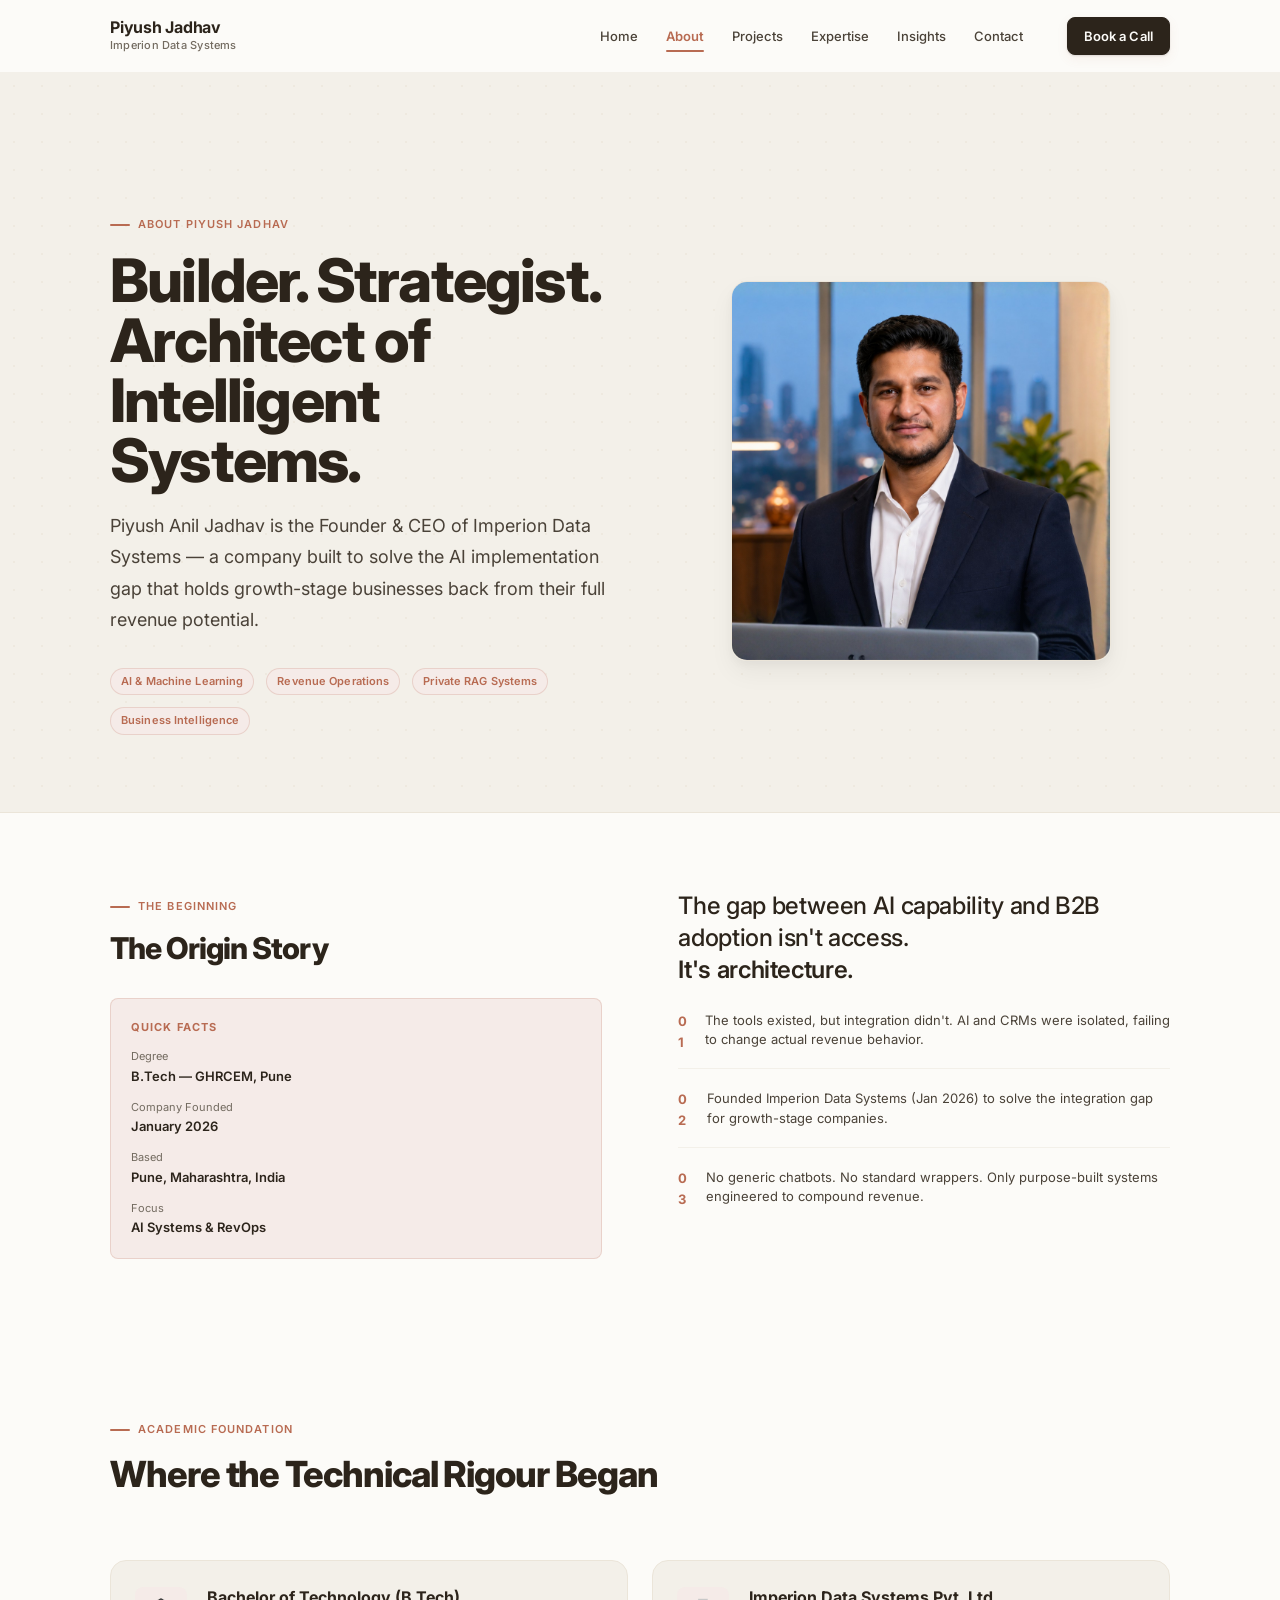
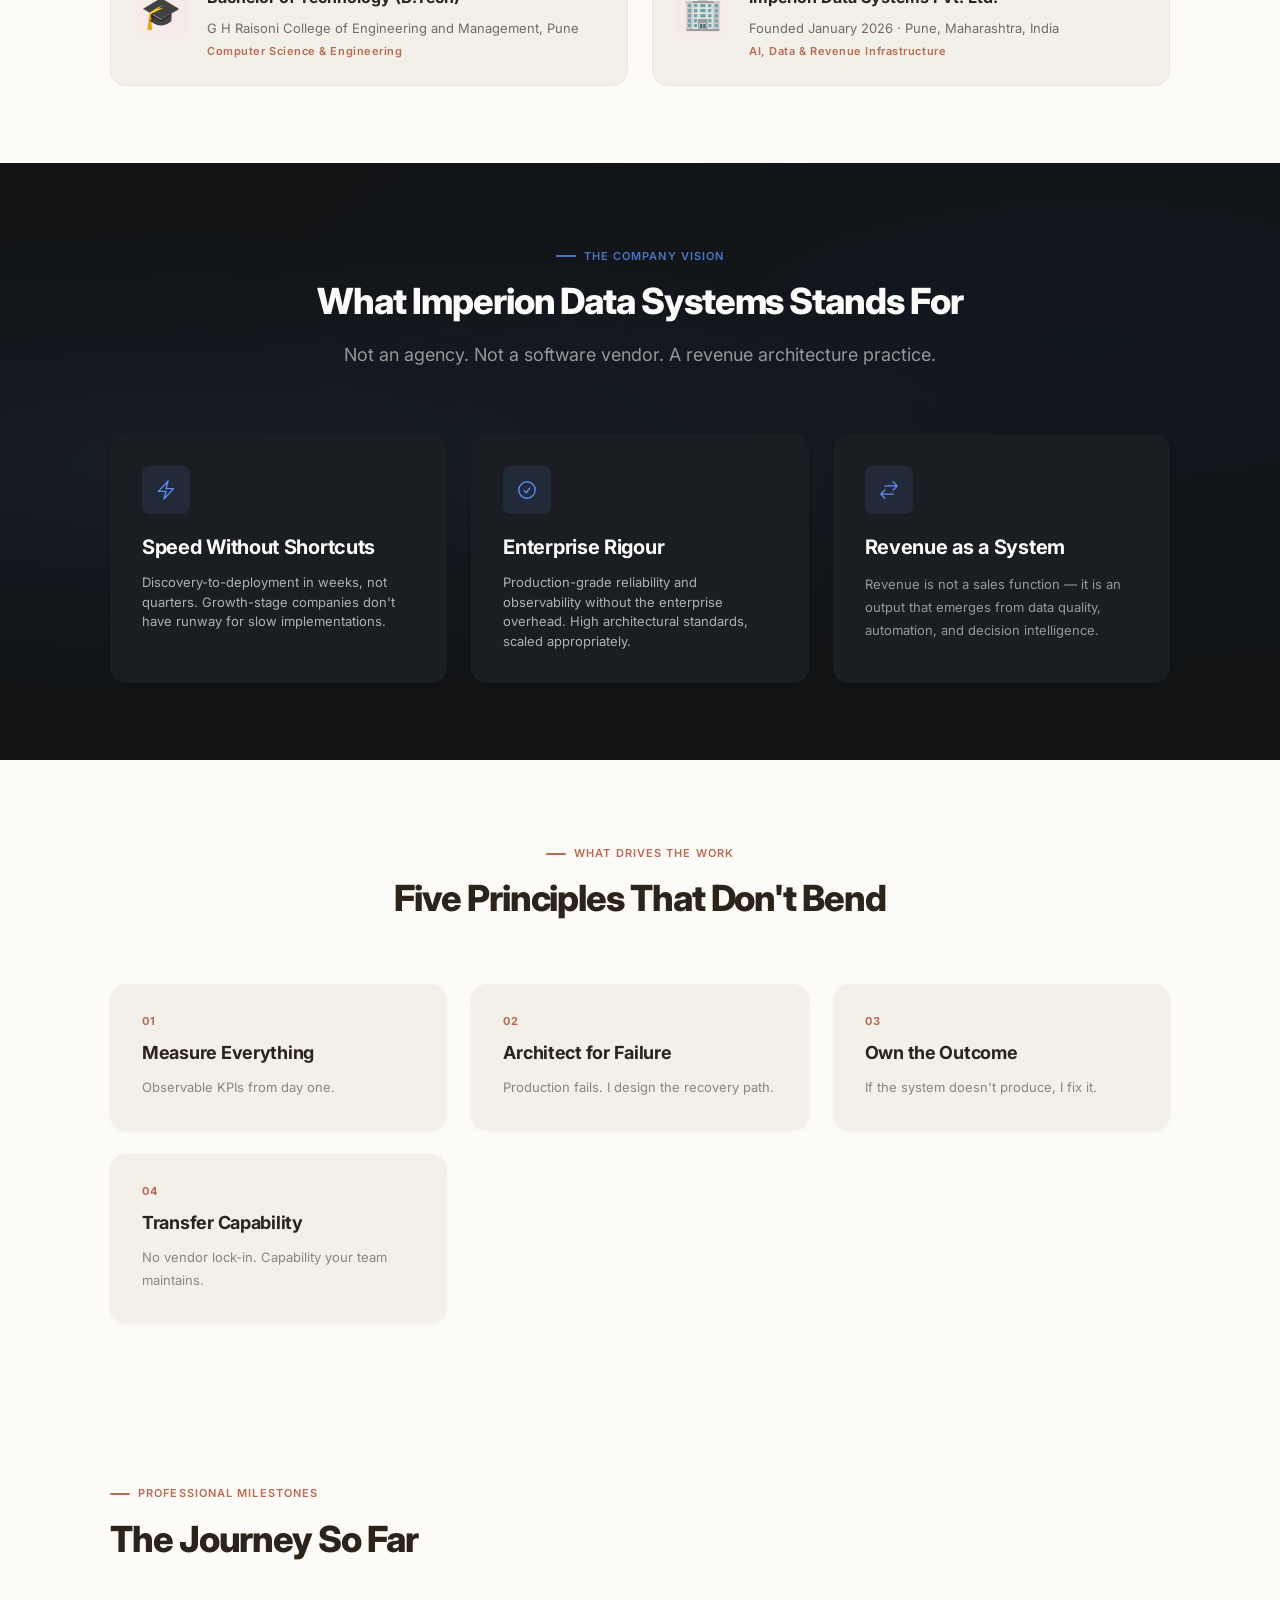
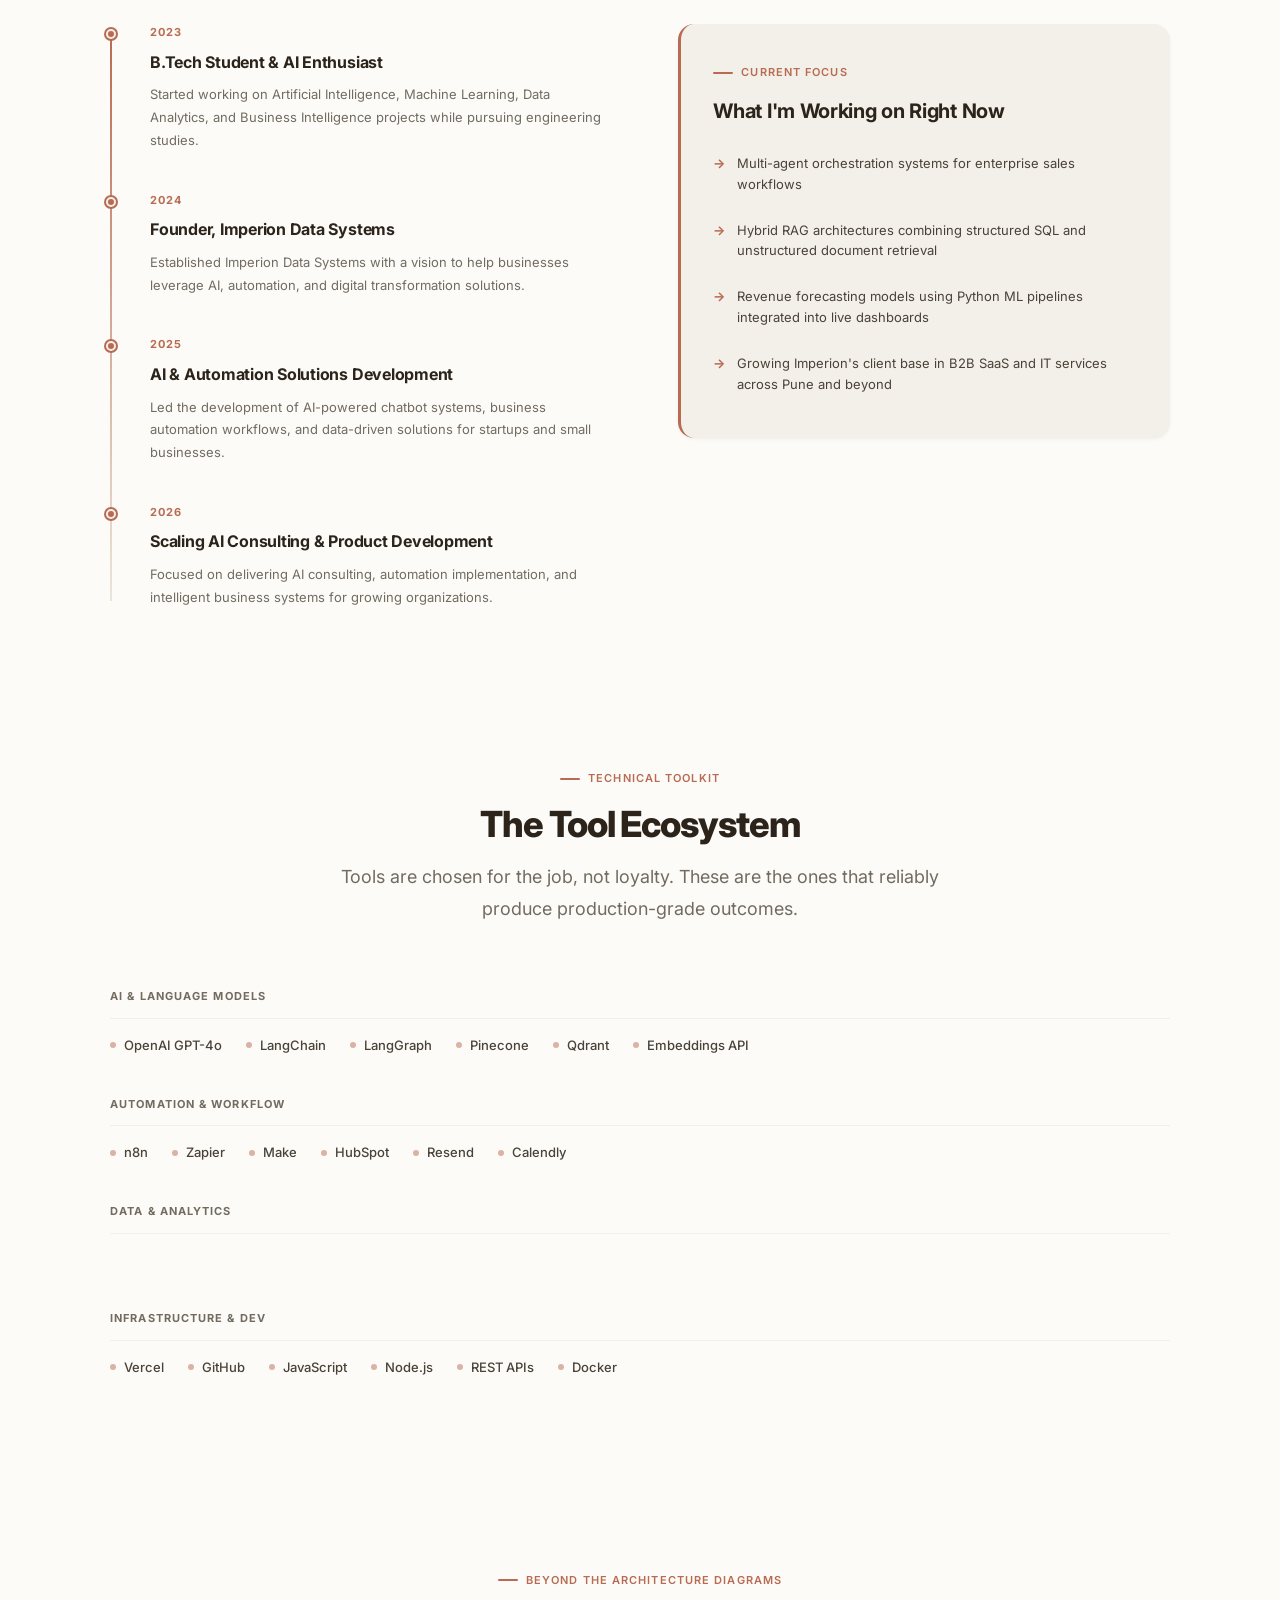
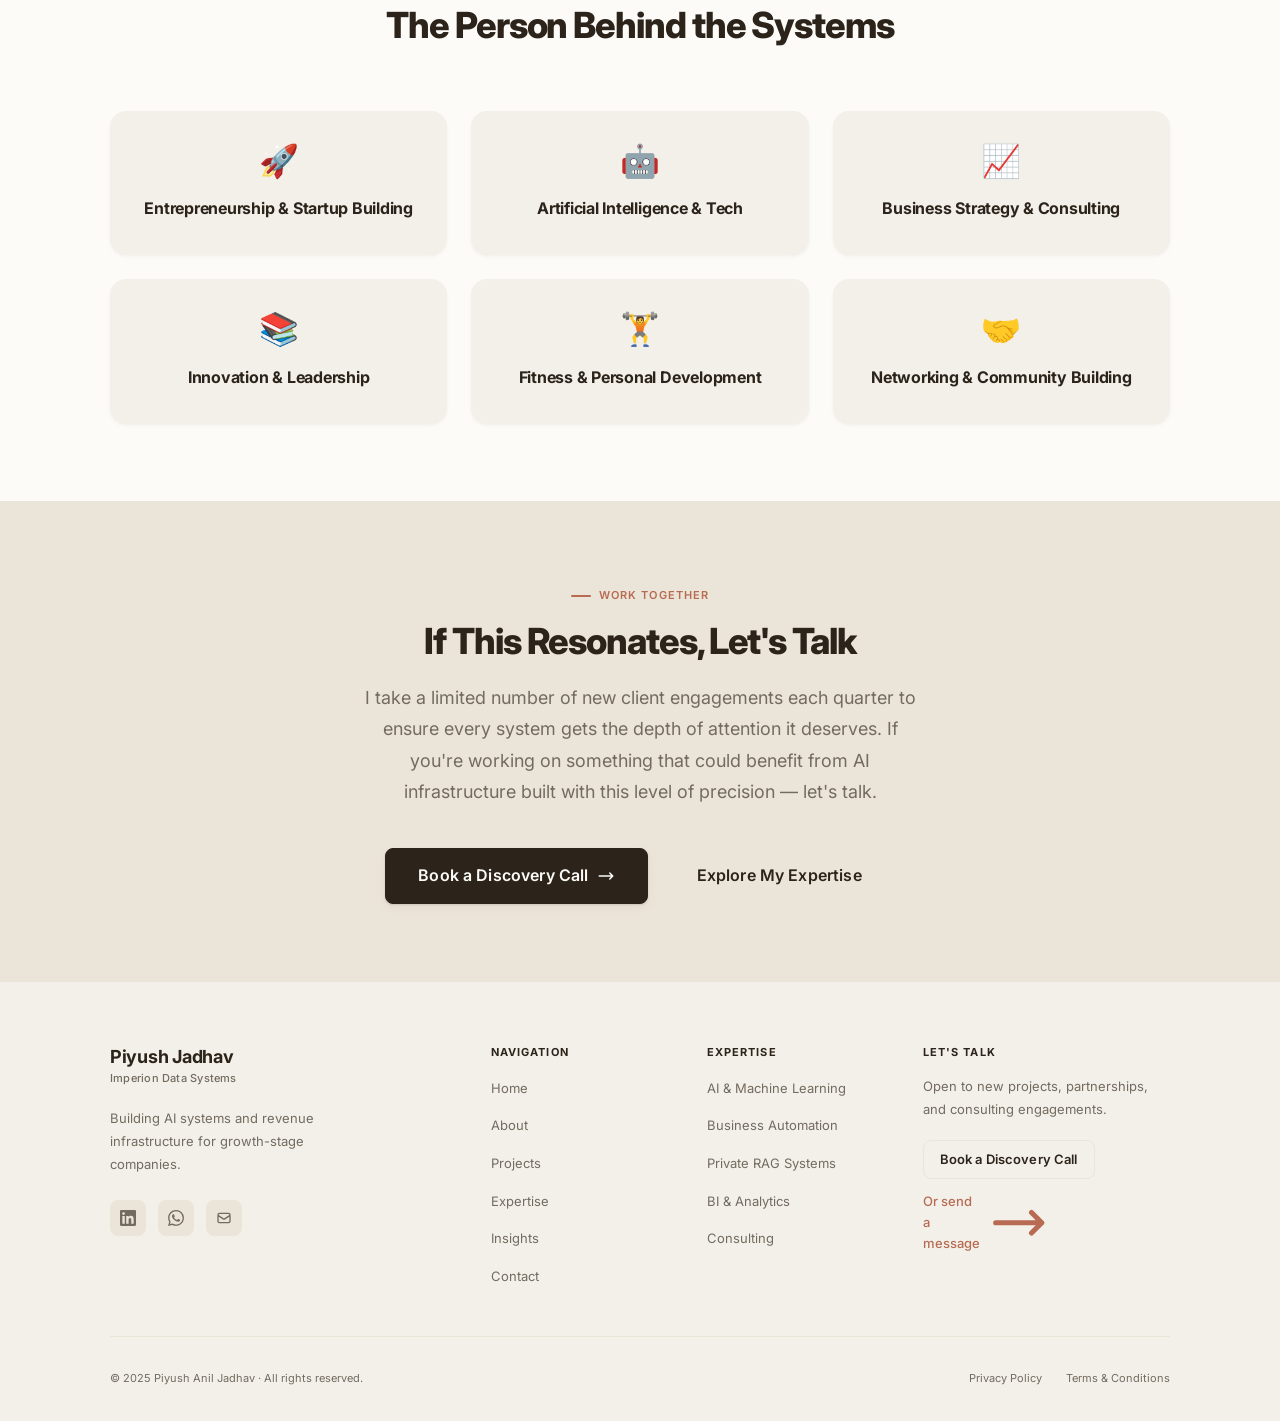
==== commit 880ce046: "Add Privacy Policy and Terms of Conditions pages, upgrade contact links to card buttons" ====
--- a/about.html
+++ b/about.html
@@ -564,8 +564,8 @@
       <div class="footer-bottom">
         <p class="footer-copyright">&copy; 2025 Piyush Anil Jadhav &middot; All rights reserved.</p>
         <div class="footer-legal">
-          <a href="#">Privacy Policy</a>
-          <a href="contact.html">Contact</a>
+          <a href="privacy.html">Privacy Policy</a>
+          <a href="terms.html">Terms &amp; Conditions</a>
         </div>
       </div>
     </div>
--- a/assets/css/styles.css
+++ b/assets/css/styles.css
@@ -3947,3 +3947,11 @@
   .contact-info-block { gap: var(--space-4); }
   .availability-card { padding: var(--space-6); }
 }
+
+/* ─── SOCIAL LINK CARDS (Contact Page) ─────────────────────── */
+
+.social-link-card:hover {
+  transform: translateY(-2px);
+  border-color: var(--clr-text-primary);
+  box-shadow: 0 4px 6px -1px rgba(0, 0, 0, 0.05), 0 2px 4px -1px rgba(0, 0, 0, 0.03);
+}
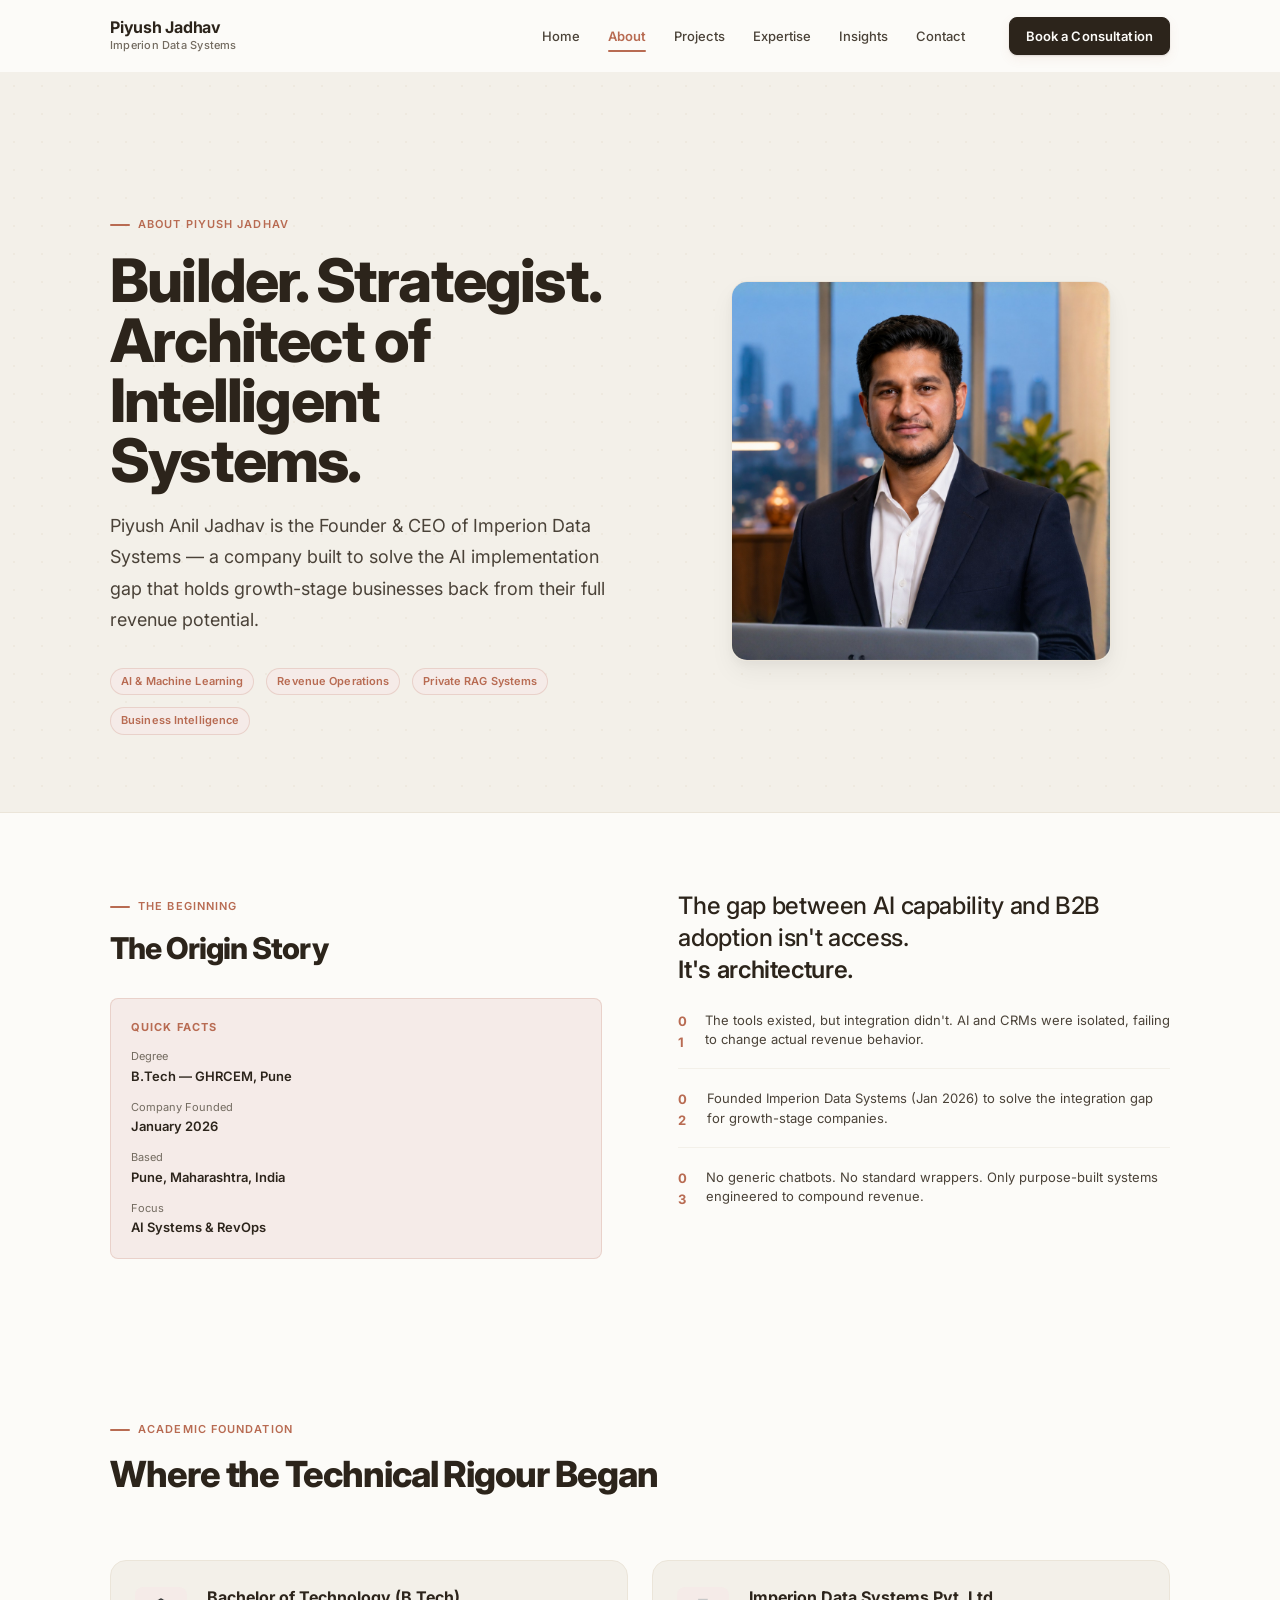
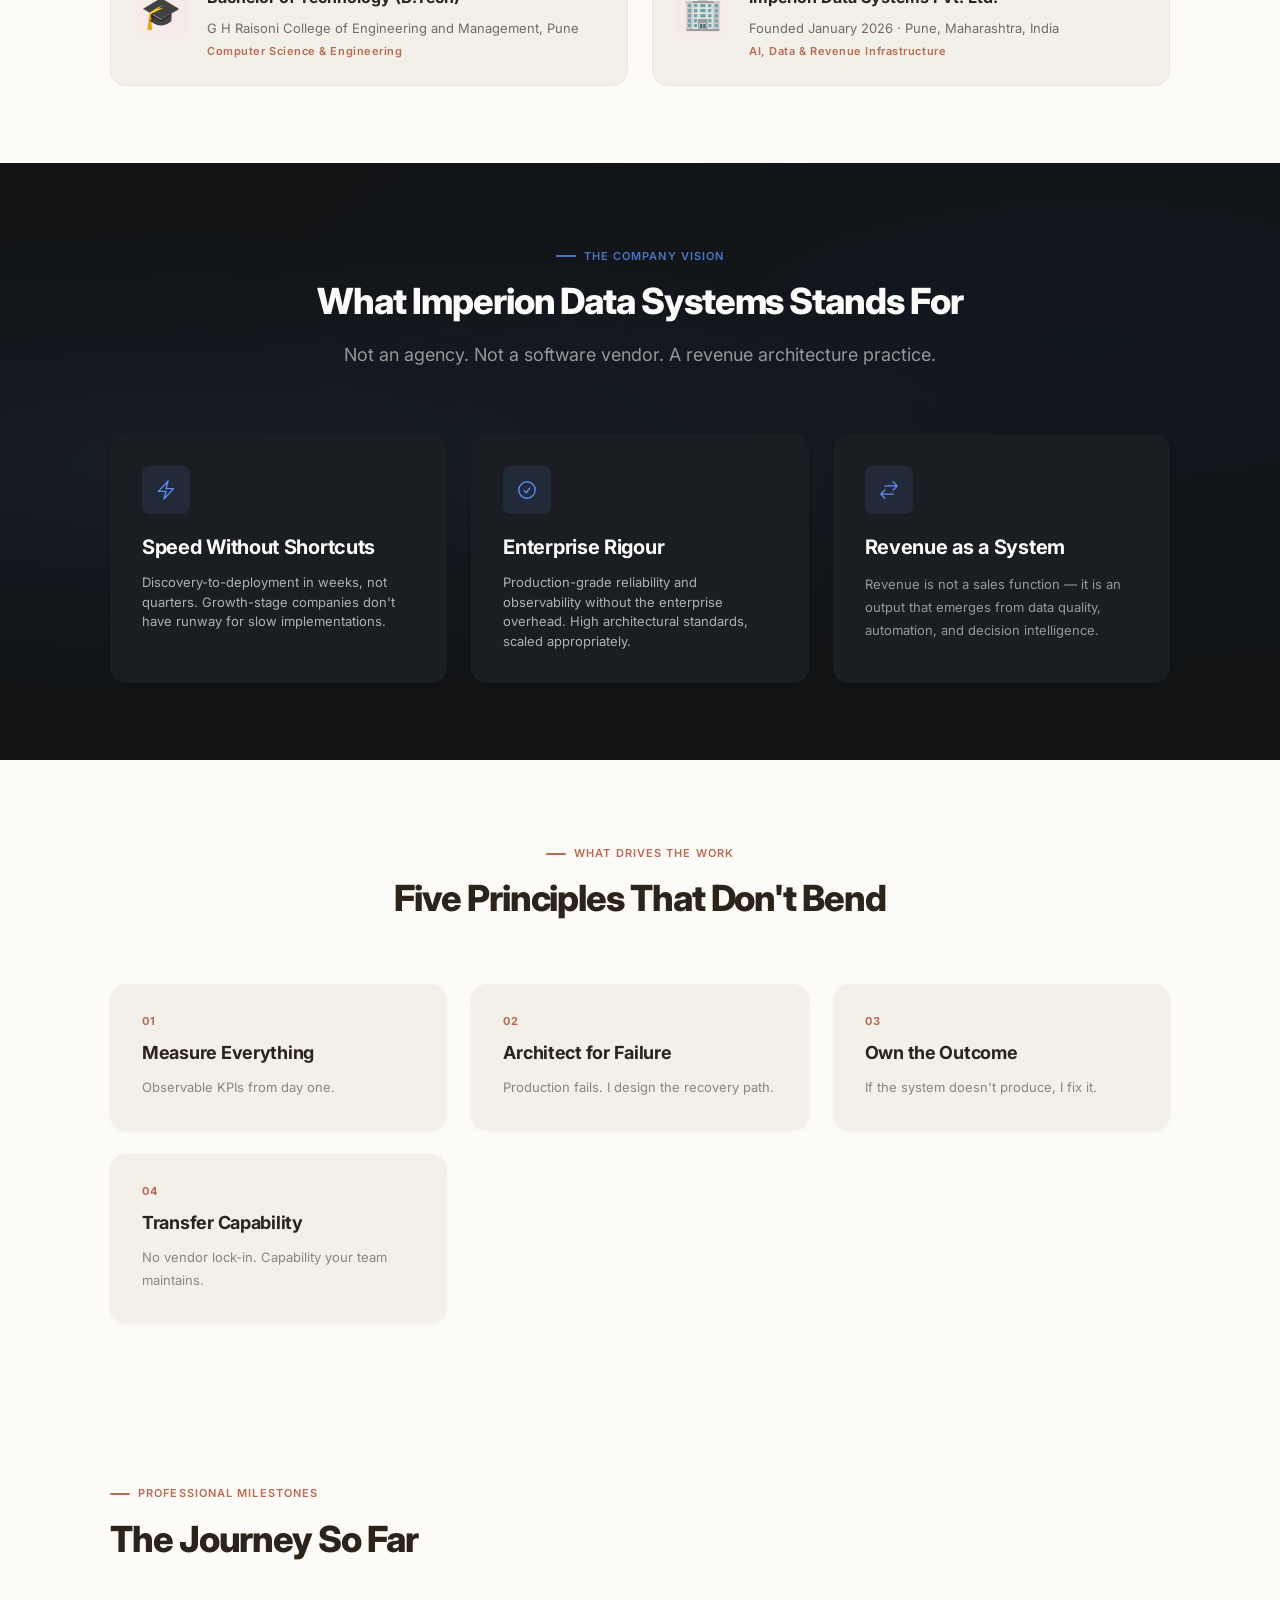
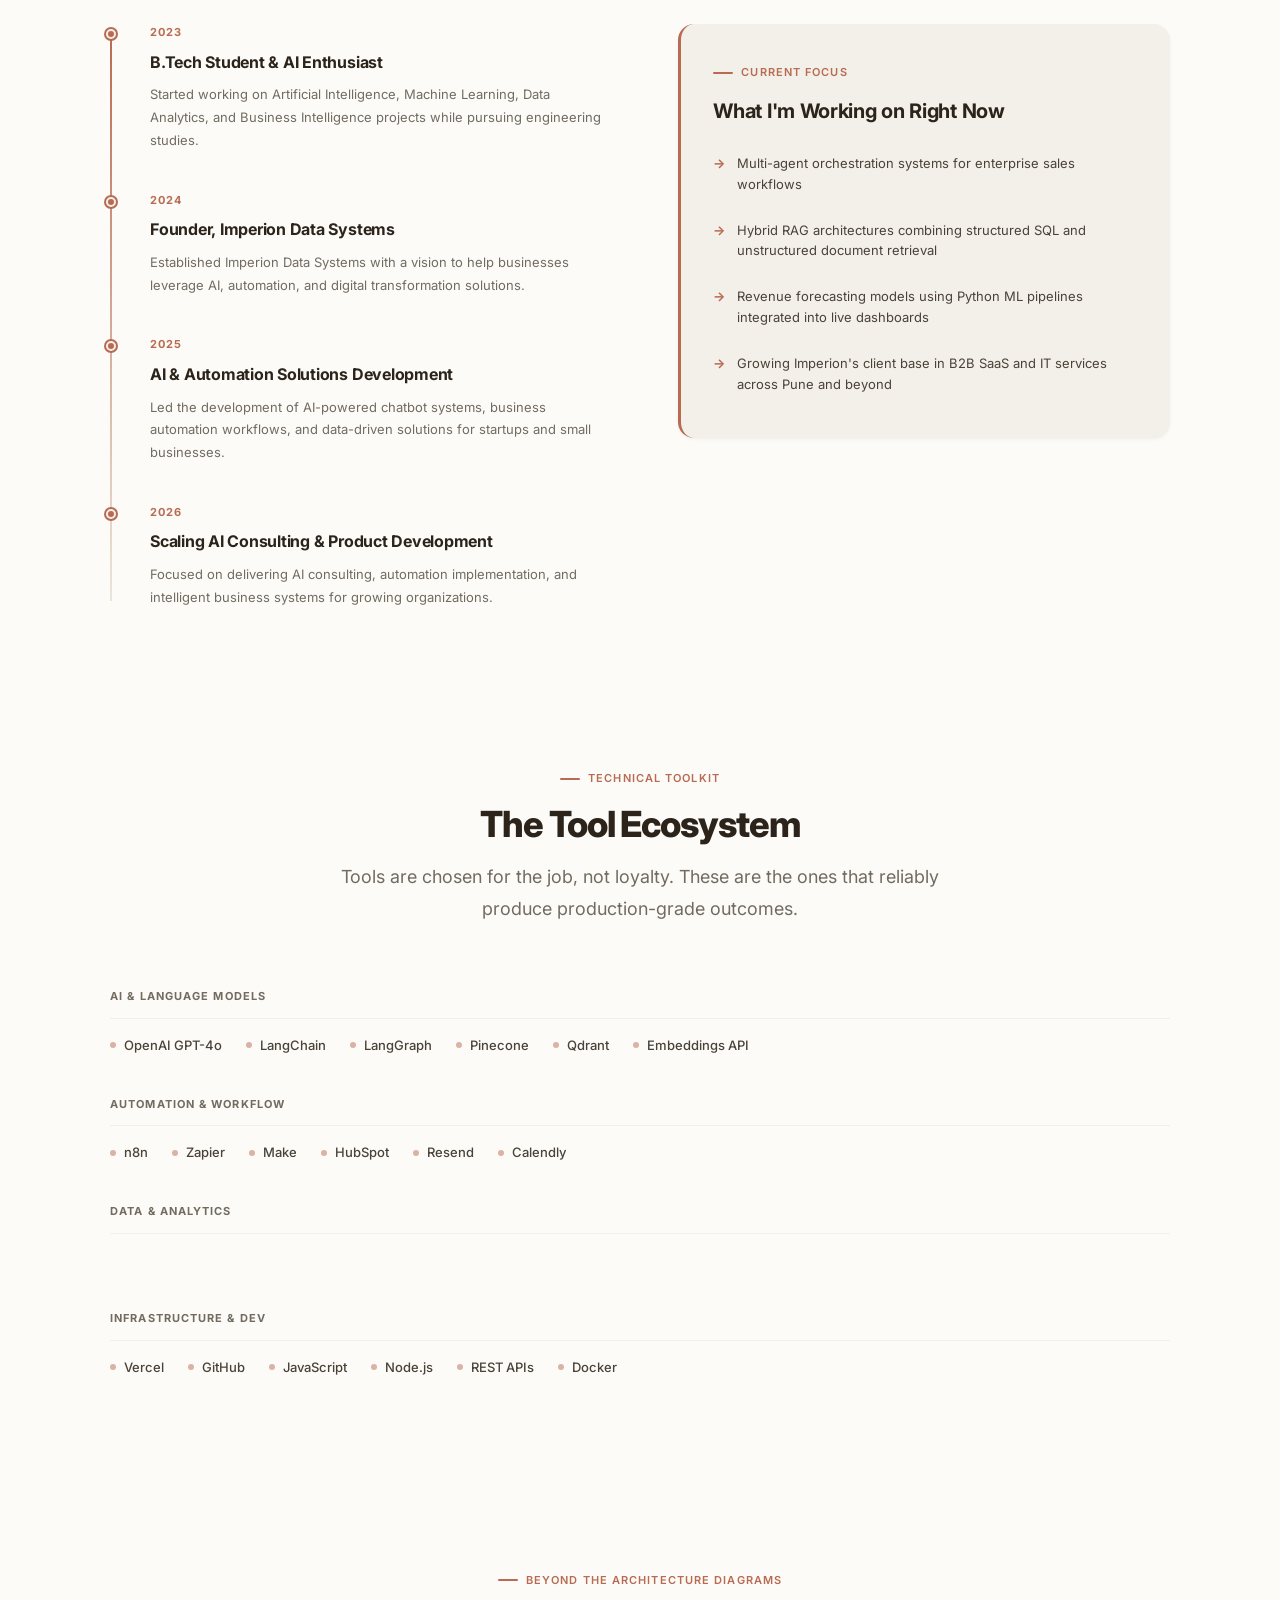
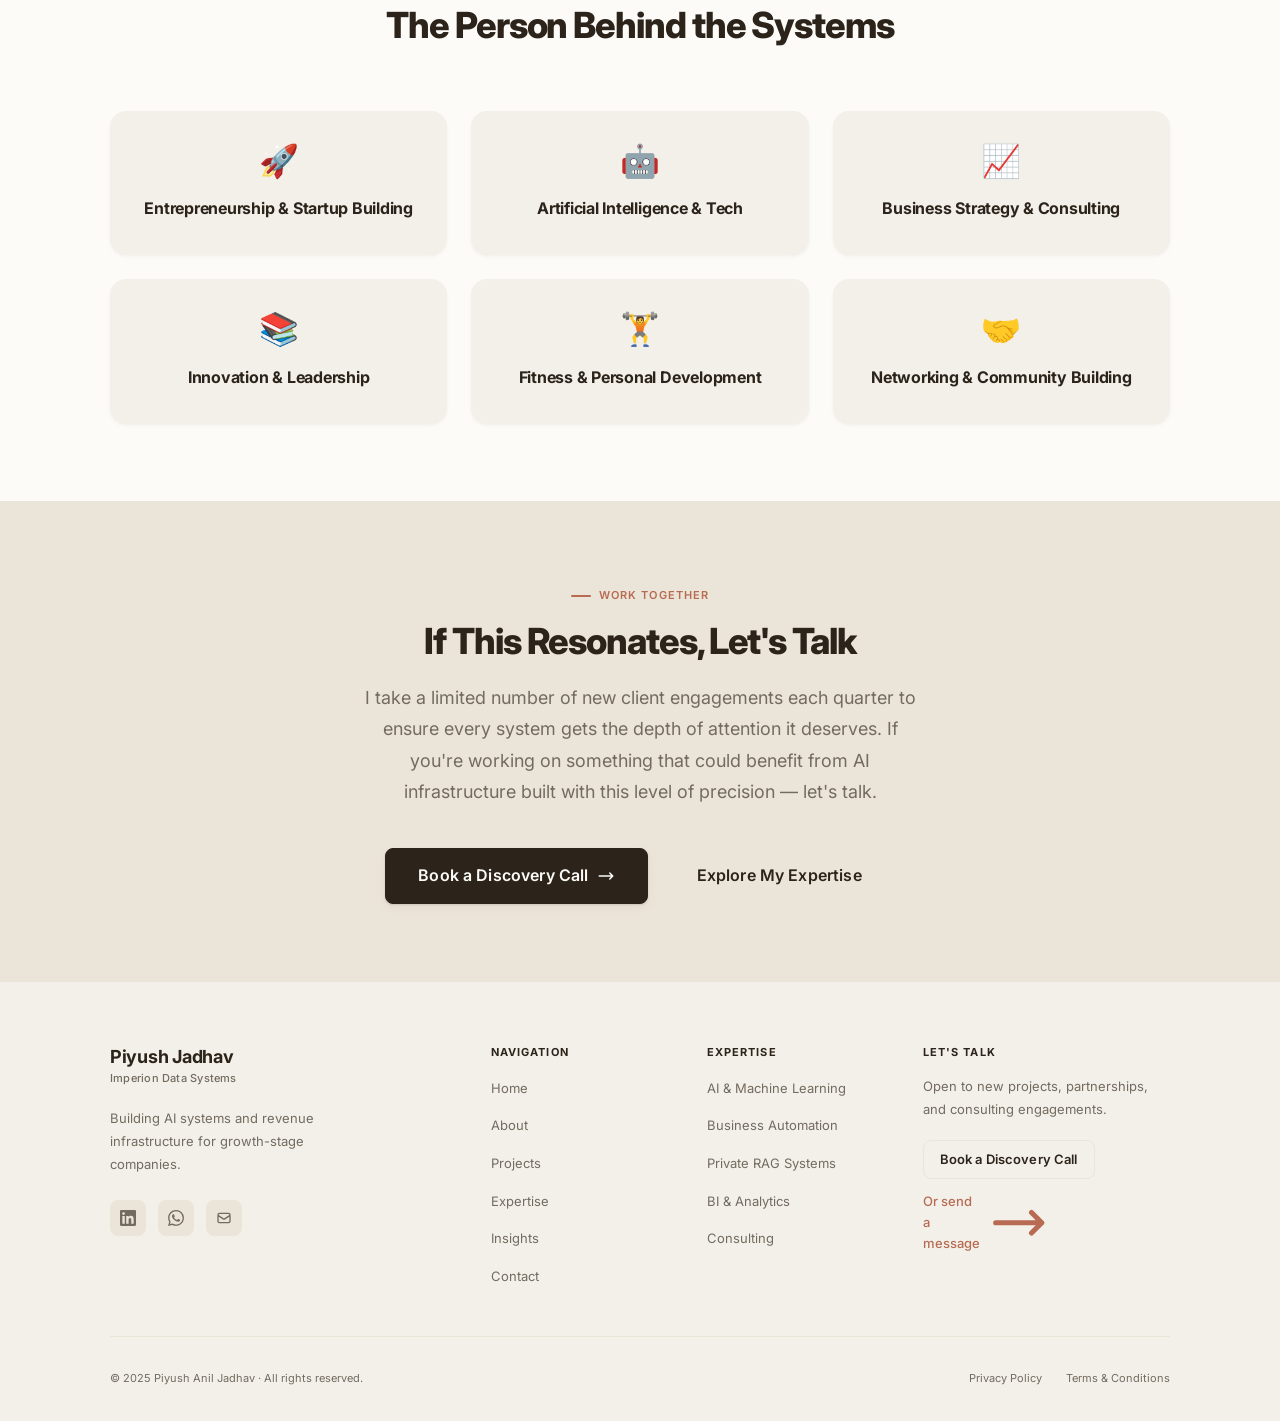
==== commit c4e20859: "Implement Piyush's final feedback: CSS tweaks, CTAs, lazy loading, unhide testimonials" ====
--- a/about.html
+++ b/about.html
@@ -85,7 +85,7 @@
           </ul>
           <div class="nav-actions">
             
-            <a href="https://calendly.com/info-imperiondatasystem/discovery-call" target="_blank" rel="noopener noreferrer" class="btn btn-primary btn-sm">Book a Call</a>
+            <a href="https://calendly.com/info-imperiondatasystem/discovery-call" target="_blank" rel="noopener noreferrer" class="btn btn-primary btn-sm">Book a Consultation</a>
           </div>
         </div>
 
@@ -112,7 +112,7 @@
       </ul>
       <div class="nav-overlay-actions">
         <a href="https://calendly.com/info-imperiondatasystem/discovery-call" target="_blank" rel="noopener noreferrer" class="btn btn-primary w-full" style="justify-content: center;">Book a Discovery Call</a>
-        <a href="contact.html" class="btn btn-outline w-full" style="justify-content: center;">Send a Message</a>
+        <a href="contact.html" class="btn btn-outline w-full" style="justify-content: center;">Let's Connect</a>
         <div class="nav-overlay-social">
           <a href="https://www.linkedin.com/in/-piyush-jadhav" target="_blank" rel="noopener noreferrer" class="social-link" aria-label="LinkedIn">
             <svg xmlns="http://www.w3.org/2000/svg" viewBox="0 0 24 24" fill="currentColor" aria-hidden="true"><path d="M20.447 20.452h-3.554v-5.569c0-1.328-.027-3.037-1.852-3.037-1.853 0-2.136 1.445-2.136 2.939v5.667H9.351V9h3.414v1.561h.046c.477-.9 1.637-1.85 3.37-1.85 3.601 0 4.267 2.37 4.267 5.455v6.286zM5.337 7.433a2.062 2.062 0 0 1-2.063-2.065 2.064 2.064 0 1 1 2.063 2.065zm1.782 13.019H3.555V9h3.564v11.452zM22.225 0H1.771C.792 0 0 .774 0 1.729v20.542C0 23.227.792 24 1.771 24h20.451C23.2 24 24 23.227 24 22.271V1.729C24 .774 23.2 0 22.222 0h.003z"/></svg>
--- a/assets/css/styles.css
+++ b/assets/css/styles.css
@@ -534,8 +534,8 @@
 .btn-primary:hover {
   background-color: var(--clr-cta-hover);
   border-color: var(--clr-cta-hover);
-  box-shadow: 0 2px 4px rgba(0,0,0,0.16), 0 8px 24px var(--clr-accent-glow);
-  transform: translateY(-1px);
+  box-shadow: 0 4px 6px rgba(0,0,0,0.1), 0 0 0 4px var(--clr-accent-glow);
+  transform: translateY(-2px);
 }
 
 /* Outline button */
@@ -3939,6 +3939,10 @@
 }
 
 @media (max-width: 768px) {
+  body { font-size: 1.05rem; line-height: 1.7; }
+  .section { padding-block: var(--space-16); }
+  .container { padding-inline: var(--space-6); }
+  .display-heading { line-height: 1.15; letter-spacing: -0.02em; }
   .article-featured { padding: var(--space-6); }
   .article-featured-excerpt { padding-left: var(--space-3); }
   .newsletter-input-row { flex-direction: column; border: none; border-radius: var(--radius-md); }
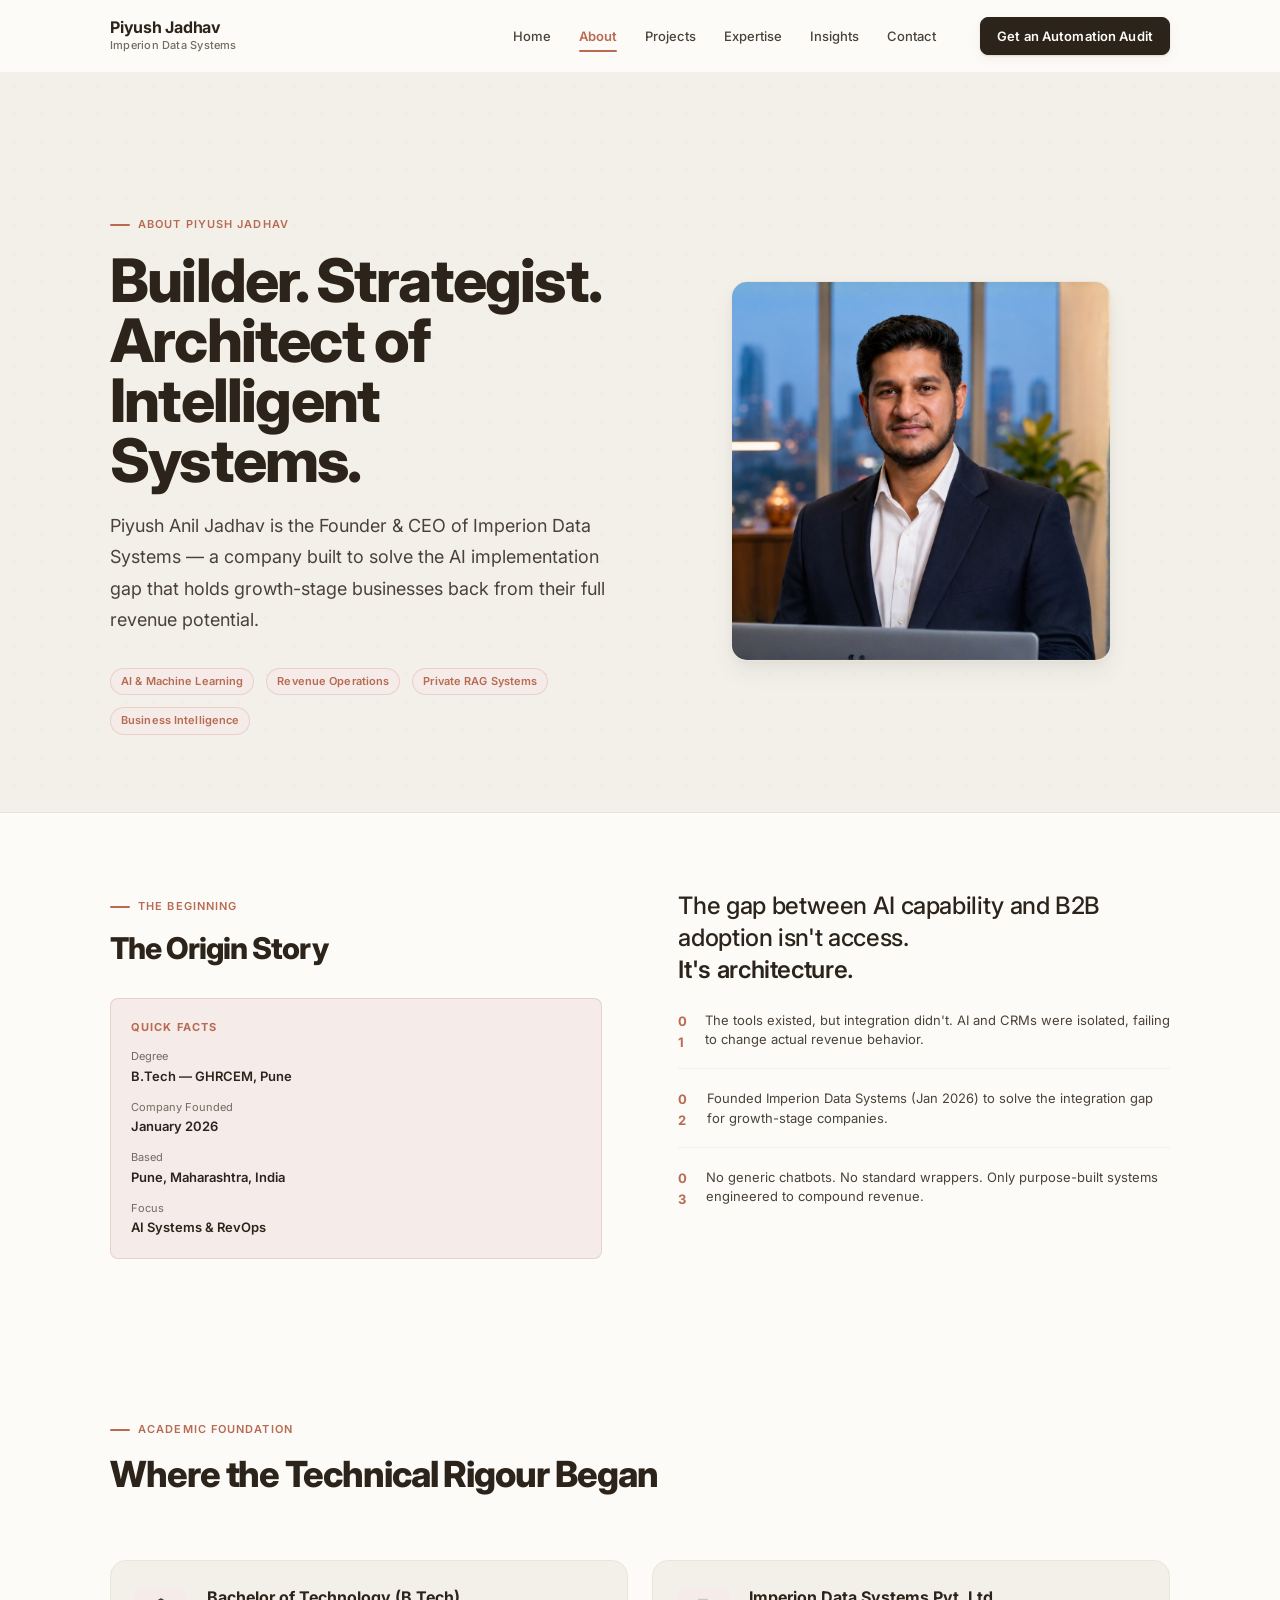
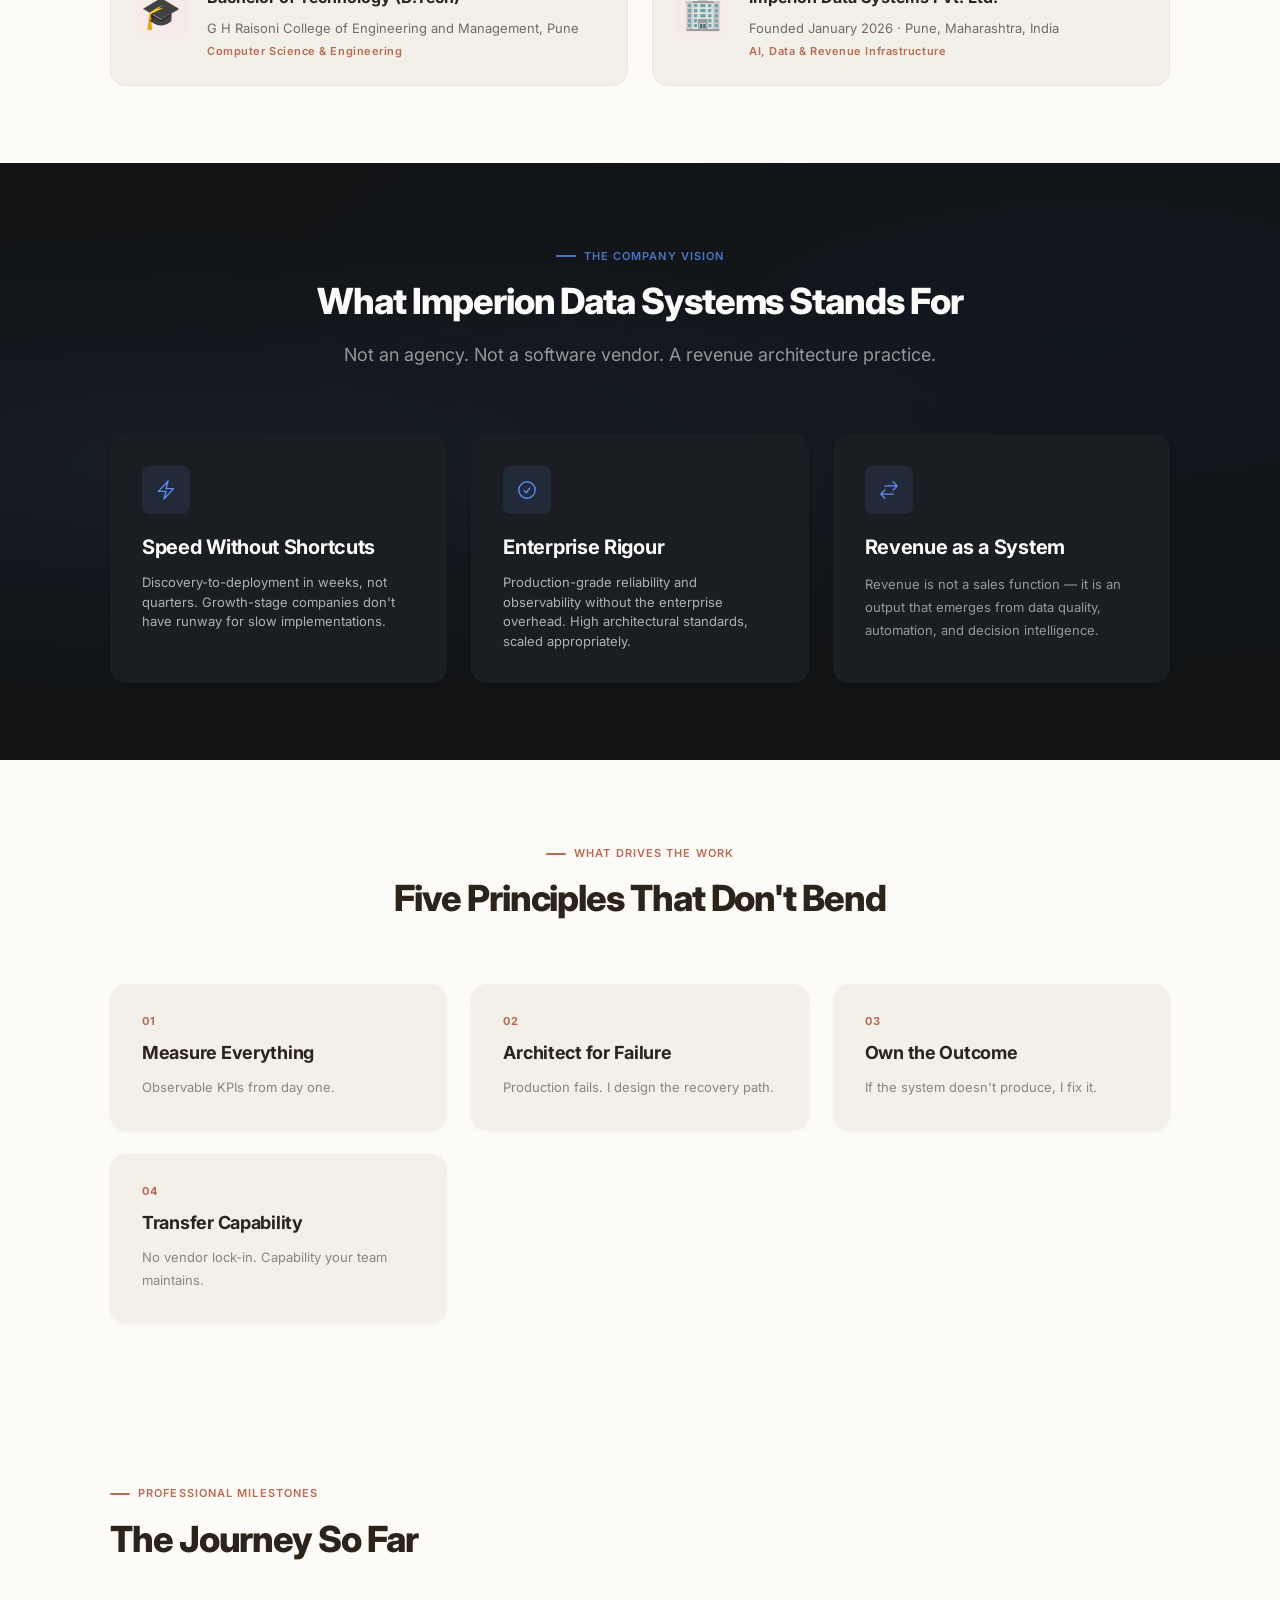
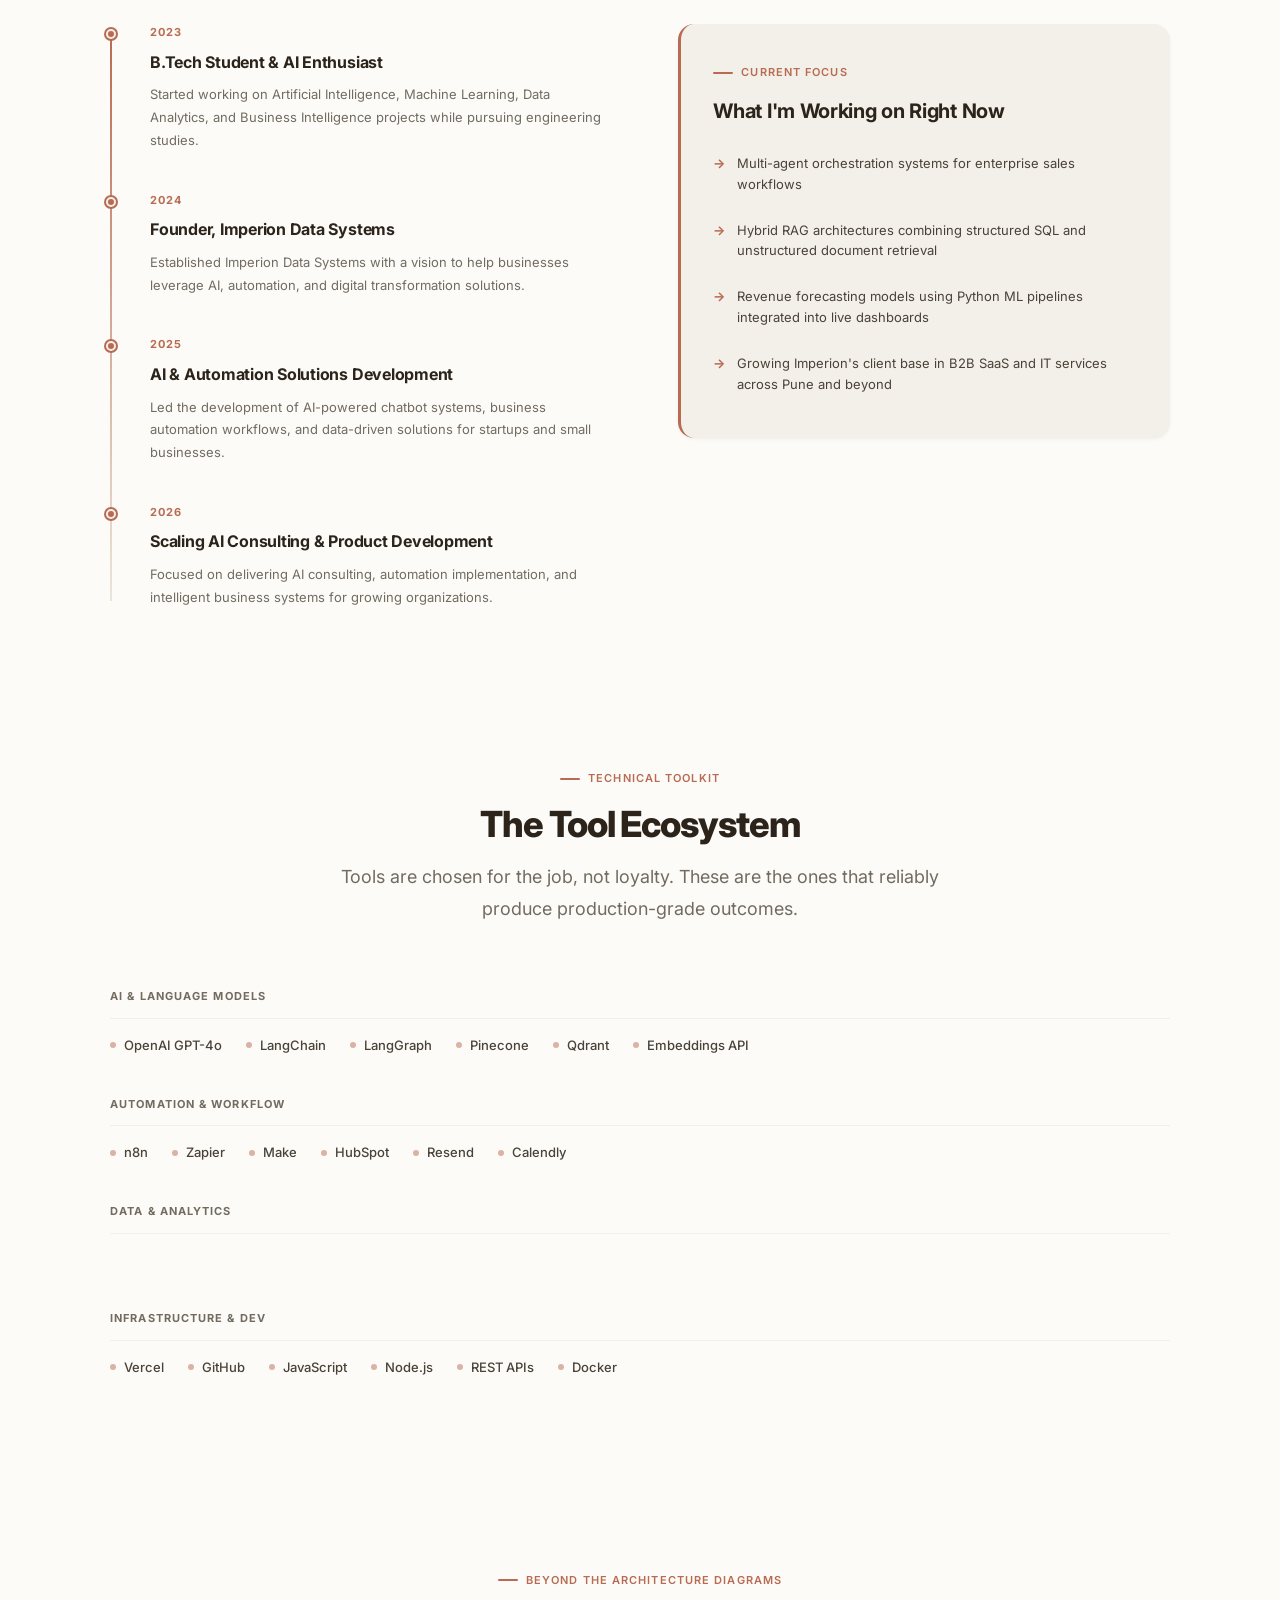
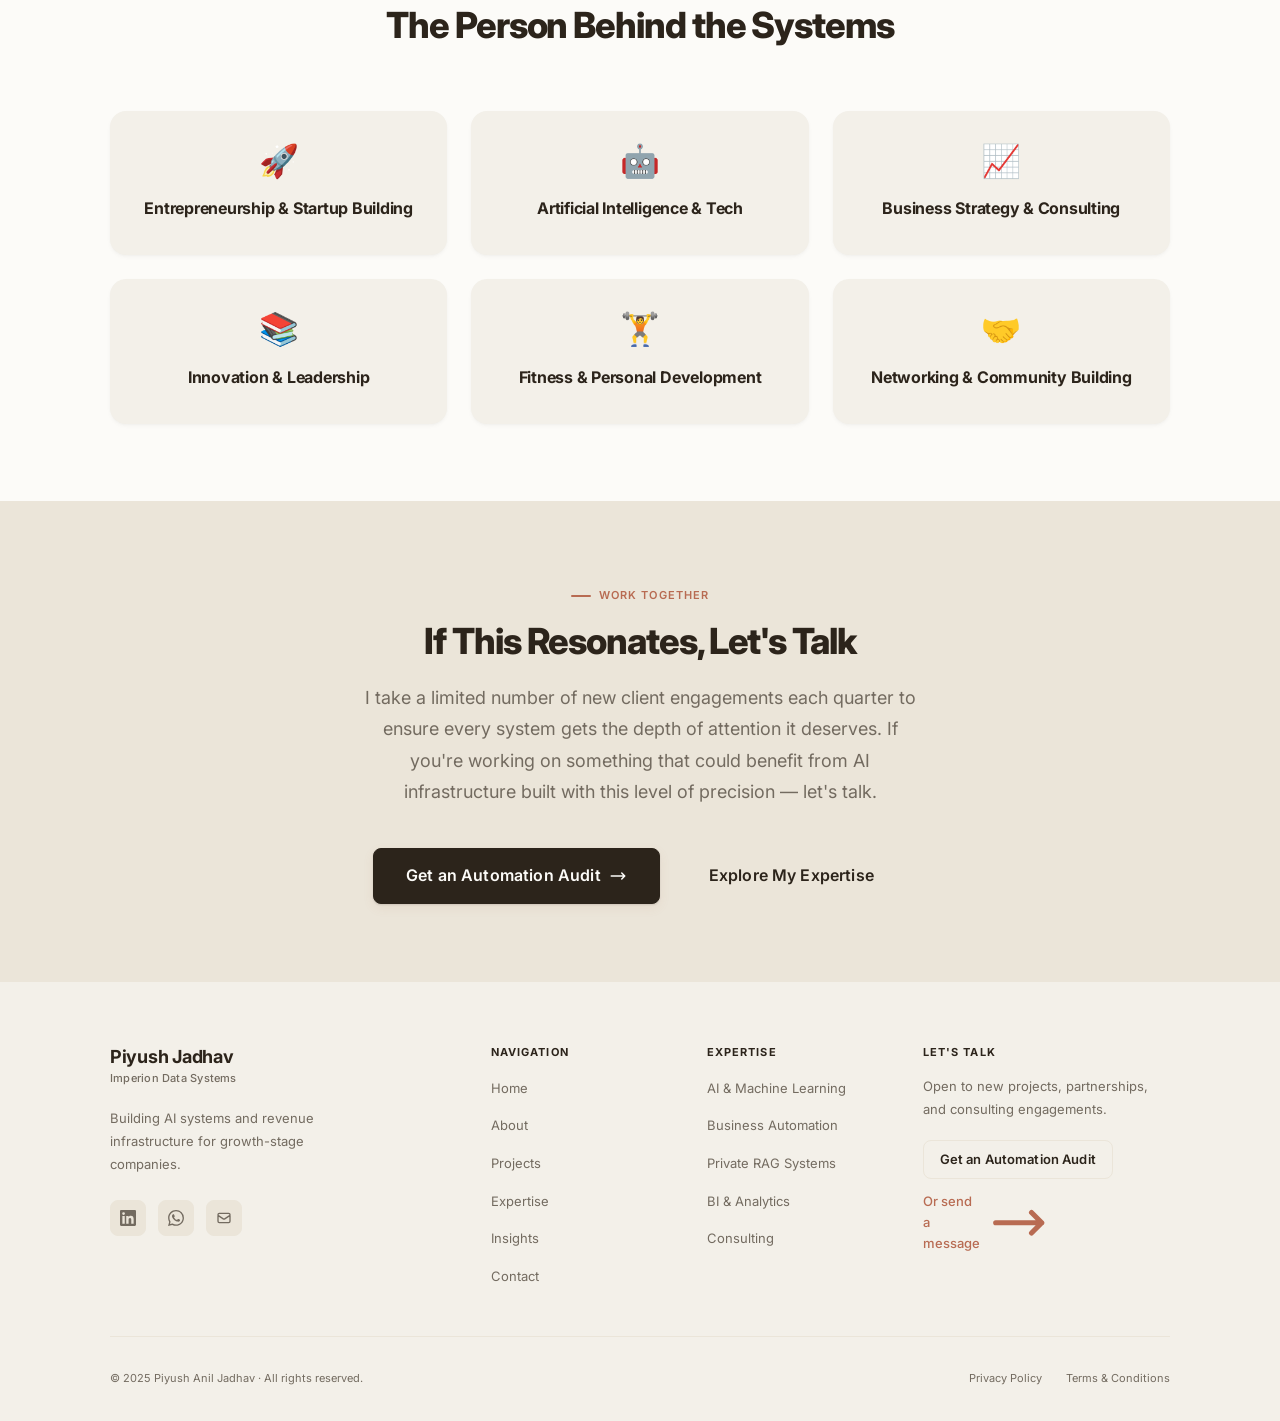
==== commit d9f0e71d: "Address founder feedback: Stronger CTAs, explicit numbers in project outcomes, explicit Who I Am pos" ====
--- a/about.html
+++ b/about.html
@@ -85,7 +85,7 @@
           </ul>
           <div class="nav-actions">
             
-            <a href="https://calendly.com/info-imperiondatasystem/discovery-call" target="_blank" rel="noopener noreferrer" class="btn btn-primary btn-sm">Book a Consultation</a>
+            <a href="https://calendly.com/info-imperiondatasystem/discovery-call" target="_blank" rel="noopener noreferrer" class="btn btn-primary btn-sm">Get an Automation Audit</a>
           </div>
         </div>
 
@@ -111,7 +111,7 @@
         <li><a href="contact.html"   class="nav-overlay-link">Contact</a></li>
       </ul>
       <div class="nav-overlay-actions">
-        <a href="https://calendly.com/info-imperiondatasystem/discovery-call" target="_blank" rel="noopener noreferrer" class="btn btn-primary w-full" style="justify-content: center;">Book a Discovery Call</a>
+        <a href="https://calendly.com/info-imperiondatasystem/discovery-call" target="_blank" rel="noopener noreferrer" class="btn btn-primary w-full" style="justify-content: center;">Get an Automation Audit</a>
         <a href="contact.html" class="btn btn-outline w-full" style="justify-content: center;">Let's Connect</a>
         <div class="nav-overlay-social">
           <a href="https://www.linkedin.com/in/-piyush-jadhav" target="_blank" rel="noopener noreferrer" class="social-link" aria-label="LinkedIn">
@@ -495,9 +495,7 @@
             I take a limited number of new client engagements each quarter to ensure every system gets the depth of attention it deserves. If you're working on something that could benefit from AI infrastructure built with this level of precision — let's talk.
           </p>
           <div style="display: flex; gap: var(--space-4); justify-content: center; flex-wrap: wrap;">
-            <a href="https://calendly.com/info-imperiondatasystem/discovery-call" target="_blank" rel="noopener noreferrer" class="btn btn-primary btn-lg btn-arrow" id="about-cta-book">
-              Book a Discovery Call
-              <svg xmlns="http://www.w3.org/2000/svg" fill="none" viewBox="0 0 24 24" stroke="currentColor" stroke-width="2" width="18" height="18" aria-hidden="true"><path stroke-linecap="round" stroke-linejoin="round" d="M17 8l4 4m0 0l-4 4m4-4H3"/></svg>
+            <a href="https://calendly.com/info-imperiondatasystem/discovery-call" target="_blank" rel="noopener noreferrer" class="btn btn-primary btn-lg btn-arrow" id="about-cta-book">Get an Automation Audit<svg xmlns="http://www.w3.org/2000/svg" fill="none" viewBox="0 0 24 24" stroke="currentColor" stroke-width="2" width="18" height="18" aria-hidden="true"><path stroke-linecap="round" stroke-linejoin="round" d="M17 8l4 4m0 0l-4 4m4-4H3"/></svg>
             </a>
             <a href="expertise.html" class="btn btn-outline btn-lg">Explore My Expertise</a>
           </div>
@@ -557,7 +555,7 @@
         <div class="footer-cta-col">
           <h3 class="footer-col-heading">Let's Talk</h3>
           <p class="footer-cta-text">Open to new projects, partnerships, and consulting engagements.</p>
-          <a href="https://calendly.com/info-imperiondatasystem/discovery-call" target="_blank" rel="noopener noreferrer" class="btn btn-outline btn-sm">Book a Discovery Call</a>
+          <a href="https://calendly.com/info-imperiondatasystem/discovery-call" target="_blank" rel="noopener noreferrer" class="btn btn-outline btn-sm">Get an Automation Audit</a>
           <a href="contact.html" class="footer-contact-link">Or send a message <svg xmlns="http://www.w3.org/2000/svg" fill="none" viewBox="0 0 24 24" stroke="currentColor" stroke-width="2" aria-hidden="true"><path stroke-linecap="round" stroke-linejoin="round" d="M17 8l4 4m0 0l-4 4m4-4H3"/></svg></a>
         </div>
       </div>
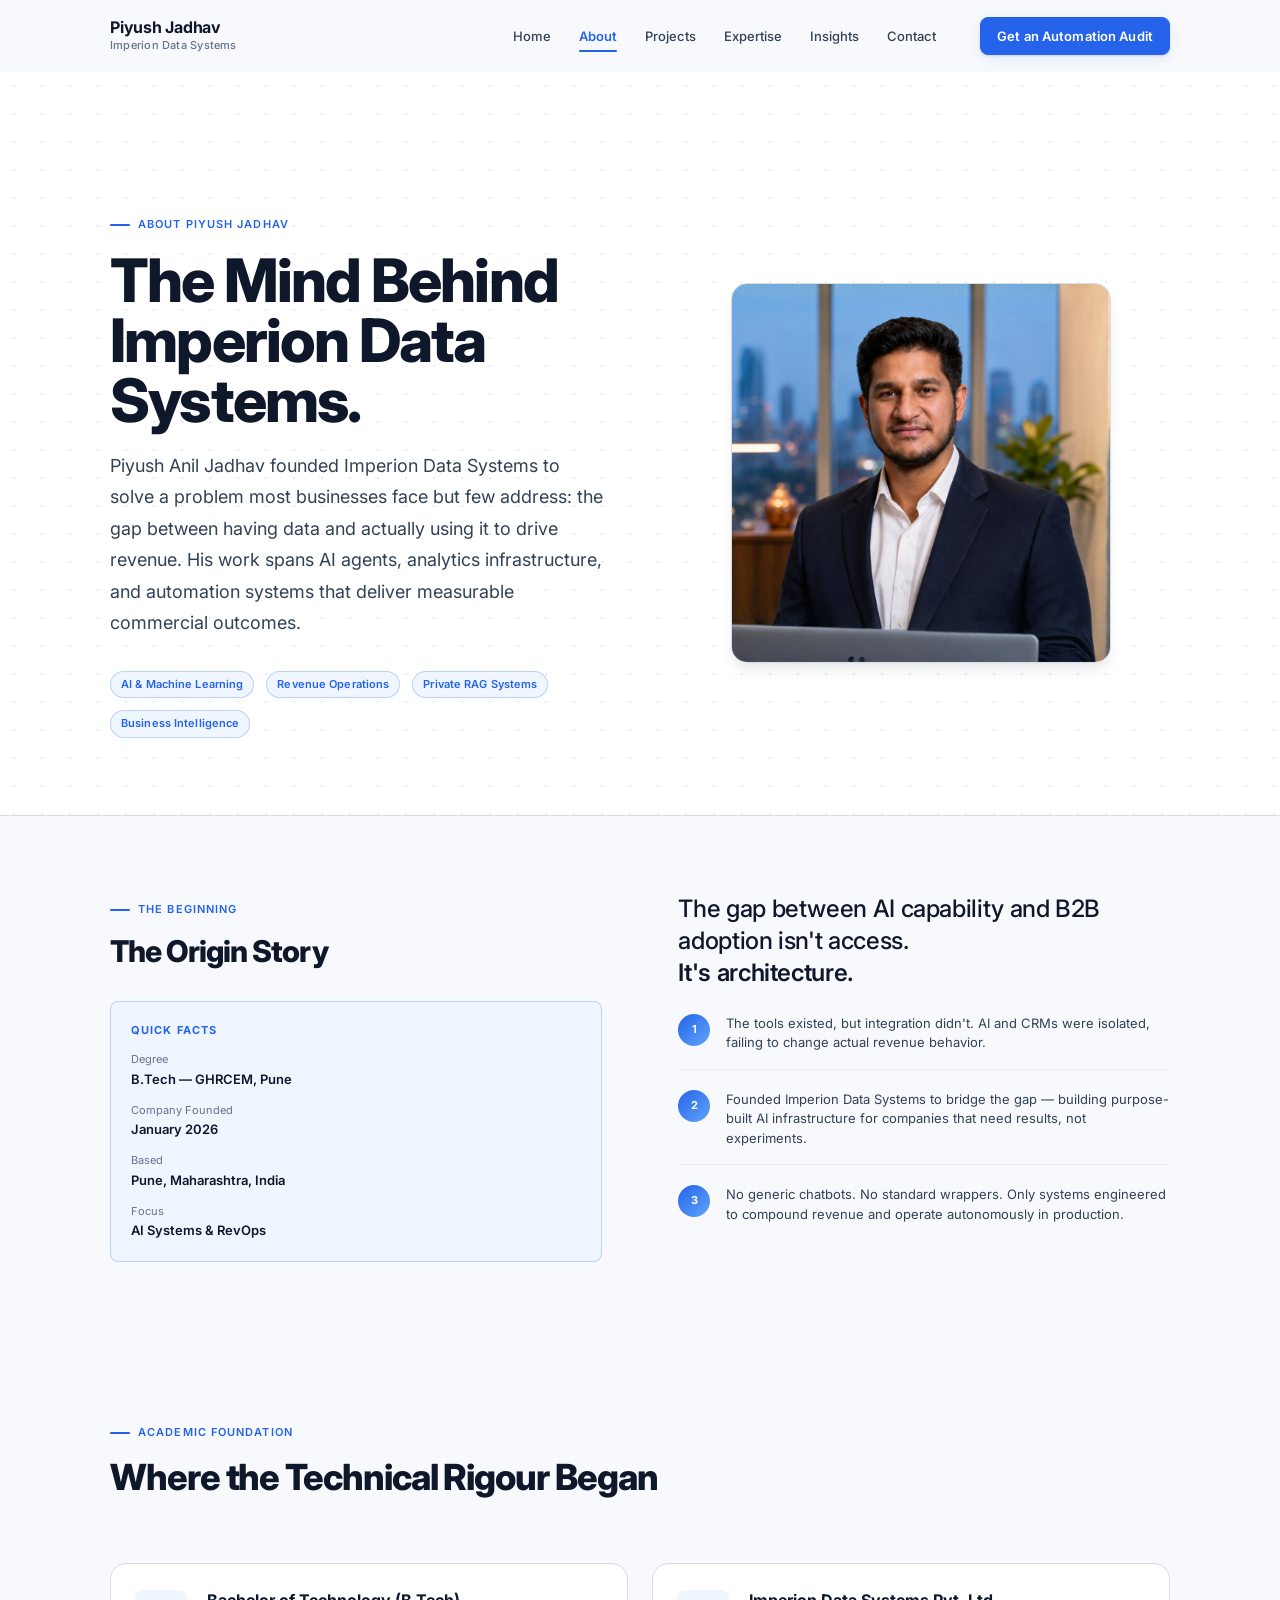
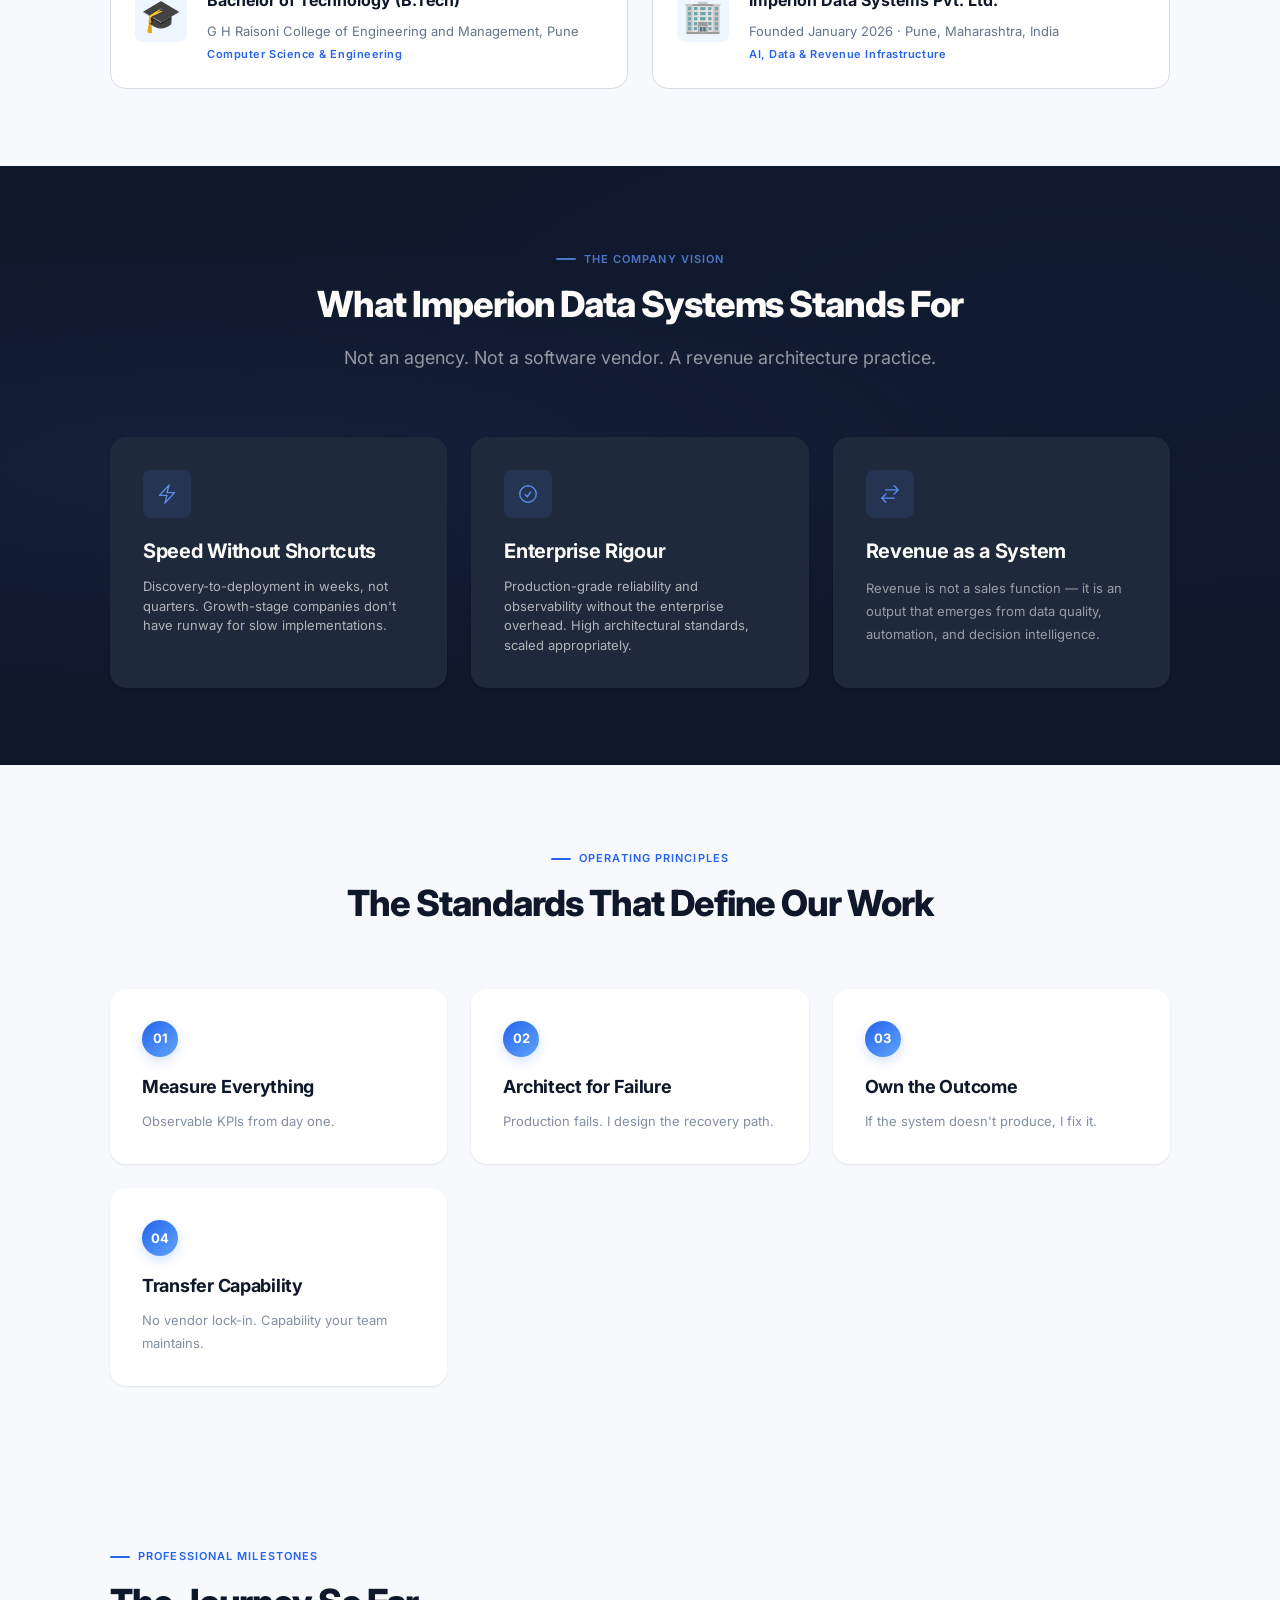
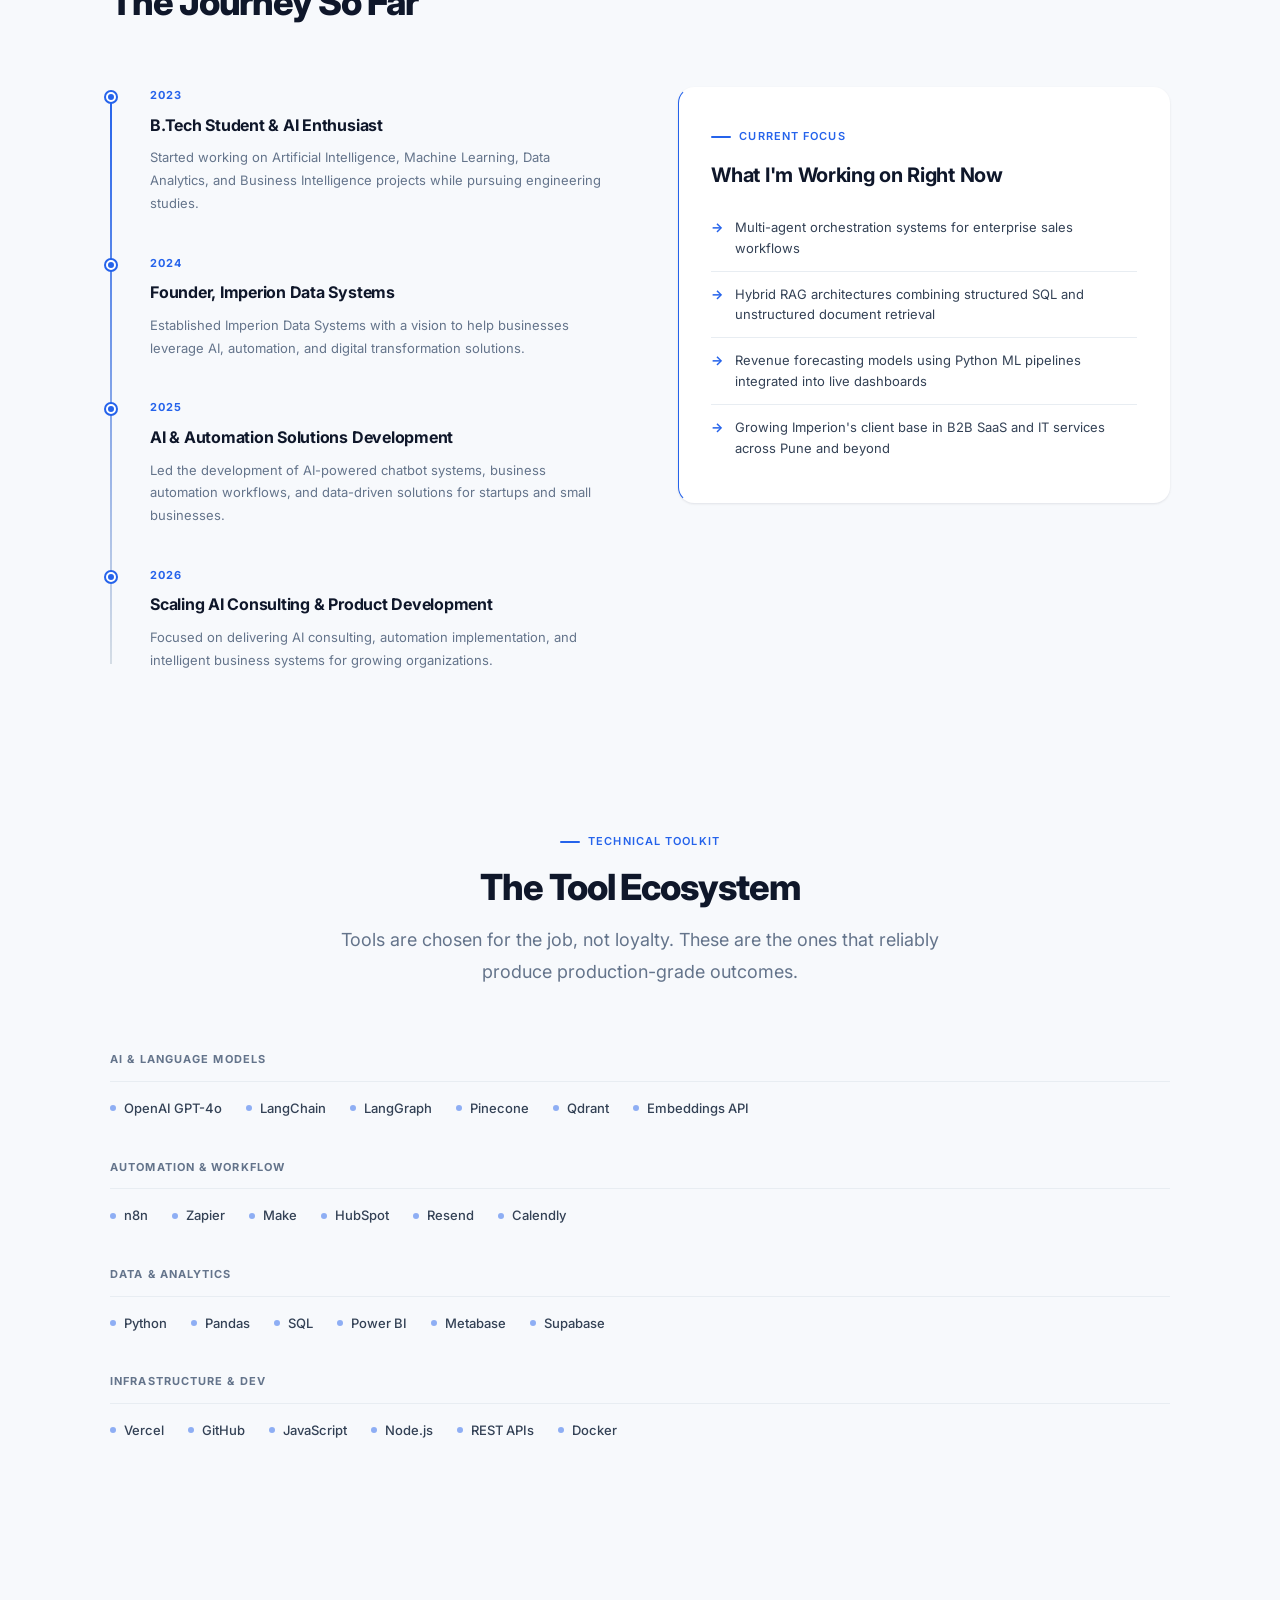
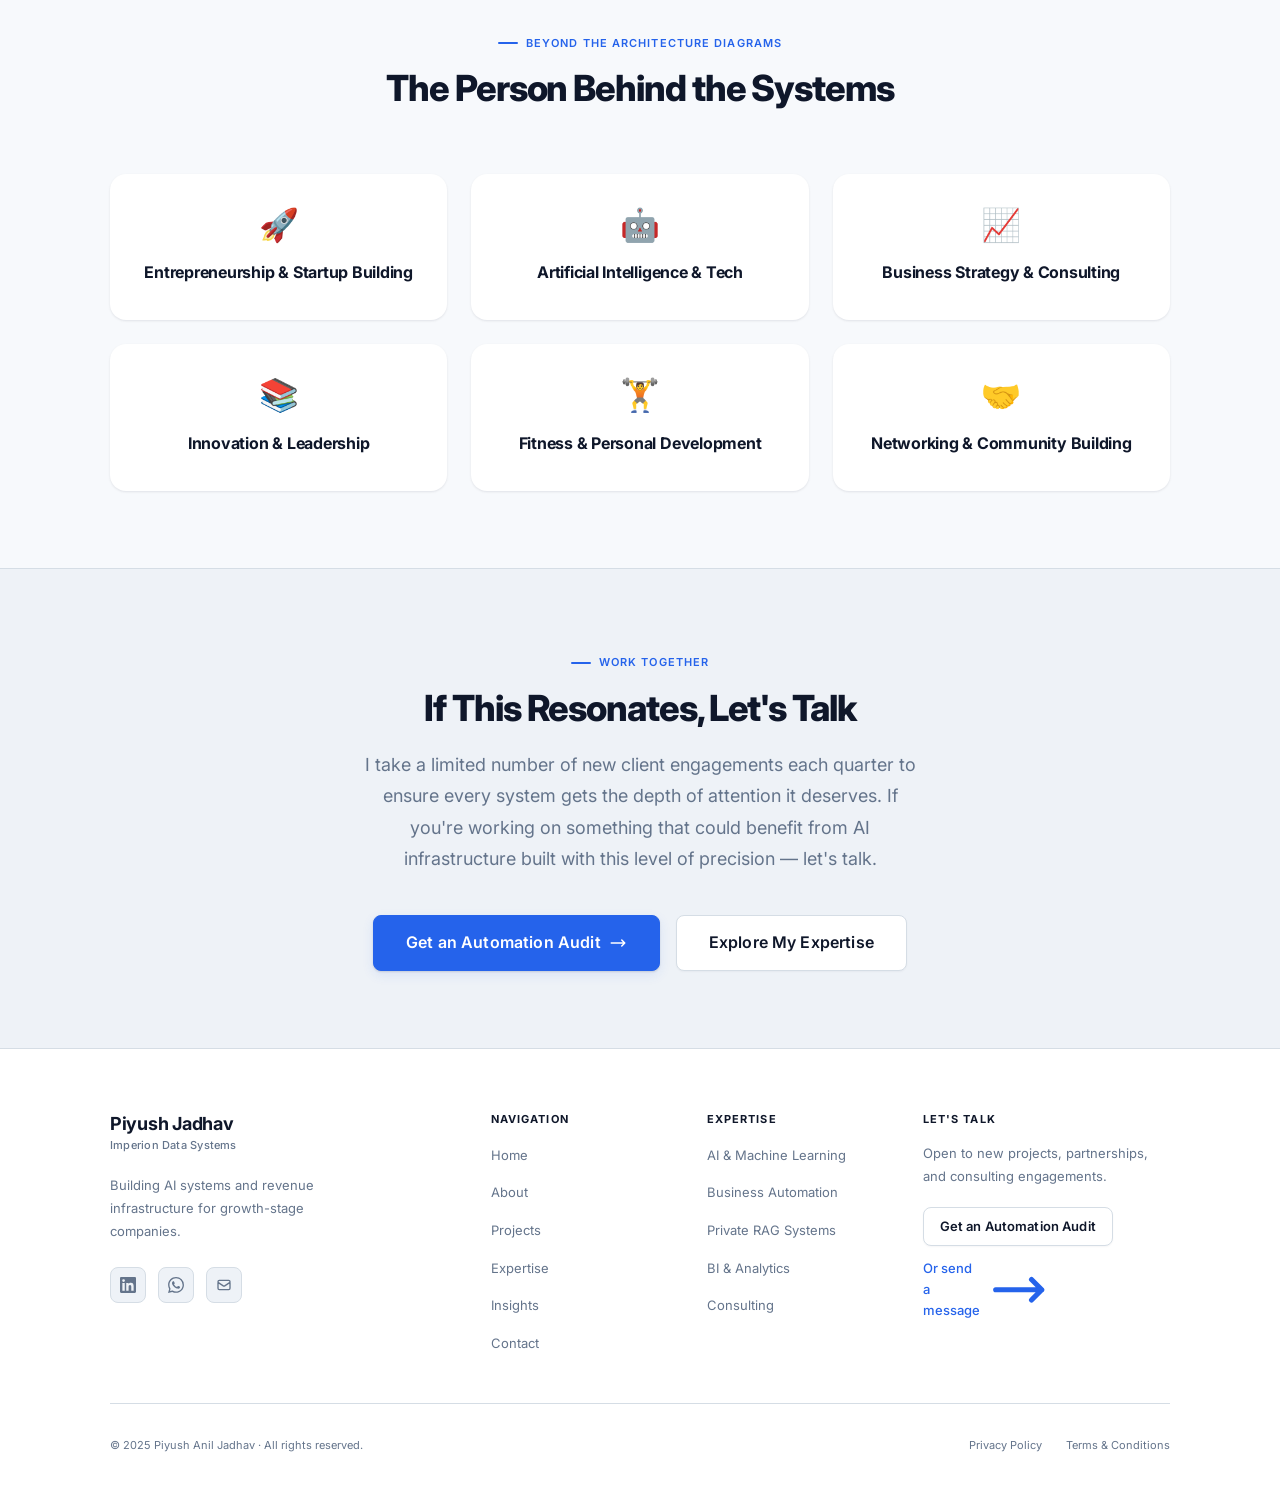
==== commit eb4b8ce2: "Premium overhaul: Blue corporate theme, authority-driven copywriting, results strip, floating badge " ====
--- a/about.html
+++ b/about.html
@@ -142,10 +142,10 @@
           <div class="reveal" style="flex: 1.2;">
             <span class="eyebrow">About Piyush Jadhav</span>
             <h1 class="display-heading" id="about-hero-heading">
-              Builder. Strategist.<br>Architect of Intelligent Systems.
+              The Mind Behind<br>Imperion Data Systems.
             </h1>
             <p style="font-size: var(--text-lg); color: var(--clr-text-body); line-height: var(--leading-relaxed); max-width: 54ch; margin-top: var(--space-5);">
-              Piyush Anil Jadhav is the Founder &amp; CEO of Imperion Data Systems — a company built to solve the AI implementation gap that holds growth-stage businesses back from their full revenue potential.
+              Piyush Anil Jadhav founded Imperion Data Systems to solve a problem most businesses face but few address: the gap between having data and actually using it to drive revenue. His work spans AI agents, analytics infrastructure, and automation systems that deliver measurable commercial outcomes.
             </p>
             <div style="display: flex; gap: var(--space-3); flex-wrap: wrap; margin-top: var(--space-8);">
               <span class="tag tag-accent">AI &amp; Machine Learning</span>
@@ -199,16 +199,16 @@
             </h3>
             <ul style="list-style: none; padding: 0; display: flex; flex-direction: column; gap: var(--space-5);">
               <li style="display: flex; gap: var(--space-4); align-items: flex-start; padding-bottom: var(--space-4); border-bottom: 1px solid var(--clr-border-subtle);">
-                <span style="color: var(--clr-accent); font-weight: var(--weight-bold); font-size: var(--text-sm);">01</span>
+                <span style="display: inline-flex; align-items: center; justify-content: center; width: 32px; height: 32px; min-width: 32px; border-radius: 50%; background: linear-gradient(135deg, var(--clr-accent), var(--clr-accent-mid)); color: #fff; font-size: var(--text-xs); font-weight: var(--weight-bold);">1</span>
                 <span style="font-size: var(--text-sm); color: var(--clr-text-body); line-height: 1.5;">The tools existed, but integration didn't. AI and CRMs were isolated, failing to change actual revenue behavior.</span>
               </li>
               <li style="display: flex; gap: var(--space-4); align-items: flex-start; padding-bottom: var(--space-4); border-bottom: 1px solid var(--clr-border-subtle);">
-                <span style="color: var(--clr-accent); font-weight: var(--weight-bold); font-size: var(--text-sm);">02</span>
-                <span style="font-size: var(--text-sm); color: var(--clr-text-body); line-height: 1.5;">Founded Imperion Data Systems (Jan 2026) to solve the integration gap for growth-stage companies.</span>
+                <span style="display: inline-flex; align-items: center; justify-content: center; width: 32px; height: 32px; min-width: 32px; border-radius: 50%; background: linear-gradient(135deg, var(--clr-accent), var(--clr-accent-mid)); color: #fff; font-size: var(--text-xs); font-weight: var(--weight-bold);">2</span>
+                <span style="font-size: var(--text-sm); color: var(--clr-text-body); line-height: 1.5;">Founded Imperion Data Systems to bridge the gap — building purpose-built AI infrastructure for companies that need results, not experiments.</span>
               </li>
               <li style="display: flex; gap: var(--space-4); align-items: flex-start;">
-                <span style="color: var(--clr-accent); font-weight: var(--weight-bold); font-size: var(--text-sm);">03</span>
-                <span style="font-size: var(--text-sm); color: var(--clr-text-body); line-height: 1.5;">No generic chatbots. No standard wrappers. Only purpose-built systems engineered to compound revenue.</span>
+                <span style="display: inline-flex; align-items: center; justify-content: center; width: 32px; height: 32px; min-width: 32px; border-radius: 50%; background: linear-gradient(135deg, var(--clr-accent), var(--clr-accent-mid)); color: #fff; font-size: var(--text-xs); font-weight: var(--weight-bold);">3</span>
+                <span style="font-size: var(--text-sm); color: var(--clr-text-body); line-height: 1.5;">No generic chatbots. No standard wrappers. Only systems engineered to compound revenue and operate autonomously in production.</span>
               </li>
             </ul>
           </div>
@@ -295,8 +295,8 @@
     <section class="section" id="values" aria-labelledby="values-heading">
       <div class="container">
         <div class="section-header centered reveal">
-          <span class="eyebrow">What Drives the Work</span>
-          <h2 class="section-heading" id="values-heading">Five Principles That Don't Bend</h2>
+          <span class="eyebrow">Operating Principles</span>
+          <h2 class="section-heading" id="values-heading">The Standards That Define Our Work</h2>
         </div>
         <div class="grid grid-auto" style="margin-top: var(--space-12);">
           <div class="diff-card reveal reveal-delay-1">
--- a/assets/css/styles.css
+++ b/assets/css/styles.css
@@ -28,40 +28,40 @@
 
 :root {
 
-  /* Warm Earthy Theme */
-  --clr-bg:              #FCFBF8;
-  --clr-surface:         #F3F0E9;
-  --clr-surface-alt:     #EBE5D9;
-  --clr-surface-raised:  #F3F0E9;
-  --clr-border:          #EBE5D9;
-  --clr-border-subtle:   #F3F0E9;
-
-  --clr-text-primary:    #2C241B;
-  --clr-text-body:       #4A4238;
-  --clr-text-muted:      #736B60;
-  --clr-text-placeholder:#A69F93;
-  --clr-text-on-accent:  #FCFBF8;
-
-  /* Warm Terracotta Accent */
-  --clr-accent:          #B86B52;
-  --clr-accent-hover:    #96543E;
-  --clr-accent-mid:      #D48D75;
-  --clr-accent-light:    #F5EBE8;
-  --clr-accent-glow:     rgba(184, 107, 82, 0.08);
-  --clr-accent-border:   rgba(184, 107, 82, 0.20);
-
-  --clr-cta:             #2C241B;
-  --clr-cta-hover:       #1A150F;
-  --clr-cta-text:        #FCFBF8;
-
-  --clr-dark-hero:       #111315;
-  --clr-dark-surface:    #1A1D21;
-  --clr-dark-border:     rgba(255, 255, 255, 0.06);
-
-  --clr-success:         #2F7C4E;
-  --clr-success-bg:      #EEF6F0;
-  --clr-error:           #A83232;
-  --clr-error-bg:        #FCEEEE;
+  /* Corporate Blue Theme */
+  --clr-bg:              #F7F9FC;
+  --clr-surface:         #FFFFFF;
+  --clr-surface-alt:     #EEF2F7;
+  --clr-surface-raised:  #FFFFFF;
+  --clr-border:          #D5DDE5;
+  --clr-border-subtle:   #E8EDF2;
+
+  --clr-text-primary:    #0F172A;
+  --clr-text-body:       #334155;
+  --clr-text-muted:      #64748B;
+  --clr-text-placeholder:#94A3B8;
+  --clr-text-on-accent:  #FFFFFF;
+
+  /* Corporate Blue Accent */
+  --clr-accent:          #2563EB;
+  --clr-accent-hover:    #1D4ED8;
+  --clr-accent-mid:      #60A5FA;
+  --clr-accent-light:    #EFF6FF;
+  --clr-accent-glow:     rgba(37, 99, 235, 0.10);
+  --clr-accent-border:   rgba(37, 99, 235, 0.25);
+
+  --clr-cta:             #2563EB;
+  --clr-cta-hover:       #1D4ED8;
+  --clr-cta-text:        #FFFFFF;
+
+  --clr-dark-hero:       #0F172A;
+  --clr-dark-surface:    #1E293B;
+  --clr-dark-border:     rgba(255, 255, 255, 0.08);
+
+  --clr-success:         #16A34A;
+  --clr-success-bg:      #F0FDF4;
+  --clr-error:           #DC2626;
+  --clr-error-bg:        #FEF2F2;
 
   /* --- TYPOGRAPHY --- */
   --font-sans:    'Inter', system-ui, -apple-system, sans-serif;
@@ -113,14 +113,14 @@
   --space-28:  7rem;
   --space-32:  8rem;
 
-  /* --- SHADOWS (Extremely subtle/minimal) --- */
-  --shadow-xs:     0 1px 2px rgba(0, 0, 0, 0.02);
-  --shadow-sm:     0 2px 4px rgba(0, 0, 0, 0.03), 0 1px 2px rgba(0, 0, 0, 0.02);
-  --shadow-md:     0 4px 8px rgba(0, 0, 0, 0.04), 0 2px 4px rgba(0, 0, 0, 0.02);
-  --shadow-lg:     0 12px 24px rgba(0, 0, 0, 0.05), 0 4px 8px rgba(0, 0, 0, 0.03);
-  --shadow-xl:     0 24px 48px rgba(0, 0, 0, 0.06), 0 8px 16px rgba(0, 0, 0, 0.04);
-  --shadow-accent: 0 4px 16px rgba(74, 107, 117, 0.10);
-  --shadow-nav:    0 1px 0 var(--clr-border), 0 4px 16px rgba(0, 0, 0, 0.03);
+  /* --- SHADOWS (Professional depth) --- */
+  --shadow-xs:     0 1px 2px rgba(15, 23, 42, 0.04);
+  --shadow-sm:     0 1px 3px rgba(15, 23, 42, 0.06), 0 1px 2px rgba(15, 23, 42, 0.04);
+  --shadow-md:     0 4px 6px -1px rgba(15, 23, 42, 0.07), 0 2px 4px -1px rgba(15, 23, 42, 0.04);
+  --shadow-lg:     0 10px 15px -3px rgba(15, 23, 42, 0.08), 0 4px 6px -2px rgba(15, 23, 42, 0.04);
+  --shadow-xl:     0 20px 25px -5px rgba(15, 23, 42, 0.08), 0 10px 10px -5px rgba(15, 23, 42, 0.03);
+  --shadow-accent: 0 4px 14px rgba(37, 99, 235, 0.15);
+  --shadow-nav:    0 1px 0 var(--clr-border), 0 4px 16px rgba(15, 23, 42, 0.04);
 
   /* --- BORDER RADIUS (Rounded/premium edges) --- */
   --radius-sm:   4px;
@@ -540,15 +540,17 @@
 
 /* Outline button */
 .btn-outline {
-  background-color: transparent;
+  background-color: var(--clr-surface);
   border-color: var(--clr-border);
   color: var(--clr-text-primary);
+  box-shadow: var(--shadow-xs);
 }
 
 .btn-outline:hover {
-  background-color: var(--clr-surface-alt);
-  border-color: var(--clr-accent-border);
+  background-color: var(--clr-accent-light);
+  border-color: var(--clr-accent);
   color: var(--clr-accent);
+  box-shadow: var(--shadow-sm);
   transform: translateY(-1px);
 }
 
@@ -638,9 +640,10 @@
 
 /* Hover lift — used on interactive cards */
 .card-hover:hover {
-  box-shadow: var(--shadow-md);
+  box-shadow: var(--shadow-lg);
   background-color: var(--clr-surface);
   transform: translateY(-4px);
+  border-color: var(--clr-accent-border);
 }
 
 /* Bordered accent — left border style */
@@ -3565,11 +3568,19 @@
 }
 
 .diff-number {
-  font-size: var(--text-xs);
+  display: inline-flex;
+  align-items: center;
+  justify-content: center;
+  width: 36px;
+  height: 36px;
+  border-radius: 50%;
+  background: linear-gradient(135deg, var(--clr-accent), var(--clr-accent-mid));
+  color: #FFFFFF;
+  font-size: var(--text-sm);
   font-weight: var(--weight-bold);
-  letter-spacing: var(--tracking-wider);
-  color: var(--clr-accent);
-  margin-bottom: var(--space-4);
+  letter-spacing: 0;
+  margin-bottom: var(--space-5);
+  box-shadow: 0 4px 12px rgba(37, 99, 235, 0.2);
 }
 
 .diff-title {
@@ -3956,6 +3967,47 @@
 
 .social-link-card:hover {
   transform: translateY(-2px);
-  border-color: var(--clr-text-primary);
-  box-shadow: 0 4px 6px -1px rgba(0, 0, 0, 0.05), 0 2px 4px -1px rgba(0, 0, 0, 0.03);
-}
+  border-color: var(--clr-accent);
+  box-shadow: var(--shadow-md);
+}
+
+
+/* ─── PREMIUM ANIMATIONS ──────────────────────────────────── */
+
+@keyframes float {
+  0%, 100% { transform: translateY(0); }
+  50% { transform: translateY(-6px); }
+}
+
+.founder-badge {
+  animation: float 4s ease-in-out infinite;
+}
+
+.founder-badge.badge-tr {
+  animation-delay: 0.5s;
+}
+
+.founder-badge.badge-br {
+  animation-delay: 1s;
+}
+
+/* Cards get a transparent border for smooth hover transitions */
+.card {
+  border: 1px solid transparent;
+}
+
+/* Primary CTA subtle pulse on idle */
+@keyframes cta-pulse {
+  0%, 100% { box-shadow: 0 1px 2px rgba(0,0,0,0.12), 0 4px 12px var(--clr-accent-glow); }
+  50% { box-shadow: 0 1px 2px rgba(0,0,0,0.12), 0 4px 24px var(--clr-accent-glow), 0 0 0 6px var(--clr-accent-glow); }
+}
+
+.btn-primary.btn-lg,
+.btn-primary.btn-xl {
+  animation: cta-pulse 3s ease-in-out infinite;
+}
+
+.btn-primary.btn-lg:hover,
+.btn-primary.btn-xl:hover {
+  animation: none;
+}
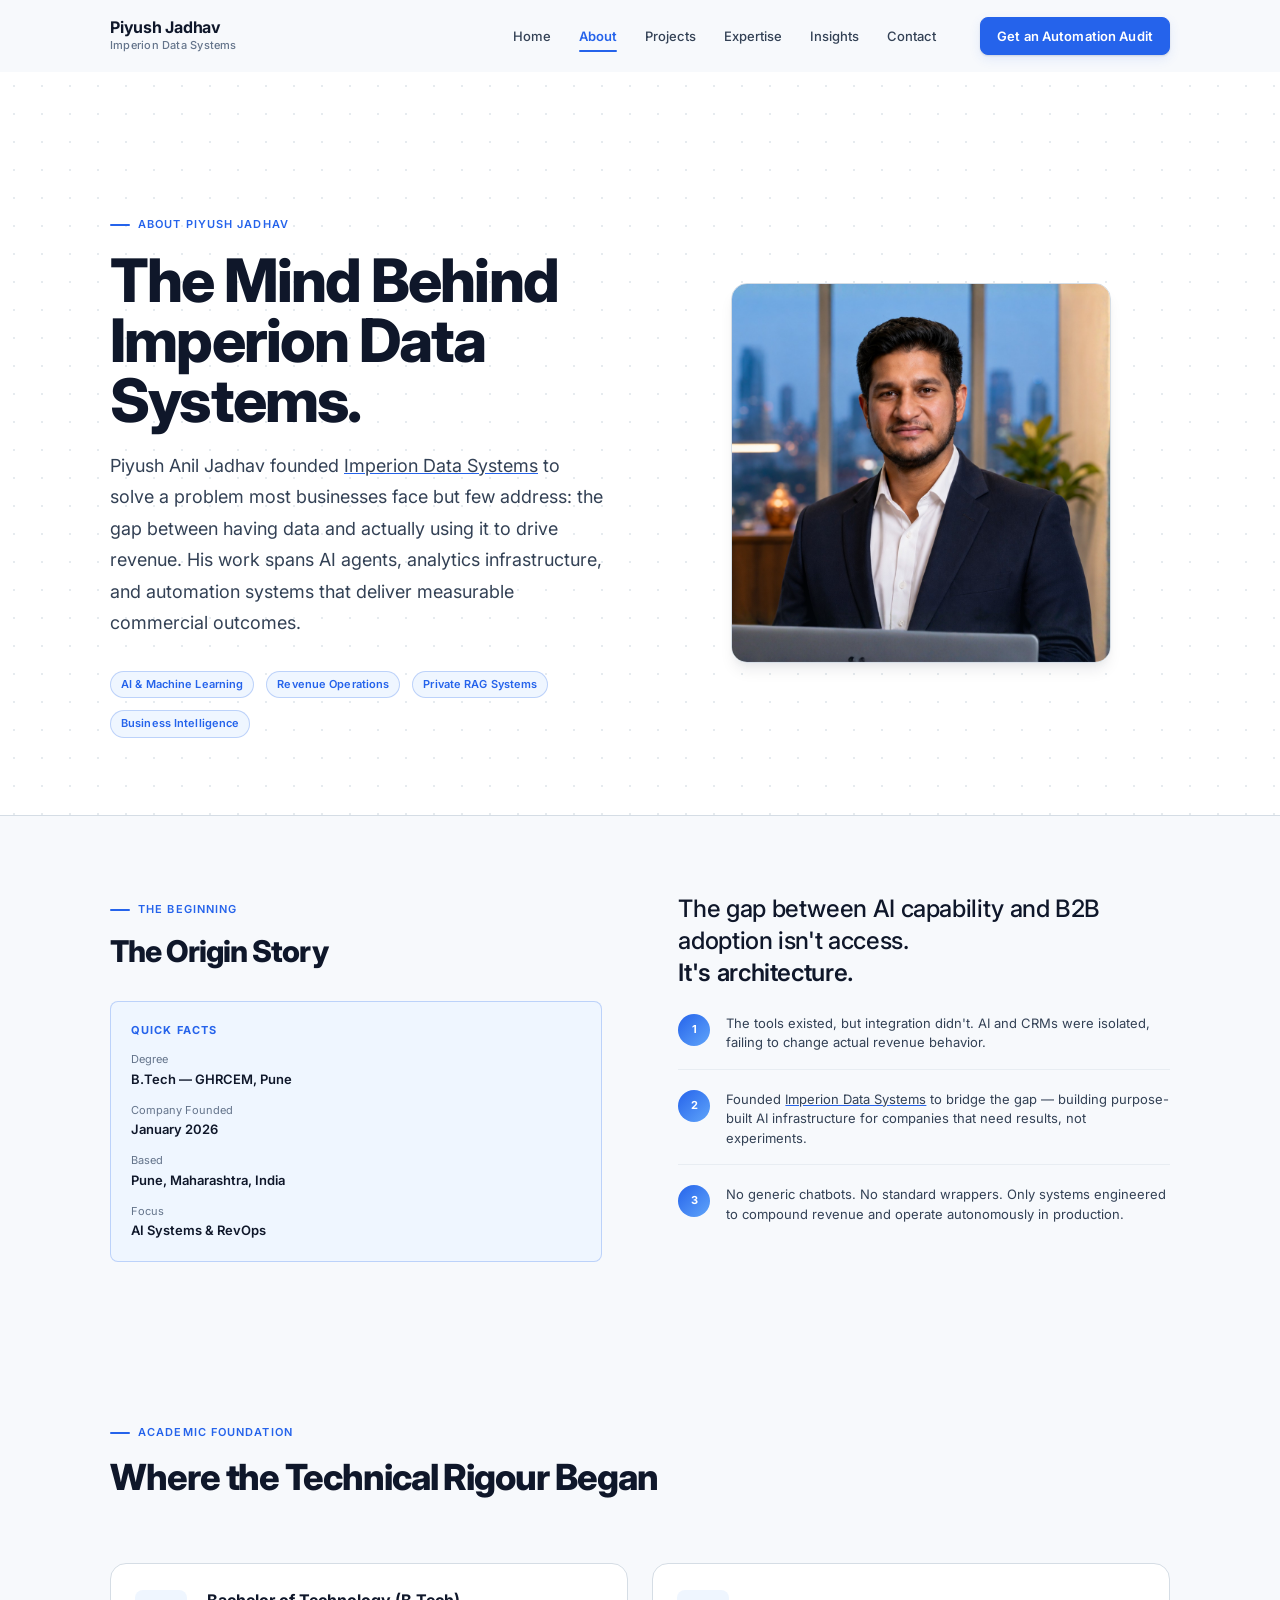
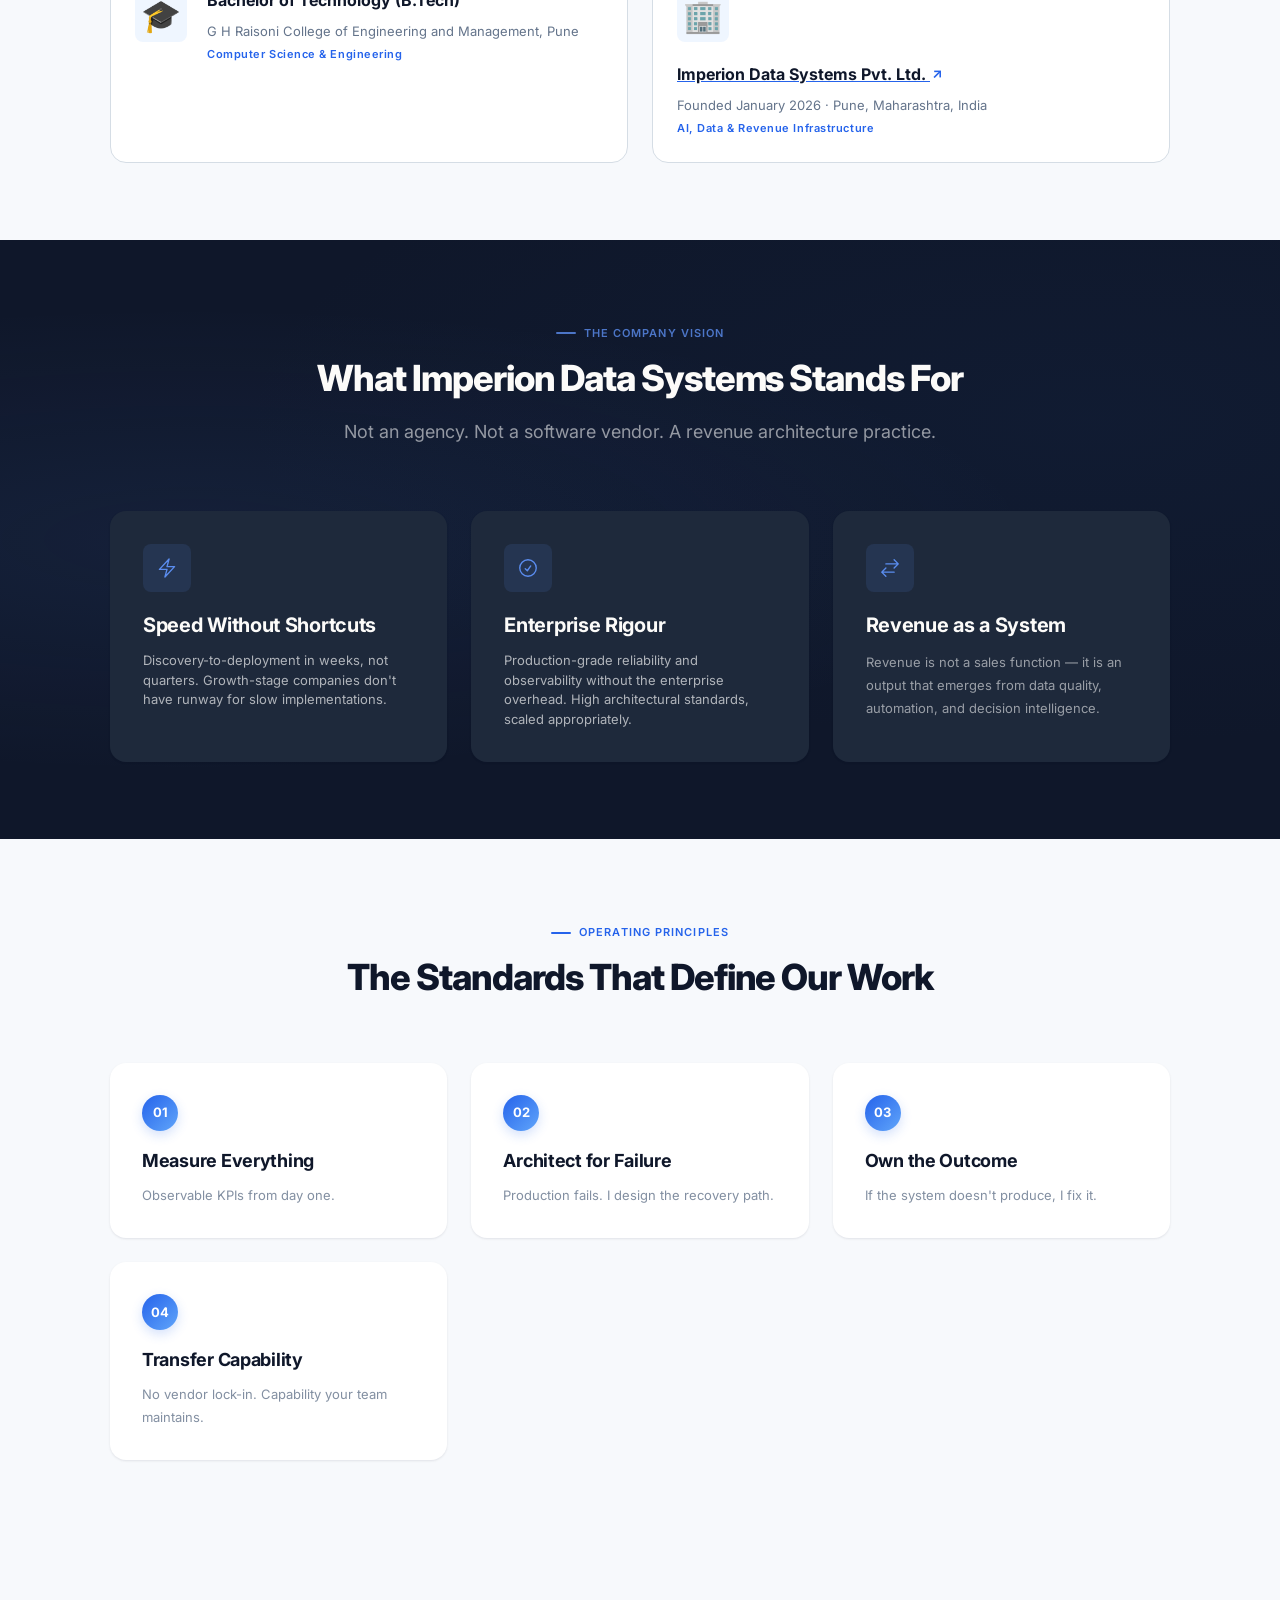
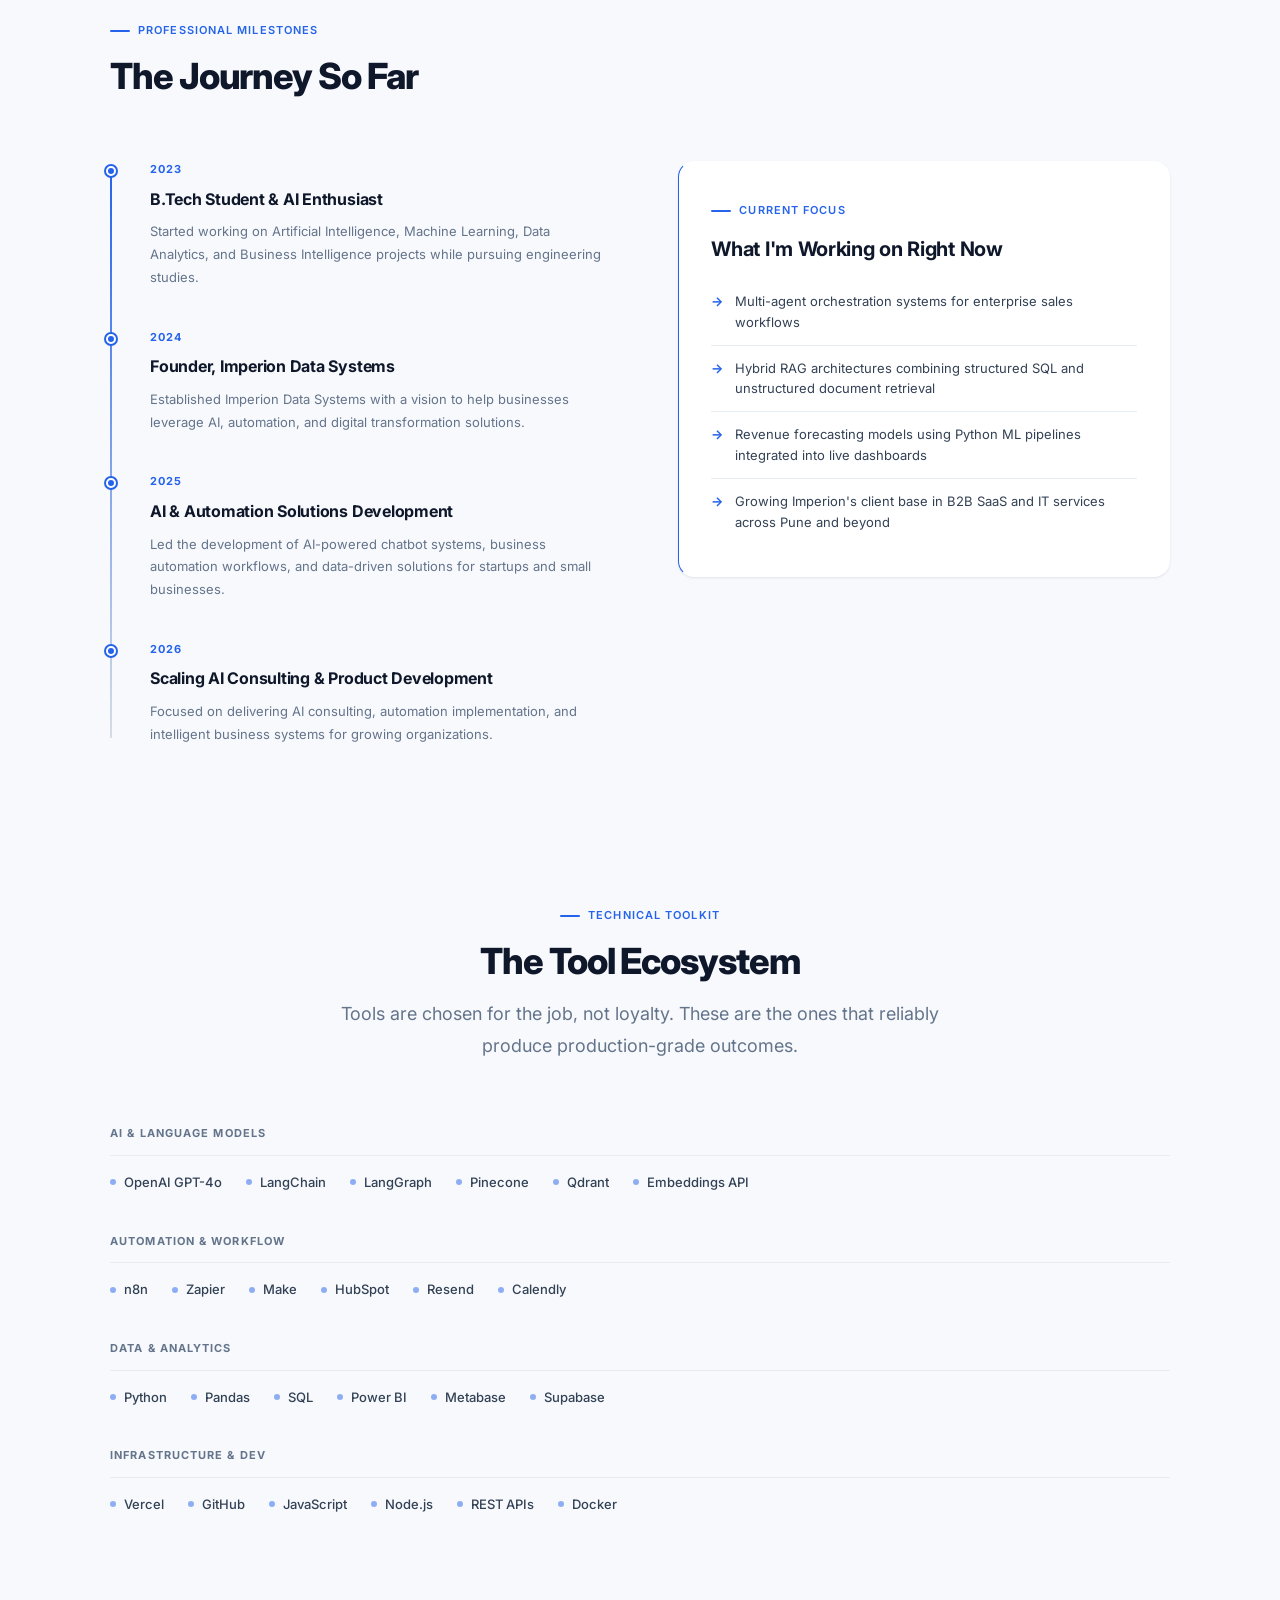
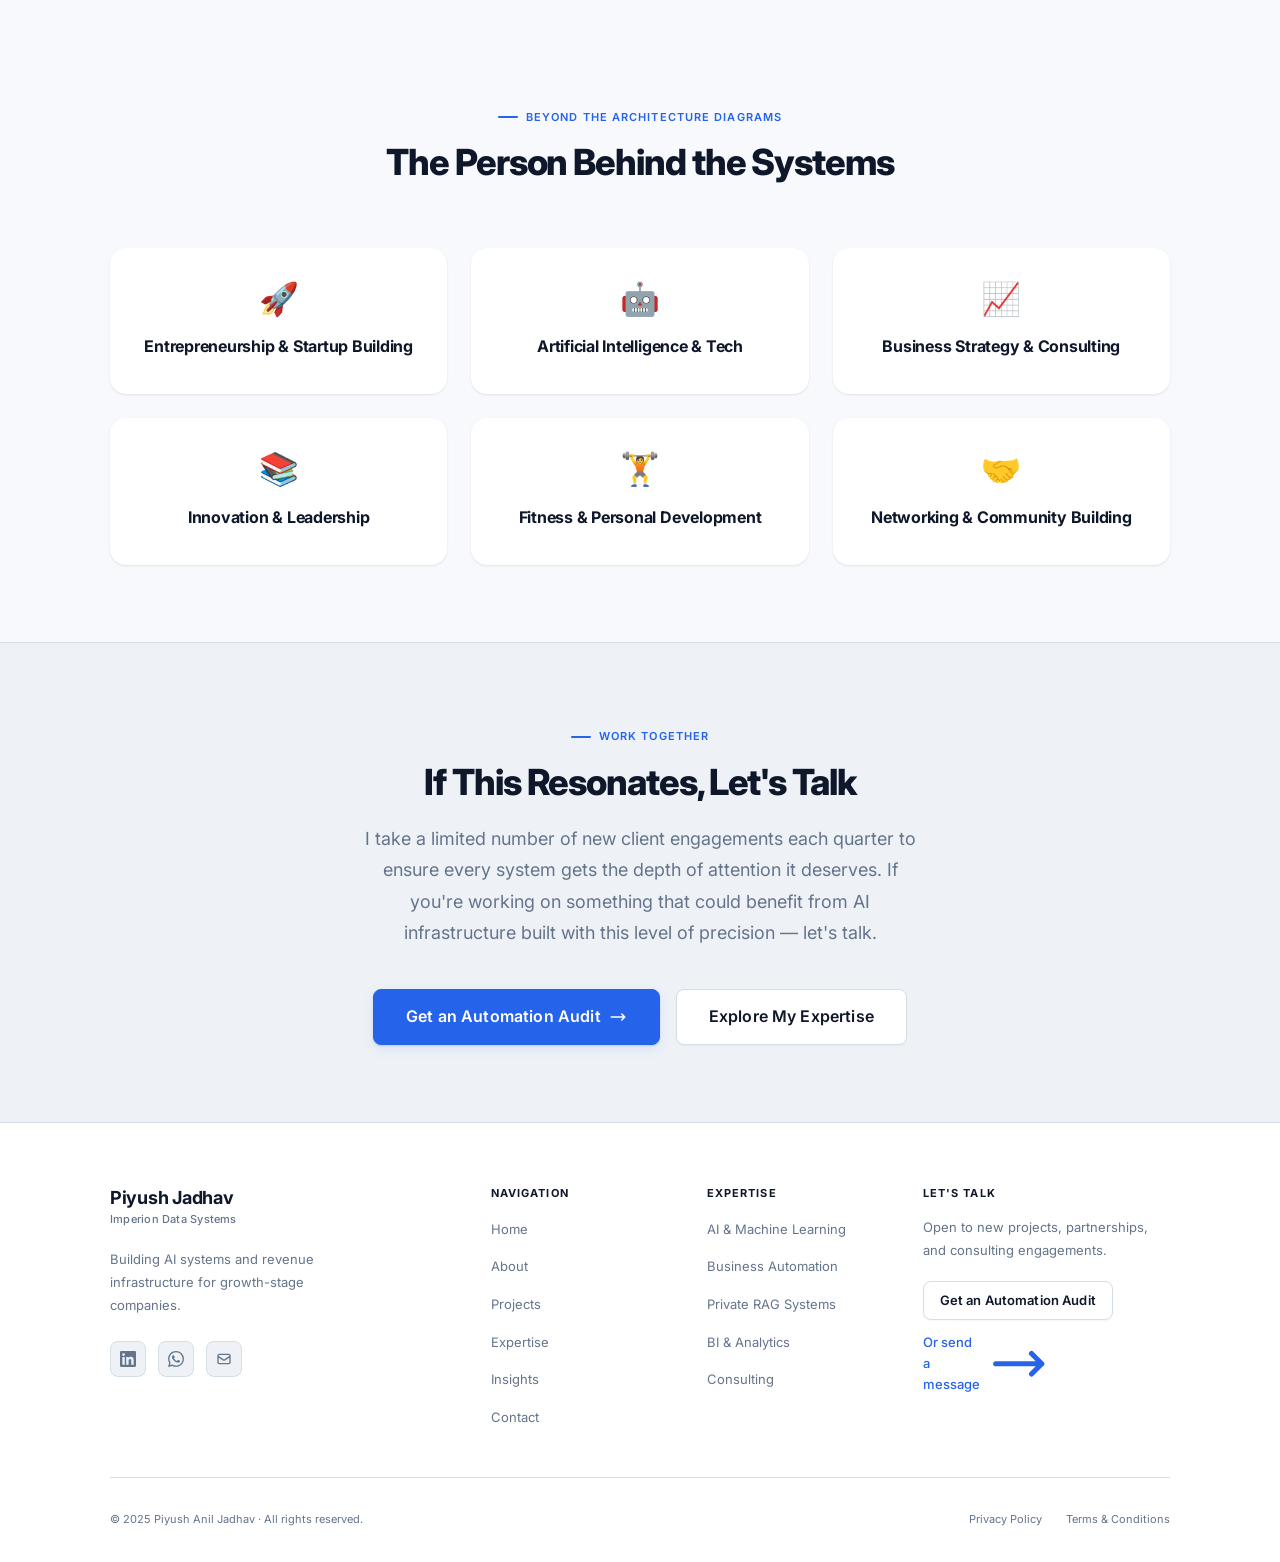
==== commit a3f20a5d: "Change to Founder's Story heading and add ImperionData links" ====
--- a/about.html
+++ b/about.html
@@ -145,7 +145,7 @@
               The Mind Behind<br>Imperion Data Systems.
             </h1>
             <p style="font-size: var(--text-lg); color: var(--clr-text-body); line-height: var(--leading-relaxed); max-width: 54ch; margin-top: var(--space-5);">
-              Piyush Anil Jadhav founded Imperion Data Systems to solve a problem most businesses face but few address: the gap between having data and actually using it to drive revenue. His work spans AI agents, analytics infrastructure, and automation systems that deliver measurable commercial outcomes.
+              Piyush Anil Jadhav founded <a href="https://imperiondata.com" target="_blank" rel="noopener noreferrer" style="color: inherit; text-decoration: underline; text-decoration-color: var(--clr-accent);">Imperion Data Systems</a> to solve a problem most businesses face but few address: the gap between having data and actually using it to drive revenue. His work spans AI agents, analytics infrastructure, and automation systems that deliver measurable commercial outcomes.
             </p>
             <div style="display: flex; gap: var(--space-3); flex-wrap: wrap; margin-top: var(--space-8);">
               <span class="tag tag-accent">AI &amp; Machine Learning</span>
@@ -204,7 +204,7 @@
               </li>
               <li style="display: flex; gap: var(--space-4); align-items: flex-start; padding-bottom: var(--space-4); border-bottom: 1px solid var(--clr-border-subtle);">
                 <span style="display: inline-flex; align-items: center; justify-content: center; width: 32px; height: 32px; min-width: 32px; border-radius: 50%; background: linear-gradient(135deg, var(--clr-accent), var(--clr-accent-mid)); color: #fff; font-size: var(--text-xs); font-weight: var(--weight-bold);">2</span>
-                <span style="font-size: var(--text-sm); color: var(--clr-text-body); line-height: 1.5;">Founded Imperion Data Systems to bridge the gap — building purpose-built AI infrastructure for companies that need results, not experiments.</span>
+                <span style="font-size: var(--text-sm); color: var(--clr-text-body); line-height: 1.5;">Founded <a href="https://imperiondata.com" target="_blank" rel="noopener noreferrer" style="color: inherit; text-decoration: underline; text-decoration-color: var(--clr-accent);">Imperion Data Systems</a> to bridge the gap — building purpose-built AI infrastructure for companies that need results, not experiments.</span>
               </li>
               <li style="display: flex; gap: var(--space-4); align-items: flex-start;">
                 <span style="display: inline-flex; align-items: center; justify-content: center; width: 32px; height: 32px; min-width: 32px; border-radius: 50%; background: linear-gradient(135deg, var(--clr-accent), var(--clr-accent-mid)); color: #fff; font-size: var(--text-xs); font-weight: var(--weight-bold);">3</span>
@@ -235,14 +235,14 @@
               <div class="credential-year">Computer Science &amp; Engineering</div>
             </div>
           </div>
-          <div class="credential-card reveal reveal-delay-2">
+          <a href="https://imperiondata.com" target="_blank" rel="noopener noreferrer" class="credential-card reveal reveal-delay-2" style="text-decoration: none; color: inherit; transition: box-shadow 0.2s, transform 0.2s; display: flex; flex-direction: column;">
             <div class="credential-icon">🏢</div>
             <div>
-              <div class="credential-name">Imperion Data Systems Pvt. Ltd.</div>
+              <div class="credential-name" style="text-decoration: underline; text-decoration-color: var(--clr-accent);">Imperion Data Systems Pvt. Ltd. <span style="color: var(--clr-accent); font-size: 0.85em; text-decoration: none; display: inline-block; transform: translate(2px, -2px);">↗</span></div>
               <div class="credential-issuer">Founded January 2026 &middot; Pune, Maharashtra, India</div>
               <div class="credential-year">AI, Data &amp; Revenue Infrastructure</div>
             </div>
-          </div>
+          </a>
         </div>
       </div>
     </section>
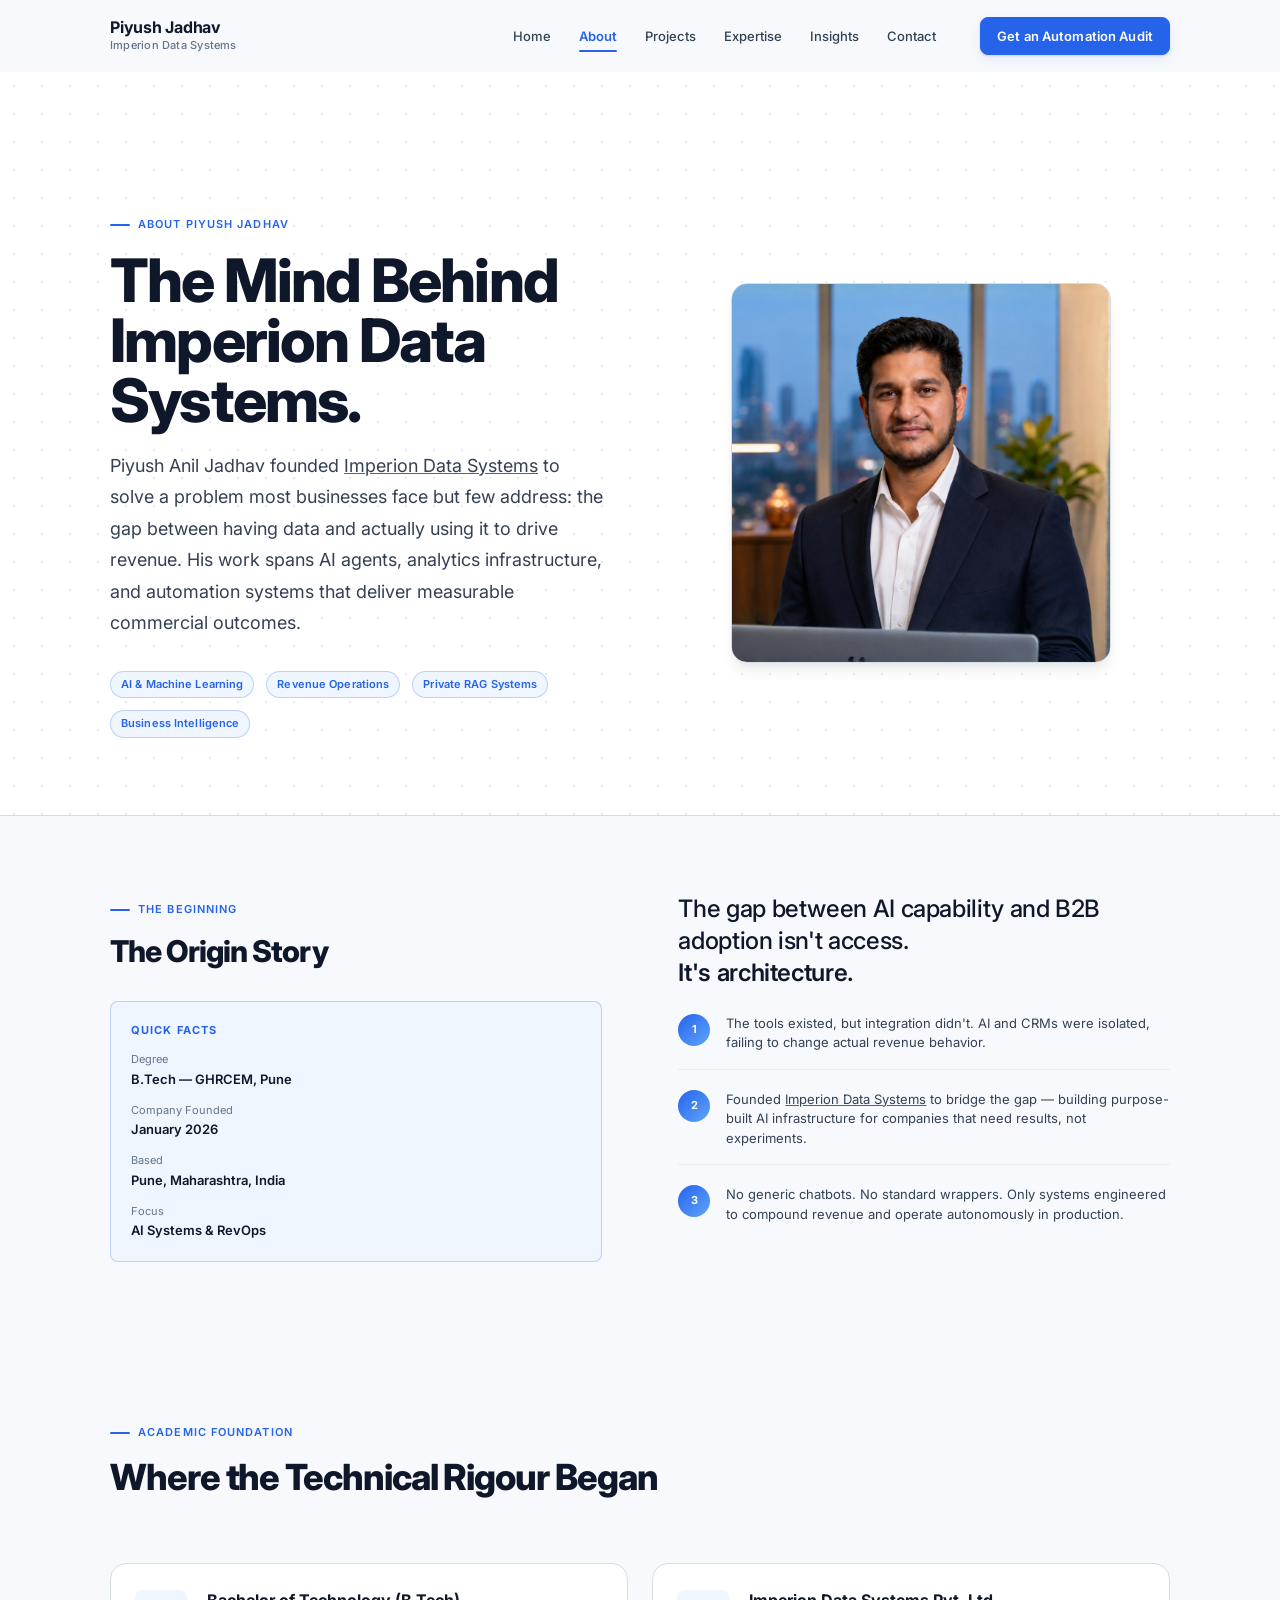
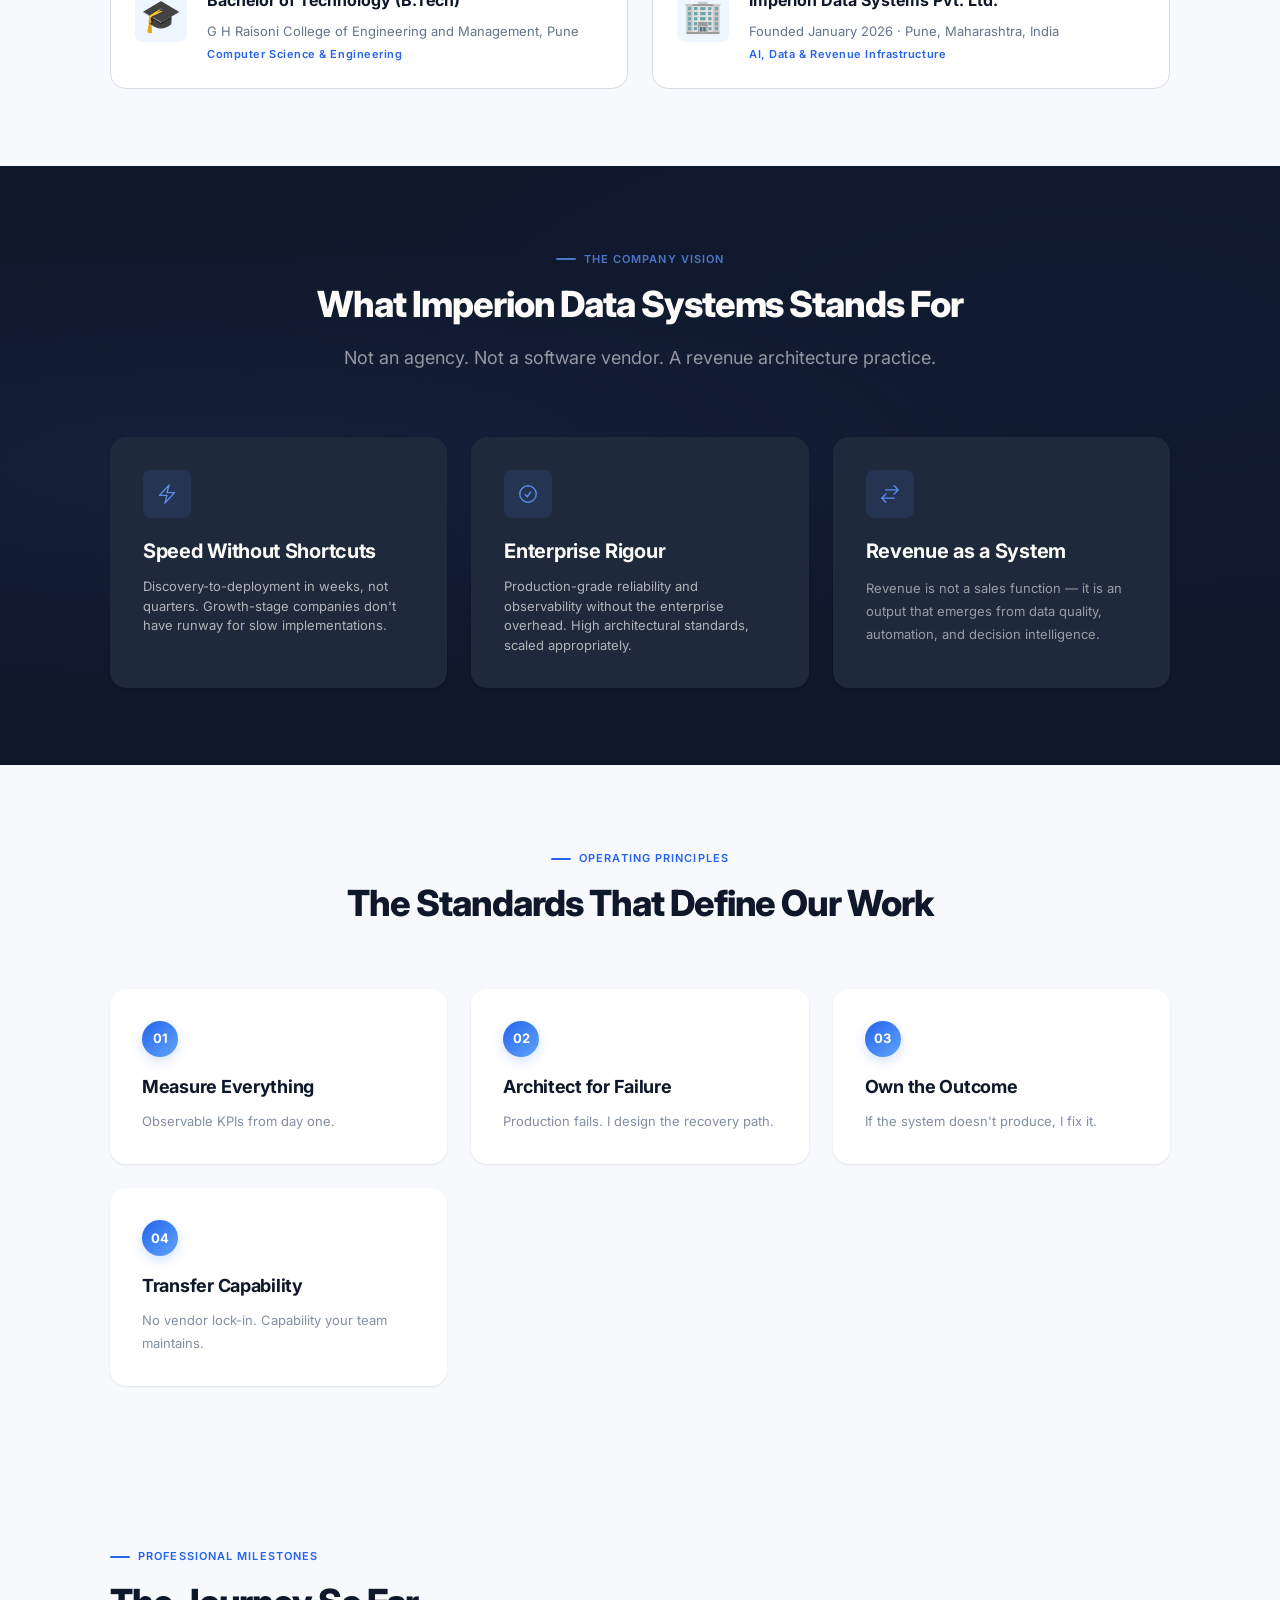
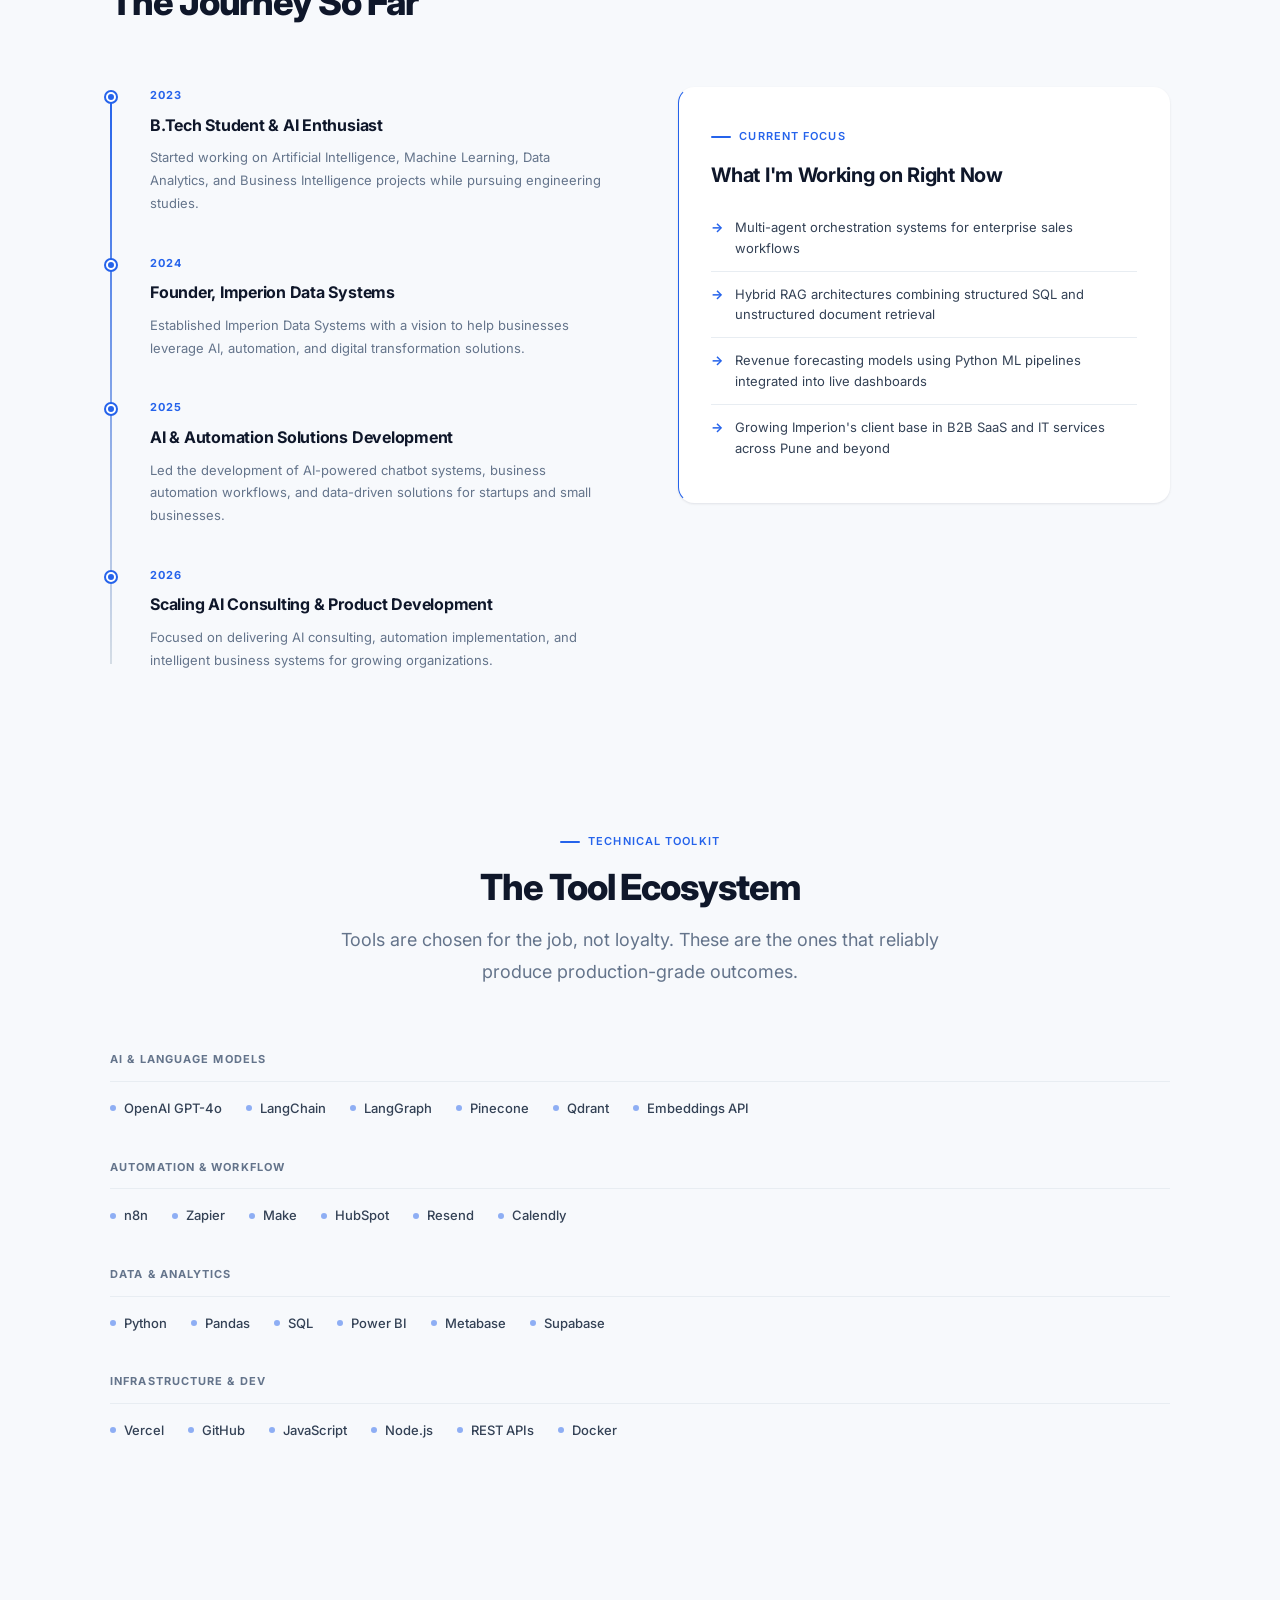
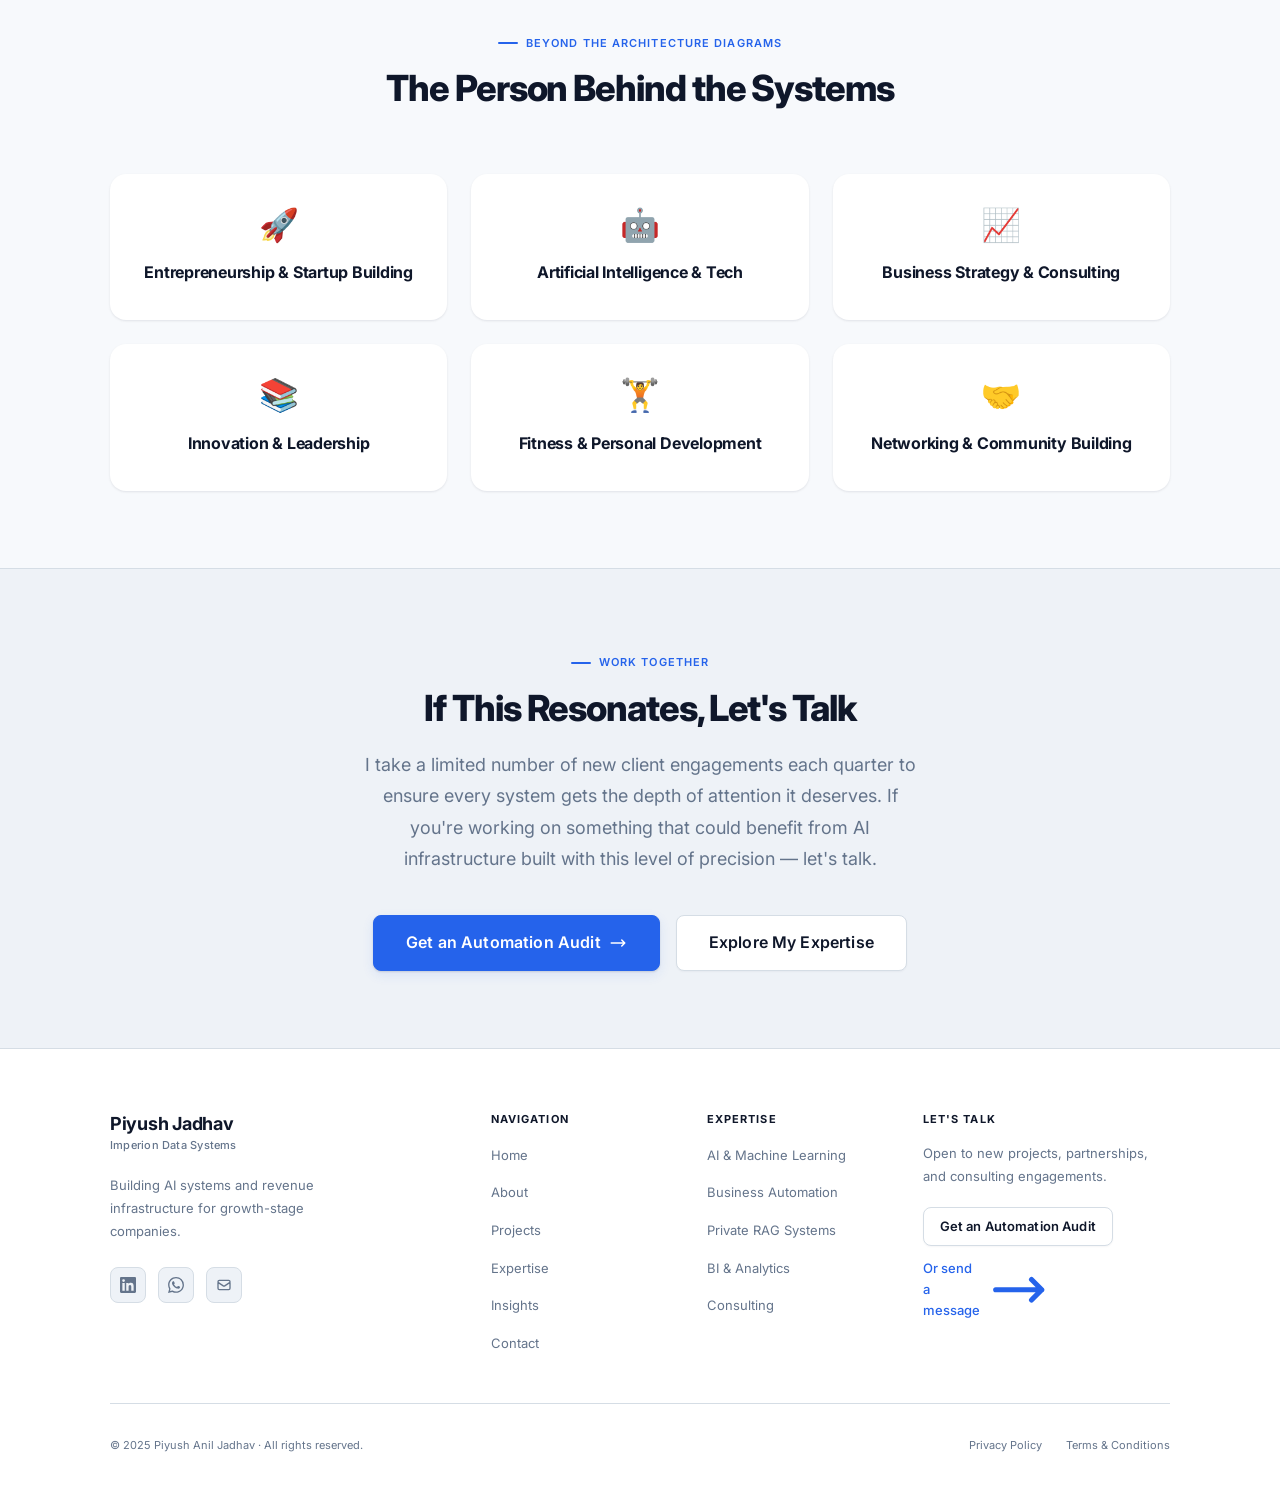
==== commit 09afc5a0: "Revert card link structures to maintain UI consistency" ====
--- a/about.html
+++ b/about.html
@@ -235,14 +235,14 @@
               <div class="credential-year">Computer Science &amp; Engineering</div>
             </div>
           </div>
-          <a href="https://imperiondata.com" target="_blank" rel="noopener noreferrer" class="credential-card reveal reveal-delay-2" style="text-decoration: none; color: inherit; transition: box-shadow 0.2s, transform 0.2s; display: flex; flex-direction: column;">
+          <div class="credential-card reveal reveal-delay-2">
             <div class="credential-icon">🏢</div>
             <div>
-              <div class="credential-name" style="text-decoration: underline; text-decoration-color: var(--clr-accent);">Imperion Data Systems Pvt. Ltd. <span style="color: var(--clr-accent); font-size: 0.85em; text-decoration: none; display: inline-block; transform: translate(2px, -2px);">↗</span></div>
+              <div class="credential-name"><a href="https://imperiondata.com" target="_blank" rel="noopener noreferrer" style="color: inherit; text-decoration: none;">Imperion Data Systems Pvt. Ltd.</a></div>
               <div class="credential-issuer">Founded January 2026 &middot; Pune, Maharashtra, India</div>
               <div class="credential-year">AI, Data &amp; Revenue Infrastructure</div>
             </div>
-          </a>
+          </div>
         </div>
       </div>
     </section>
